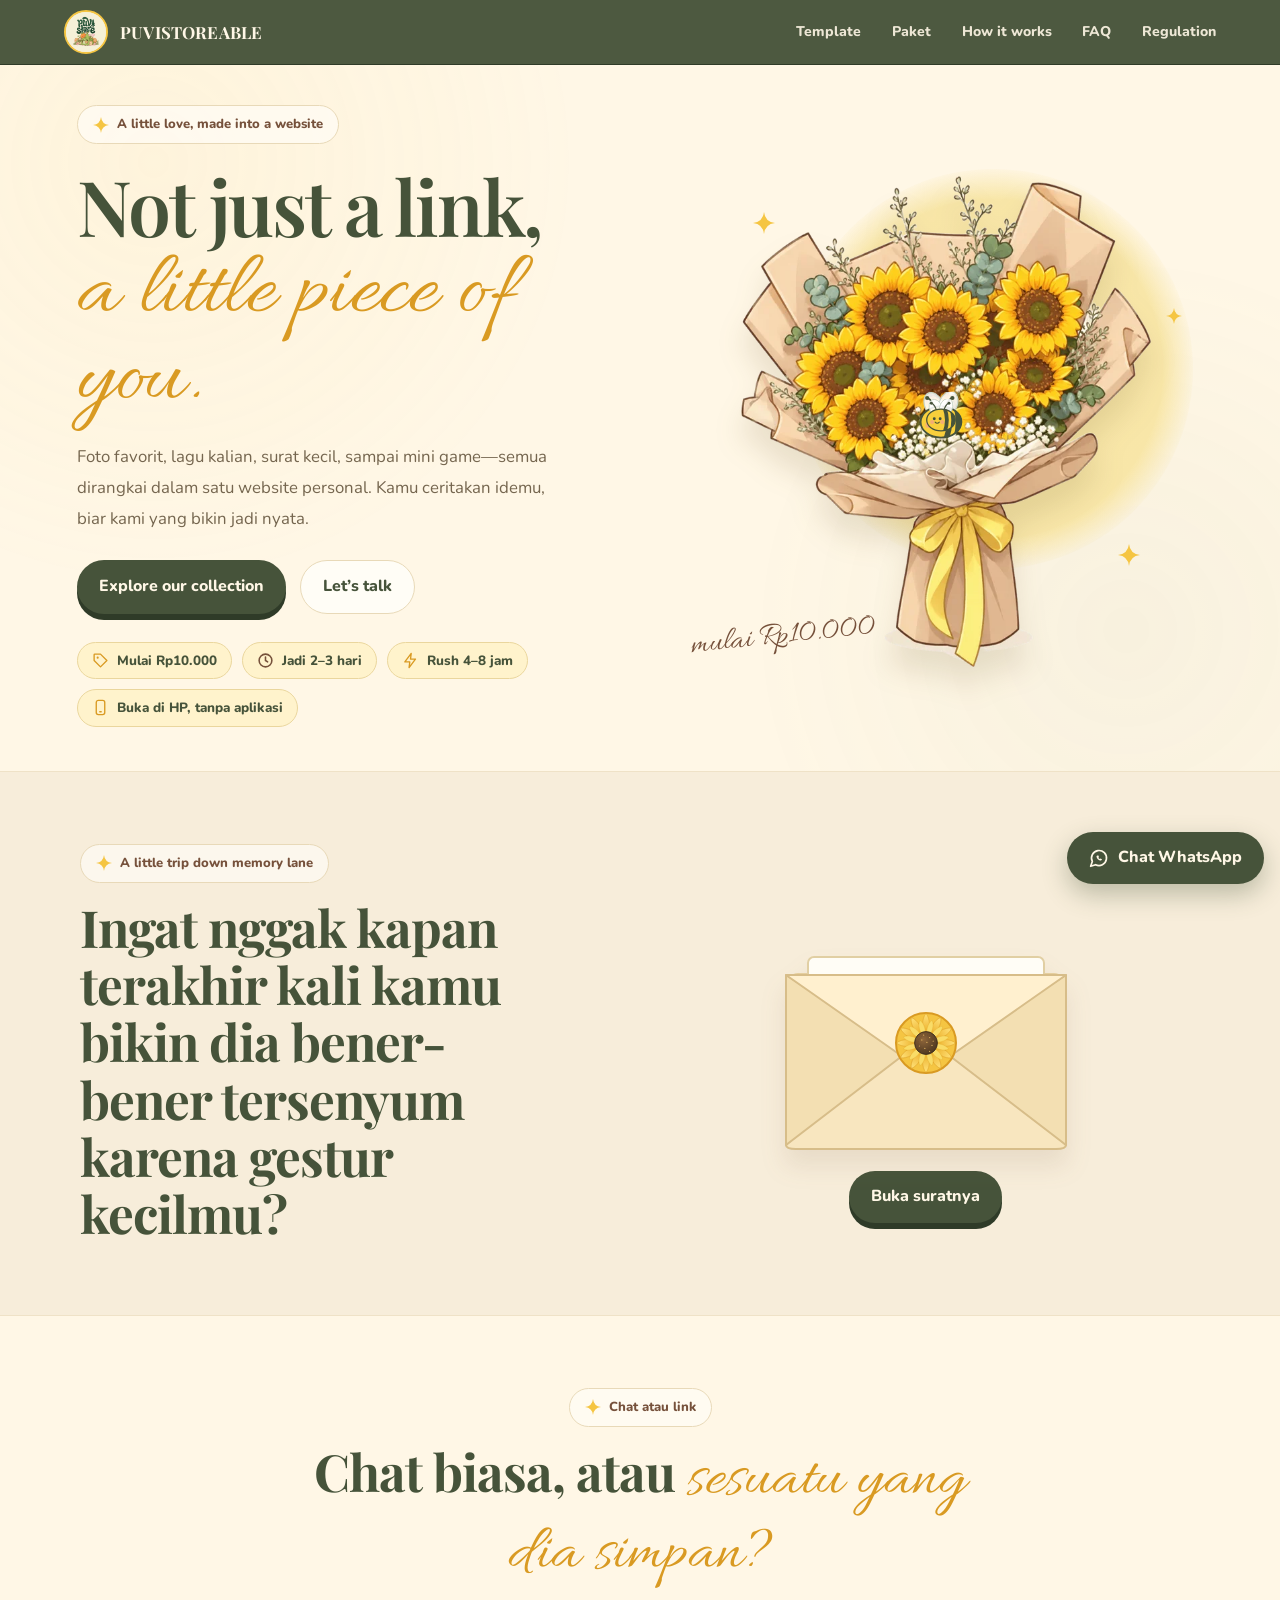
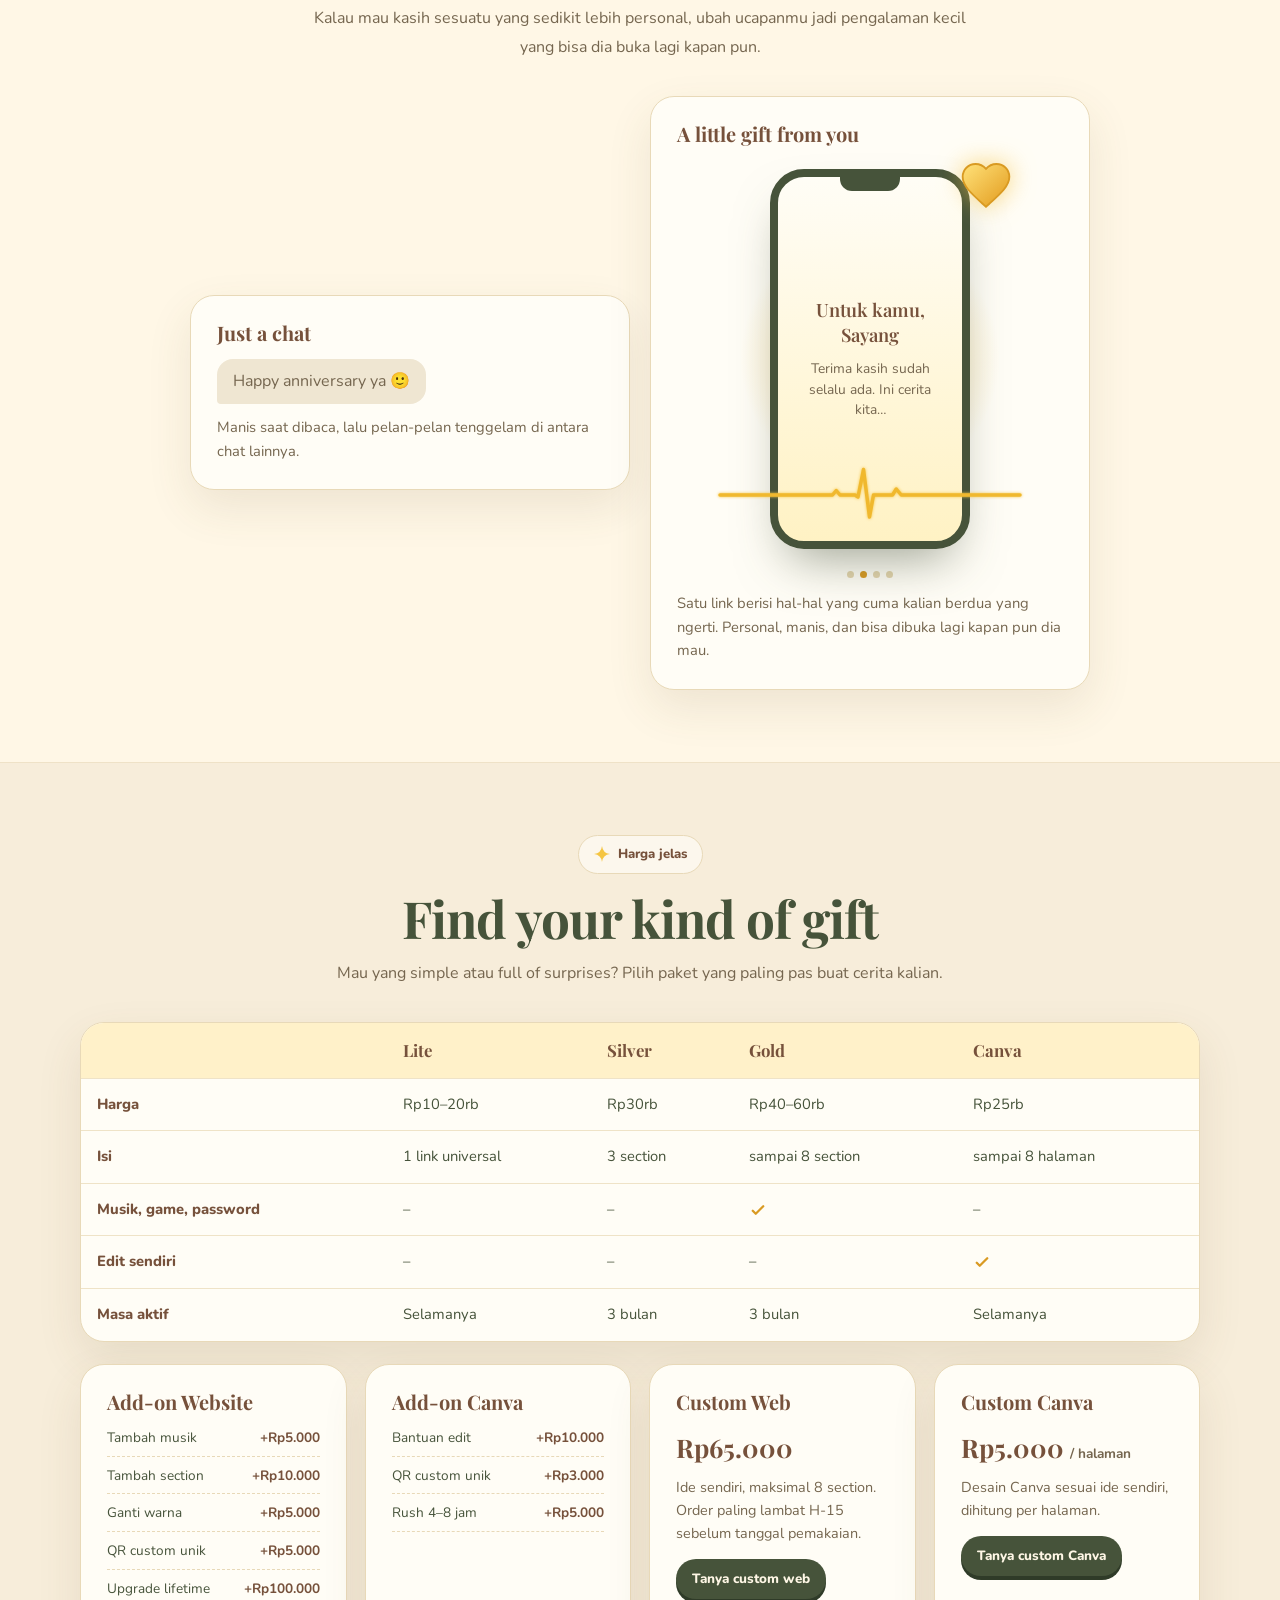
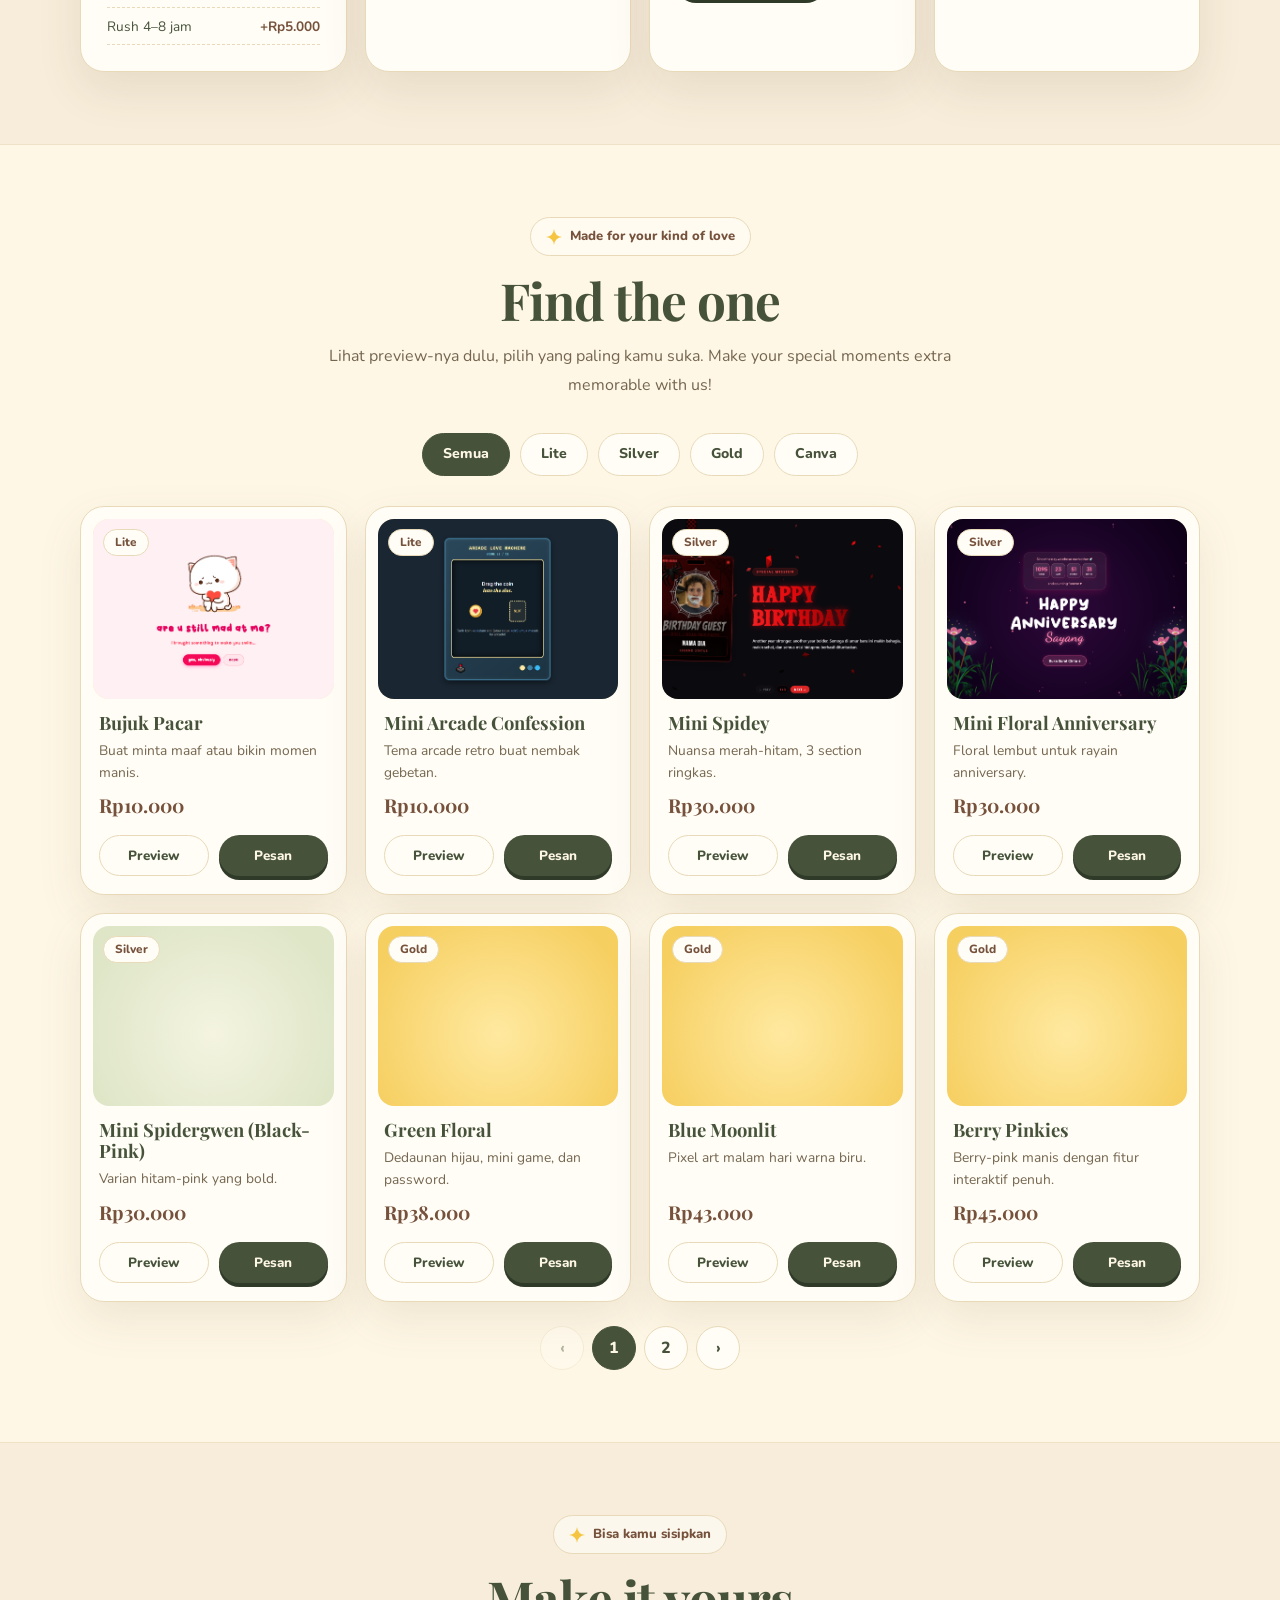
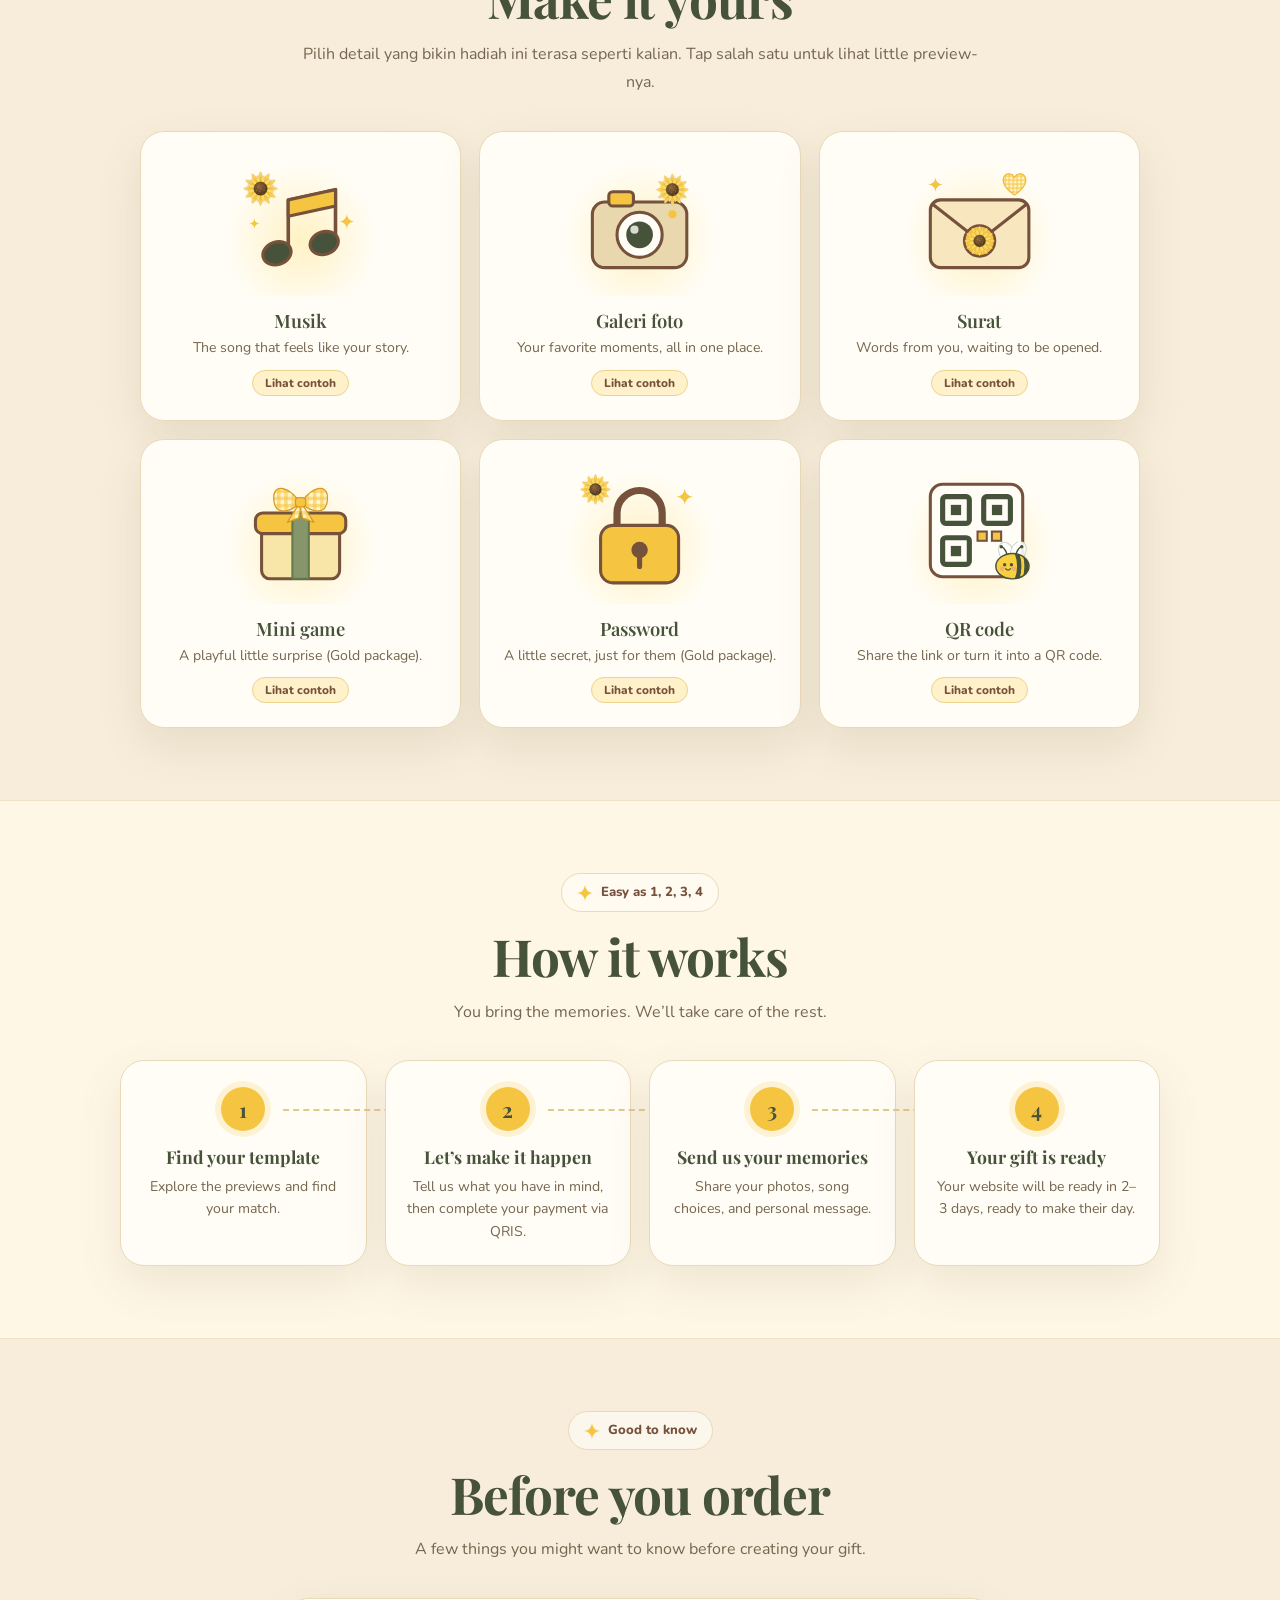
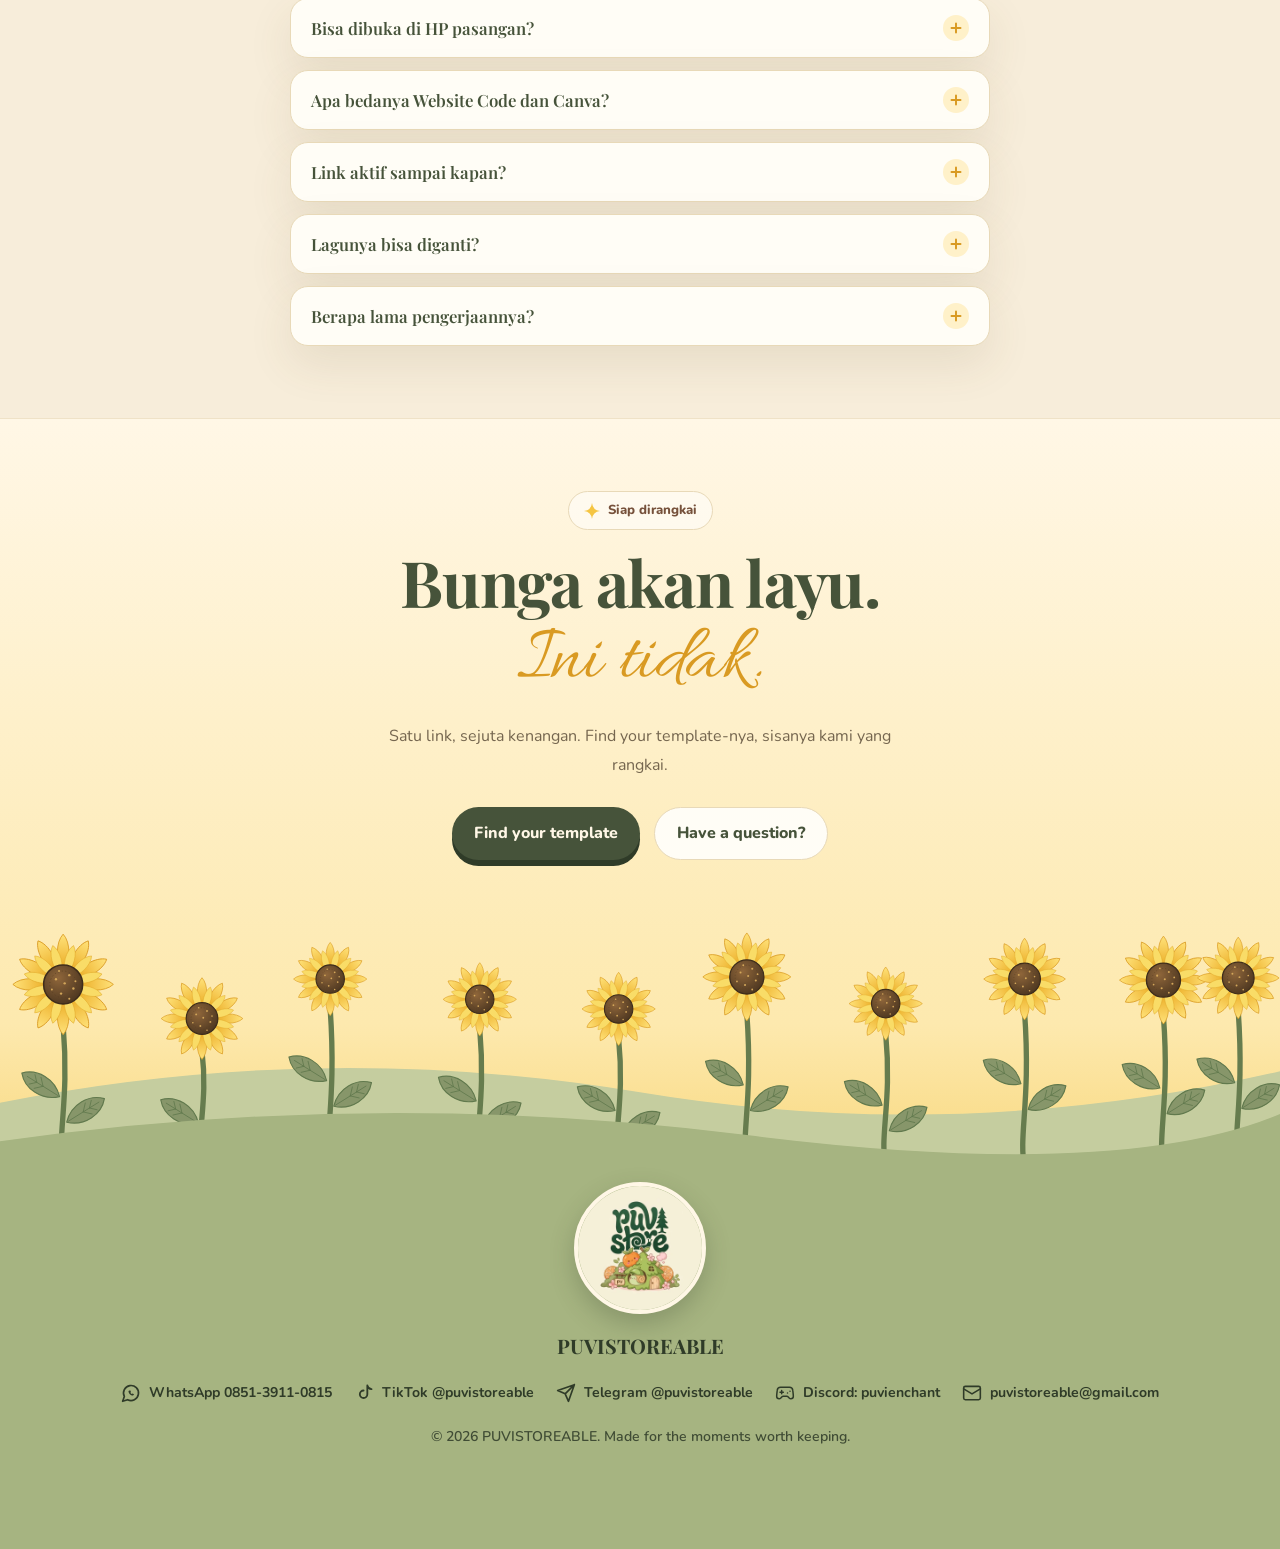
==== main_website/index.html @ 8fa6a941 "new bgt" ====
<!DOCTYPE html>
<html lang="id">

<head>
  <meta charset="UTF-8">
  <meta name="viewport" content="width=device-width,initial-scale=1">
  <title>PUVISTOREABLE – Website Romantis & Kado Digital</title>
  <meta name="description"
    content="Website romantis interaktif dan template Canva untuk anniversary, ulang tahun, dan momen spesial. Mulai Rp10.000.">
  <meta property="og:title" content="PUVISTOREABLE – Website Romantis & Kado Digital">
  <meta property="og:description"
    content="Satu link berisi foto, lagu, surat, dan mini game untuk pasanganmu. Mulai Rp10.000.">
  <meta name="theme-color" content="#46533a">
  <link rel="icon" type="image/webp"
    href="[data-uri]">
  <link rel="preconnect" href="https://fonts.googleapis.com">
  <link rel="preconnect" href="https://fonts.gstatic.com" crossorigin>
  <link
    href="https://fonts.googleapis.com/css2?family=Allura&family=Nunito:wght@400;600;700;800&family=Playfair+Display:wght@500;600;700&display=swap"
    rel="stylesheet">
  <script>document.documentElement.className = 'js'</script>
  <style>
    :root {
      --cream: #fff7e6;
      --paper: #fffdf6;
      --yellow: #f5c542;
      --honey: #d99a22;
      --sage: #87966a;
      --olive: #46533a;
      --brown: #76513b;
      --line: #e8d9b8;
      --soft: #75664f;
      --shadow: 0 18px 45px #66502a1c;
      --r: 24px
    }

    * {
      box-sizing: border-box
    }

    html {
      scroll-behavior: smooth;
      scroll-padding-top: 76px;
      overflow-x: clip
    }

    body {
      margin: 0;
      background: var(--cream);
      color: var(--olive);
      font-family: Nunito, system-ui, sans-serif;
      line-height: 1.6;
      overflow-x: clip;
      -webkit-tap-highlight-color: transparent
    }

    button,
    a {
      font: inherit;
      color: inherit
    }

    button {
      cursor: pointer
    }

    a {
      text-decoration: none
    }

    svg {
      display: block
    }

    button svg {
      pointer-events: none
    }

    h1,
    h2,
    h3,
    h4,
    p {
      margin-top: 0
    }

    h1,
    h2,
    h3,
    h4 {
      font-family: "Playfair Display", Georgia, serif;
      line-height: 1.12
    }

    ::selection {
      background: #f5d978
    }

    :focus-visible {
      outline: 3px solid var(--honey);
      outline-offset: 3px;
      border-radius: 10px
    }

    .ico {
      width: 1.15em;
      height: 1.15em;
      flex: none
    }

    .hand {
      font-family: Allura, cursive;
      font-weight: 400
    }

    body:before {
      content: "";
      position: fixed;
      inset: 0;
      pointer-events: none;
      z-index: 0;
      opacity: .35;
      background: radial-gradient(circle at 12% 18%, #f5d97844 0, transparent 32%), radial-gradient(circle at 88% 70%, #87966a2a 0, transparent 30%)
    }

    main,
    .site-nav,
    footer {
      position: relative;
      z-index: 1
    }

    /* NAV */
    .site-nav {
      position: sticky;
      top: 0;
      z-index: 30;
      display: flex;
      align-items: center;
      justify-content: space-between;
      padding: 10px clamp(18px, 5vw, 72px);
      background: #46533af5;
      backdrop-filter: blur(12px);
      border-bottom: 1px solid #2f3b28;
      color: var(--cream)
    }

    .brand {
      display: flex;
      align-items: center;
      gap: 12px;
      font-family: "Playfair Display", serif;
      font-weight: 700;
      font-size: 1.05rem;
      letter-spacing: .01em;
      color: var(--cream)
    }

    .brand img {
      width: 44px;
      height: 44px;
      border-radius: 50%;
      object-fit: cover;
      object-position: 50% 78%;
      border: 2px solid var(--yellow);
      background: #f5efd7
    }

    .nav-links {
      display: flex;
      align-items: center;
      gap: clamp(14px, 2.4vw, 32px);
      font-size: .88rem;
      font-weight: 800
    }

    .nav-links a,
    .nav-links button {
      opacity: .9;
      position: relative;
      padding: 6px 0;
      transition: .2s;
      background: none;
      border: 0;
      color: var(--cream)
    }

    .nav-links a:after {
      content: "";
      position: absolute;
      left: 0;
      right: 100%;
      bottom: 0;
      height: 2px;
      background: var(--yellow);
      transition: right .25s
    }

    .nav-links a:hover,
    .nav-links button:hover {
      opacity: 1;
      color: var(--yellow)
    }

    .nav-links a:hover:after {
      right: 0
    }

    .site-nav :focus-visible {
      outline-color: var(--yellow)
    }

    .menu-toggle {
      display: none;
      border: 1px solid #fff3;
      background: #ffffff14;
      color: var(--cream);
      border-radius: 12px;
      width: 44px;
      height: 44px;
      place-items: center
    }

    .menu-toggle svg {
      width: 22px;
      height: 22px
    }

    /* BUTTONS */
    .btn {
      display: inline-flex;
      align-items: center;
      justify-content: center;
      gap: 9px;
      border: 0;
      border-radius: 999px;
      padding: 13px 22px;
      font-weight: 800;
      transition: transform .2s, box-shadow .2s, background .2s;
      min-height: 46px;
      cursor: pointer
    }

    .btn:hover {
      transform: translateY(-2px)
    }

    .btn:active {
      transform: translateY(2px)
    }

    .btn-primary {
      background: var(--olive);
      color: var(--cream);
      box-shadow: 0 6px 0 #2f3b28
    }

    .btn-primary:hover {
      background: #3a4830;
      box-shadow: 0 8px 0 #2f3b28
    }

    .btn-primary:active {
      box-shadow: 0 2px 0 #2f3b28
    }

    .btn-secondary {
      background: var(--paper);
      border: 1px solid var(--line);
      color: var(--olive)
    }

    .btn-secondary:hover {
      background: #fff1c9;
      border-color: var(--yellow)
    }

    .btn.sm {
      padding: 9px 16px;
      font-size: .84rem;
      min-height: 40px
    }

    .btn-primary.sm {
      box-shadow: 0 4px 0 #2f3b28
    }

    .btn-primary.sm:hover {
      box-shadow: 0 6px 0 #2f3b28
    }

    .btn-primary.sm:active {
      box-shadow: 0 1px 0 #2f3b28
    }

    /* HERO */
    .hero {
      min-height: calc(84vh - 64px);
      display: grid;
      grid-template-columns: 1.05fr .95fr;
      align-items: center;
      gap: 24px;
      max-width: 1280px;
      margin: auto;
      padding: 40px clamp(22px, 6vw, 90px) 44px;
      position: relative
    }

    .petal-layer {
      position: absolute;
      inset: 0;
      pointer-events: none;
      overflow: hidden
    }

    .petal {
      position: absolute;
      top: -30px;
      width: 14px;
      height: 24px;
      opacity: 0;
      animation: fall linear infinite
    }

    @keyframes fall {
      0% {
        transform: translate(0, 0) rotate(0);
        opacity: 0
      }

      10% {
        opacity: .75
      }

      90% {
        opacity: .6
      }

      100% {
        transform: translate(var(--dx), var(--dy)) rotate(var(--rot));
        opacity: 0
      }
    }

    .eyebrow {
      display: inline-flex;
      align-items: center;
      gap: 8px;
      border: 1px solid var(--line);
      border-radius: 999px;
      padding: 8px 15px;
      background: #fffdf6b0;
      color: var(--brown);
      font-size: .82rem;
      font-weight: 800
    }

    .eyebrow svg {
      width: 16px;
      height: 16px
    }

    h1 {
      font-size: clamp(2.6rem, 6vw, 5rem);
      line-height: 1.04;
      letter-spacing: -.03em;
      margin: 22px 0 16px;
      font-weight: 600
    }

    h1 .hand {
      display: block;
      color: var(--honey);
      letter-spacing: 0;
      font-size: 1.2em;
      line-height: .95;
      margin-top: 4px
    }

    .hero-copy>p {
      max-width: 470px;
      line-height: 1.85;
      color: var(--soft);
      font-size: 1.05rem
    }

    .actions {
      display: flex;
      gap: 14px;
      flex-wrap: wrap;
      margin-top: 26px
    }

    .facts {
      display: flex;
      gap: 10px;
      flex-wrap: wrap;
      margin: 28px 0 0;
      padding: 0;
      list-style: none
    }

    .facts li {
      display: inline-flex;
      align-items: center;
      gap: 8px;
      background: #fff3cc;
      border: 1px solid #ead69d;
      border-radius: 999px;
      padding: 7px 14px;
      font-size: .84rem;
      font-weight: 800
    }

    .facts svg {
      width: 17px;
      height: 17px;
      color: var(--honey)
    }

    .hero-art {
      position: relative;
      display: grid;
      place-items: center;
      min-height: 500px
    }

    .sun-disc {
      position: absolute;
      width: min(34vw, 400px);
      aspect-ratio: 1;
      border-radius: 50%;
      background: radial-gradient(circle, #fbe9a8 0, #f8e6a8 60%, #f8e6a800 72%);
      top: 4%;
      right: 2%
    }

    .bouquet {
      position: relative;
      z-index: 2;
      width: min(100%, 430px);
      height: auto;
      animation: floaty 6s ease-in-out infinite;
      filter: drop-shadow(0 22px 14px #6c562324)
    }

    .hero-note {
      position: absolute;
      z-index: 3;
      left: 2%;
      bottom: 6%;
      font-size: 2rem;
      color: var(--brown);
      transform: rotate(-6deg);
      line-height: 1
    }

    .spark {
      position: absolute;
      z-index: 3;
      width: 22px;
      height: 22px;
      animation: twinkle 3s ease-in-out infinite
    }

    .spark.s1 {
      top: 12%;
      left: 14%
    }

    .spark.s2 {
      top: 30%;
      right: 4%;
      width: 16px;
      height: 16px;
      animation-delay: -1s
    }

    .spark.s3 {
      bottom: 22%;
      right: 12%;
      animation-delay: -2s
    }

    @keyframes twinkle {

      0%,
      100% {
        transform: scale(.7) rotate(0);
        opacity: .6
      }

      50% {
        transform: scale(1.15) rotate(20deg);
        opacity: 1
      }
    }

    .fly-bee {
      position: absolute;
      z-index: 4;
      width: 60px;
      animation: fly 11s ease-in-out infinite
    }

    .fly-bee.b2 {
      width: 42px;
      animation-duration: 15s;
      animation-delay: -6s
    }

    .fly-bee svg {
      animation: bob .35s ease-in-out infinite alternate
    }

    @keyframes fly {
      0% {
        left: 2%;
        top: 18%;
        transform: rotate(-6deg)
      }

      25% {
        left: 34%;
        top: 4%;
        transform: rotate(6deg)
      }

      50% {
        left: 70%;
        top: 20%;
        transform: rotate(-4deg)
      }

      75% {
        left: 44%;
        top: 46%;
        transform: rotate(8deg)
      }

      100% {
        left: 2%;
        top: 18%;
        transform: rotate(-6deg)
      }
    }

    @keyframes bob {
      from {
        translate: 0 -2px
      }

      to {
        translate: 0 3px
      }
    }

    @keyframes floaty {

      0%,
      100% {
        transform: translateY(0) rotate(-.6deg)
      }

      50% {
        transform: translateY(-9px) rotate(.8deg)
      }
    }

    /* SECTIONS */
    section {
      padding: 72px clamp(20px, 6vw, 90px);
      position: relative
    }

    .inner {
      max-width: 1120px;
      margin: auto
    }

    .heading {
      text-align: center;
      max-width: 680px;
      margin: 0 auto 34px
    }

    h2 {
      font-size: clamp(2rem, 4vw, 3.3rem);
      margin: 0 0 12px;
      letter-spacing: -.02em
    }

    h2 .hand {
      color: var(--honey);
      font-size: 1.25em;
      letter-spacing: 0
    }

    .heading p {
      color: var(--soft);
      line-height: 1.8;
      margin: 0
    }

    .alt {
      background: #f7edda;
      border-block: 1px solid #efe2c7
    }

    .js .rv .rvi {
      opacity: 0;
      transform: translate(var(--x, 0), var(--y, 46px)) scale(.95);
      transition: opacity .6s cubic-bezier(.22, 1, .36, 1), transform .95s cubic-bezier(.22, 1, .36, 1);
      transition-delay: calc(var(--i, 0)*85ms)
    }

    .js .rv.in .rvi {
      opacity: 1;
      transform: none
    }

    .rv.in .fg .art {
      animation: artPop .95s cubic-bezier(.34, 1.56, .64, 1) backwards;
      animation-delay: calc(var(--i, 0)*90ms + 380ms)
    }

    @keyframes artPop {
      0% {
        opacity: 0;
        scale: .2
      }

      55% {
        opacity: 1;
        scale: 1.16
      }

      76% {
        scale: .92
      }

      100% {
        scale: 1
      }
    }

    @keyframes cardIn {
      from {
        opacity: 0;
        transform: translateY(34px) scale(.9)
      }

      to {
        opacity: 1;
        transform: none
      }
    }

    @keyframes heroIn {
      from {
        opacity: 0;
        transform: translateY(34px)
      }

      to {
        opacity: 1;
        transform: none
      }
    }

    .js .hero-copy>* {
      animation: heroIn .9s cubic-bezier(.22, 1, .36, 1) backwards;
      animation-delay: calc(var(--h, 0)*110ms)
    }

    .js .hero-art {
      animation: heroIn 1s cubic-bezier(.22, 1, .36, 1) .25s backwards
    }

    /* STORY */
    .story {
      display: grid;
      grid-template-columns: 1fr 1.1fr;
      gap: clamp(32px, 6vw, 72px);
      align-items: center
    }

    .story h2 {
      max-width: 15ch
    }

    .paper {
      position: relative;
      max-width: 560px;
      background: #fffdf6;
      border: 1px solid var(--line);
      border-radius: 10px;
      padding: clamp(26px, 5vw, 44px);
      box-shadow: var(--shadow);
      background-image: repeating-linear-gradient(transparent 0 33px, #efe3c740 33px 34px);
      transform: rotate(-.8deg)
    }

    .paper:before {
      content: "";
      position: absolute;
      inset: 9px;
      border: 1px dashed #e6d2a9;
      pointer-events: none
    }

    .paper p {
      position: relative;
      line-height: 2.1;
      color: #6b5b43;
      margin: 0 0 14px
    }

    .paper p:last-of-type {
      margin-bottom: 0
    }

    /* VERSUS */
    .vs {
      display: grid;
      grid-template-columns: 1fr 1fr;
      gap: 20px;
      max-width: 900px;
      margin: auto
    }

    .box {
      background: var(--paper);
      border: 1px solid var(--line);
      border-radius: var(--r);
      padding: 26px;
      box-shadow: var(--shadow)
    }

    .box h3 {
      font-size: 1.25rem;
      margin-bottom: 14px;
      color: var(--brown)
    }

    .bub {
      display: inline-block;
      background: #efe6d2;
      border-radius: 16px 16px 16px 4px;
      padding: 10px 16px;
      color: var(--soft);
      margin-bottom: 12px
    }

    .box .note {
      color: var(--soft);
      font-size: .92rem;
      margin: 0
    }

    .mini {
      border-radius: 18px;
      padding: 20px;
      background: linear-gradient(160deg, #fff2c4, #fde9ae);
      border: 1px solid #ecd48c;
      text-align: center;
      margin-bottom: 12px
    }

    .mini svg {
      width: 54px;
      height: 54px;
      margin: 0 auto 6px
    }

    .mini b {
      font-family: "Playfair Display", serif;
      font-size: 1.15rem;
      display: block;
      color: var(--brown)
    }

    .mini span {
      font-size: .86rem;
      color: var(--soft)
    }

    /* PACKAGES */
    .tb {
      overflow-x: auto;
      max-width: 960px;
      margin: 0 auto;
      background: var(--paper);
      border: 1px solid var(--line);
      border-radius: var(--r);
      box-shadow: var(--shadow)
    }

    table {
      width: 100%;
      border-collapse: collapse;
      font-size: .92rem;
      min-width: 600px
    }

    th,
    td {
      padding: 14px 16px;
      border-bottom: 1px solid #efe3c7;
      text-align: left
    }

    tr:last-child td {
      border-bottom: 0
    }

    thead th {
      background: #fff1c9;
      font-family: "Playfair Display", serif;
      font-size: 1.05rem;
      color: var(--brown)
    }

    tbody td:first-child {
      font-weight: 800;
      color: var(--brown)
    }

    td svg {
      width: 18px;
      height: 18px;
      color: var(--honey)
    }

    .ab3 {
      display: grid;
      grid-template-columns: repeat(2, 1fr);
      gap: 18px;
      max-width: 960px;
      margin: 22px auto 0
    }

    .ab ul {
      list-style: none;
      padding: 0;
      margin: 0;
      display: grid;
      gap: 8px;
      font-size: .9rem
    }

    .ab li {
      display: flex;
      justify-content: space-between;
      gap: 10px;
      border-bottom: 1px dashed var(--line);
      padding-bottom: 7px
    }

    .ab li b {
      color: var(--brown);
      white-space: nowrap
    }

    .price {
      font-family: "Playfair Display", serif;
      font-weight: 700;
      font-size: 1.3rem;
      color: var(--brown)
    }

    .ab p {
      color: var(--soft);
      font-size: .9rem;
      margin: 8px 0 0
    }

    .ab .price {
      font-size: 1.6rem;
      color: var(--brown);
      margin: 2px 0 0
    }

    .price small {
      font: 700 .85rem Nunito, sans-serif;
      color: var(--soft)
    }

    .ab .btn {
      margin-top: 14px
    }

    /* TEMPLATES */
    .chips {
      display: flex;
      gap: 10px;
      flex-wrap: wrap;
      justify-content: center;
      margin: 0 0 30px
    }

    .chip {
      padding: 9px 20px;
      border-radius: 999px;
      border: 1px solid var(--line);
      background: var(--paper);
      color: var(--olive);
      font-weight: 800;
      font-size: .88rem;
      transition: .2s
    }

    .chip:hover {
      border-color: var(--yellow);
      background: #fff1c9
    }

    .chip.on {
      background: var(--olive);
      border-color: var(--olive);
      color: var(--cream)
    }

    .grid {
      display: grid;
      grid-template-columns: repeat(auto-fill, minmax(230px, 1fr));
      gap: 18px
    }

    .card {
      background: var(--paper);
      border: 1px solid var(--line);
      border-radius: var(--r);
      padding: 12px 12px 18px;
      box-shadow: var(--shadow);
      display: flex;
      flex-direction: column;
      transition: transform .3s, border-color .3s
    }

    .card:hover {
      transform: translateY(-5px) rotate(-.5deg);
      border-color: var(--yellow)
    }

    .th {
      position: relative;
      aspect-ratio: 4/3;
      border-radius: 16px;
      display: grid;
      place-items: center;
      font-size: 3.2rem;
      overflow: hidden;
      background: radial-gradient(circle at 50% 60%, #fff2c4, #fde9ae 80%)
    }

    .th img {
      position: absolute;
      inset: 0;
      width: 100%;
      height: 100%;
      object-fit: cover
    }

    .th .petal-deco {
      position: absolute;
      right: -18px;
      bottom: -18px;
      width: 72px;
      height: 72px;
      opacity: .5
    }

    .th[data-k=silver] {
      background: radial-gradient(circle at 50% 60%, #f4f4e0, #dfe6c8 80%)
    }

    .th[data-k=gold] {
      background: radial-gradient(circle at 50% 60%, #ffe9a0, #f6cf61 85%)
    }

    .th[data-k=canva] {
      background: radial-gradient(circle at 50% 60%, #fbeedc, #efd8bb 85%)
    }

    .bd {
      position: absolute;
      top: 10px;
      left: 10px;
      z-index: 2;
      font-size: .74rem;
      font-weight: 800;
      background: var(--paper);
      border: 1px solid var(--line);
      padding: 3px 11px;
      border-radius: 999px;
      color: var(--brown)
    }

    .cb {
      padding: 14px 6px 0;
      display: flex;
      flex-direction: column;
      gap: 6px;
      flex: 1
    }

    .cb h3 {
      font-size: 1.15rem;
      margin: 0
    }

    .cb p {
      font-size: .86rem;
      color: var(--soft);
      margin: 0;
      flex: 1;
      line-height: 1.6
    }

    .pr {
      font-family: "Playfair Display", serif;
      font-weight: 700;
      color: var(--brown);
      font-size: 1.2rem
    }

    .row {
      display: flex;
      gap: 10px;
      margin-top: 8px;
      flex-wrap: wrap
    }

    .row .btn {
      flex: 1
    }

    /* FEATURES */
    .fg {
      display: grid;
      grid-template-columns: repeat(3, 1fr);
      gap: 18px;
      max-width: 1000px;
      margin: auto
    }

    .fg>div {
      background: var(--paper);
      border: 1px solid var(--line);
      border-radius: var(--r);
      padding: 0;
      text-align: center;
      box-shadow: var(--shadow)
    }

    .ic {
      width: 60px;
      height: 60px;
      margin: 0 auto 12px;
      border-radius: 50%;
      display: grid;
      place-items: center;
      background: radial-gradient(circle at 50% 60%, #fff2c4, #fde9ae);
      border: 1px solid #ecd48c;
      color: var(--brown)
    }

    .ic svg {
      width: 28px;
      height: 28px
    }

    .fg h3 {
      font-size: 1.15rem;
      margin-bottom: 4px
    }

    .fg span {
      font-size: .88rem;
      color: var(--soft);
      line-height: 1.6;
      display: block
    }

    /* TESTIMONIALS */
    .tr {
      display: flex;
      gap: 14px;
      overflow-x: auto;
      scroll-snap-type: x mandatory;
      padding: 6px 0 10px
    }

    .tr>* {
      flex: 0 0 220px;
      height: 330px;
      scroll-snap-align: start;
      border-radius: 18px;
      object-fit: cover
    }

    .tr .ph0 {
      border: 1px dashed var(--honey);
      display: grid;
      place-items: center;
      text-align: center;
      padding: 20px;
      font-size: .84rem;
      color: var(--soft);
      background: var(--paper)
    }

    /* STEPS */
    .st {
      display: grid;
      grid-template-columns: repeat(4, 1fr);
      gap: 18px;
      max-width: 1040px;
      margin: auto;
      counter-reset: s
    }

    .st>div {
      position: relative;
      counter-increment: s;
      background: var(--paper);
      border: 1px solid var(--line);
      border-radius: var(--r);
      padding: 26px 20px 22px;
      text-align: center;
      box-shadow: var(--shadow)
    }

    .st>div:before {
      content: counter(s);
      display: grid;
      place-items: center;
      width: 44px;
      height: 44px;
      margin: 0 auto 12px;
      border-radius: 50%;
      background: var(--yellow);
      color: var(--olive);
      font: 700 1.3rem "Playfair Display", serif;
      box-shadow: 0 0 0 6px #f5c54230
    }

    .st>div:not(:last-child):after {
      content: "";
      position: absolute;
      top: 48px;
      left: calc(50% + 40px);
      width: calc(100% - 44px + 18px);
      border-top: 2px dashed #e0c98e
    }

    .st strong {
      display: block;
      font-family: "Playfair Display", serif;
      font-size: 1.1rem;
      margin-bottom: 4px
    }

    .st span {
      font-size: .88rem;
      color: var(--soft);
      line-height: 1.6;
      display: block
    }

    /* FAQ */
    .faq {
      max-width: 700px;
      margin: auto;
      display: grid;
      gap: 12px
    }

    details {
      background: var(--paper);
      border: 1px solid var(--line);
      border-radius: 18px;
      box-shadow: var(--shadow);
      transition: border-color .2s
    }

    details[open] {
      border-color: var(--yellow)
    }

    summary {
      cursor: pointer;
      padding: 16px 20px;
      font: 600 1.05rem "Playfair Display", serif;
      list-style: none;
      display: flex;
      justify-content: space-between;
      align-items: center;
      gap: 12px
    }

    summary::-webkit-details-marker {
      display: none
    }

    summary:after {
      content: "";
      flex: none;
      width: 26px;
      height: 26px;
      border-radius: 50%;
      background: #fff1c9 url("data:image/svg+xml,%3Csvg xmlns='http://www.w3.org/2000/svg' viewBox='0 0 24 24'%3E%3Cpath d='M12 6v12M6 12h12' stroke='%23d99a22' stroke-width='2.6' stroke-linecap='round'/%3E%3C/svg%3E") center/18px no-repeat;
      transition: transform .25s
    }

    details[open] summary:after {
      transform: rotate(45deg)
    }

    details p {
      padding: 0 20px 18px;
      margin: 0;
      color: var(--soft);
      line-height: 1.75;
      font-size: .95rem
    }

    /* FINALE */
    .final {
      text-align: center;
      overflow: hidden;
      padding-bottom: 0;
      background: linear-gradient(#fff7e6, #fde9ae 80%, #f8d77c)
    }

    .final h2 {
      max-width: 760px;
      margin: 0 auto 14px;
      font-size: clamp(2.2rem, 5vw, 4rem)
    }

    .final h2 .hand {
      display: block;
      font-size: 1.25em
    }

    .final p.lead {
      max-width: 520px;
      margin: 0 auto;
      color: var(--soft);
      line-height: 1.85
    }

    .final .actions {
      justify-content: center
    }

    .field-svg {
      display: block;
      width: 100vw;
      max-width: none;
      margin: 40px 0 -2px 50%;
      transform: translateX(-50%);
      height: clamp(150px, 21.7vw, 420px)
    }

    /* FOOTER */
    footer {
      background: #a6b481;
      color: #2f3b28;
      text-align: center;
      padding: 10px 20px 100px;
      font-size: .88rem;
      font-weight: 700
    }

    .f-logo {
      width: 132px;
      height: 132px;
      border-radius: 50%;
      object-fit: cover;
      margin: -4px auto 8px;
      border: 4px solid var(--cream);
      box-shadow: 0 10px 24px #2f3b2840;
      background: #f5efd7
    }

    .fb {
      font-family: "Playfair Display", serif;
      font-size: 1.25rem;
      font-weight: 700;
      margin: 0 0 14px
    }

    .fl {
      display: flex;
      flex-wrap: wrap;
      gap: 10px 22px;
      justify-content: center;
      margin-bottom: 16px
    }

    .fl a,
    .fl span {
      display: inline-flex;
      align-items: center;
      gap: 8px;
      padding: 6px 0
    }

    .fl svg {
      width: 20px;
      height: 20px
    }

    .fl a:hover {
      text-decoration: underline;
      text-underline-offset: 4px
    }

    footer p.copy {
      margin: 0;
      opacity: .85;
      font-weight: 600
    }

    .wa svg {
      width: 20px;
      height: 20px
    }

    .wa {
      position: fixed;
      right: 16px;
      bottom: 16px;
      z-index: 40;
      box-shadow: 0 10px 26px #46533a55
    }

    /* MODALS */
    .md {
      position: fixed;
      inset: 0;
      z-index: 90;
      display: none;
      place-items: center;
      padding: 18px;
      background: #46533a88;
      backdrop-filter: blur(5px)
    }

    .md.on {
      display: grid;
      animation: fadeIn .25s
    }

    .pn {
      position: relative;
      width: min(560px, 100%);
      max-height: 88vh;
      overflow: auto;
      background: var(--paper);
      border: 1px solid var(--line);
      border-radius: 28px;
      padding: clamp(24px, 5vw, 38px);
      box-shadow: 0 30px 70px #3c2f1a40;
      animation: fadeUp .35s ease;
      font-size: .94rem
    }

    .pn h3 {
      font-size: 1.7rem;
      color: var(--brown);
      margin-bottom: 12px
    }

    .pn h4 {
      font-size: 1.05rem;
      margin: 18px 0 6px;
      color: var(--brown)
    }

    .pn p {
      line-height: 1.75;
      color: var(--soft);
      margin: 10px 0 0
    }

    .pn>.btn-secondary {
      width: 100%
    }

    .pn .btn-primary {
      margin-top: 16px;
      width: 100%
    }

    .mb {
      display: grid;
      grid-template-columns: repeat(auto-fit, minmax(130px, 1fr));
      gap: 10px;
      margin: 14px 0
    }

    .mb div {
      height: 110px;
      border-radius: 14px;
      display: grid;
      place-items: center;
      font-size: 2rem;
      overflow: hidden
    }

    .mb img {
      width: 100%;
      height: 100%;
      object-fit: cover
    }

    .bf {
      list-style: none;
      padding: 0;
      display: grid;
      gap: 7px;
      margin: 8px 0
    }

    .bf li {
      display: flex;
      gap: 10px;
      align-items: flex-start;
      color: var(--soft);
      line-height: 1.55
    }

    .bf svg {
      width: 18px;
      height: 18px;
      color: var(--honey);
      margin-top: 3px
    }

    .ad label {
      display: flex;
      justify-content: space-between;
      gap: 10px;
      padding: 10px 0;
      border-bottom: 1px dashed var(--line);
      cursor: pointer;
      color: var(--soft)
    }

    .ad input {
      accent-color: var(--honey);
      width: 17px;
      height: 17px;
      vertical-align: -3px;
      margin-right: 6px
    }

    .tot {
      display: flex;
      justify-content: space-between;
      align-items: center;
      margin-top: 14px;
      font-size: 1.1rem
    }

    .tot b {
      font-family: "Playfair Display", serif;
      color: var(--brown);
      font-size: 1.4rem
    }

    .pn .row .btn {
      margin-top: 0;
      width: auto
    }

    @keyframes fadeUp {
      from {
        opacity: 0;
        transform: translateY(14px)
      }

      to {
        opacity: 1;
        transform: none
      }
    }

    @keyframes fadeIn {
      from {
        opacity: 0
      }

      to {
        opacity: 1
      }
    }

    /* eyebrow in headings */
    .heading .eyebrow,
    .story-head .eyebrow,
    .final .eyebrow {
      margin-bottom: 16px
    }

    .story-head h2 {
      margin-bottom: 0
    }

    /* FEATURE ART (sunflower card style) */
    .fg .art {
      width: 100%;
      max-width: 140px;
      aspect-ratio: 1;
      margin: 0 auto 12px;
      border-radius: 20px;
      background: radial-gradient(circle at 50% 60%, #fff2c4, #fffdf6 70%);
      display: grid;
      place-items: center
    }

    .fg .art svg {
      width: 88%;
      height: 88%
    }

    /* ENVELOPE + LETTER */
    .letter-col {
      text-align: center;
      width: 100%;
      max-width: 600px;
      margin-inline: auto
    }

    .env-btn {
      border: 0;
      background: transparent;
      display: block;
      margin: 0 auto 18px;
      width: min(320px, 76vw);
      padding: 0;
      transition: transform .3s
    }

    .env-btn:hover {
      transform: translateY(-5px) rotate(-1deg)
    }

    .env-btn svg {
      width: 100%;
      overflow: visible;
      filter: drop-shadow(0 16px 12px #76513b1c)
    }

    .env-btn .fc,
    .env-btn .seal {
      transition: transform .6s ease, opacity .5s
    }

    .env-btn .fc {
      transform-origin: 160px 62px
    }

    .env-btn .fo {
      opacity: 0;
      transition: opacity .4s .25s
    }

    .env-btn .pk {
      transition: transform .8s ease .3s
    }

    .env-btn.open .fc {
      transform: scaleY(0)
    }

    .env-btn.open .seal {
      opacity: 0;
      transform: scale(.4)
    }

    .env-btn.open .fo {
      opacity: 1
    }

    .env-btn.open .pk {
      transform: translateY(-46px)
    }

    .btn[disabled] {
      opacity: .65;
      pointer-events: none
    }

    .paper {
      display: none;
      max-width: none;
      margin: 26px auto 0;
      transform: none;
      text-align: left
    }

    .paper.open {
      display: block;
      animation: fadeUp .7s ease
    }

    .paper h3 {
      font-family: Allura, cursive;
      font-weight: 400;
      font-size: 2.3rem;
      color: var(--brown);
      margin: 0 0 6px;
      position: relative
    }

    .paper .sig {
      font-weight: bold;
      font-family: cursive;
      font-size: 1.2rem;
      color: var(--honey);
      line-height: 1.3;
      margin: 10px 0 0
    }

    .paper .bow-end {
      width: 84px;
      height: 56px;
      margin: 6px 0 0 auto
    }

    .caret:after {
      content: "";
      display: inline-block;
      width: 2px;
      height: 1.1em;
      background: var(--honey);
      margin-left: 2px;
      vertical-align: -.2em;
      animation: blink .8s steps(1) infinite
    }

    @keyframes blink {
      50% {
        opacity: 0
      }
    }

    .skip-hint {
      font-size: .78rem;
      color: var(--soft);
      margin: 12px 0 0
    }

    /* PHONE + HEARTBEAT */
    .vs {
      align-items: center
    }

    .stage {
      position: relative;
      max-width: 300px;
      margin: 6px auto 12px;
      padding: 10px 0
    }

    .glow {
      position: absolute;
      left: 50%;
      top: 50%;
      width: 360px;
      max-width: 100vw;
      height: 360px;
      margin: -180px 0 0 -180px;
      background: radial-gradient(closest-side, #f5c54255, #f5c54222 55%, transparent 72%);
      pointer-events: none
    }

    .rg {
      position: absolute;
      left: 50%;
      top: 50%;
      width: 220px;
      height: 220px;
      margin: -110px 0 0 -110px;
      border-radius: 50%;
      border: 1px solid #d99a2299;
      opacity: 0;
      animation: rg 2.6s infinite
    }

    .rg:nth-of-type(2) {
      animation-delay: .2s
    }

    .rg:nth-of-type(3) {
      animation-delay: .4s
    }

    @keyframes rg {

      0%,
      34% {
        transform: scale(.5);
        opacity: 0
      }

      36% {
        opacity: .6
      }

      90%,
      100% {
        transform: scale(1.35);
        opacity: 0
      }
    }

    .phone {
      position: relative;
      z-index: 1;
      width: 200px;
      height: 380px;
      border: 8px solid var(--olive);
      border-radius: 34px;
      background: linear-gradient(#fffdf6, #fff2c4);
      margin: auto;
      overflow: hidden;
      box-shadow: 0 26px 50px -18px #46533a88
    }

    .phone:before {
      content: "";
      position: absolute;
      top: 0;
      left: 50%;
      width: 60px;
      height: 14px;
      margin-left: -30px;
      background: var(--olive);
      border-radius: 0 0 12px 12px;
      z-index: 2
    }

    .sc {
      position: absolute;
      inset: 0;
      display: flex;
      flex-direction: column;
      align-items: center;
      justify-content: center;
      gap: 12px;
      padding: 24px 18px;
      text-align: center;
      opacity: 0;
      transition: opacity .6s;
      font-size: .9rem
    }

    .sc.on {
      opacity: 1
    }

    .sc b {
      font: 600 1.15rem "Playfair Display", serif;
      color: var(--brown)
    }

    .sc span {
      color: var(--soft);
      font-size: .86rem;
      line-height: 1.5
    }

    .sc .h {
      width: 64px;
      height: 58px;
      animation: bt 1.1s infinite
    }

    @keyframes bt {
      50% {
        transform: scale(1.15)
      }
    }

    .g {
      display: grid;
      grid-template-columns: 1fr 1fr;
      gap: 6px;
      width: 100%
    }

    .g i {
      aspect-ratio: 1;
      border-radius: 10px;
      background: linear-gradient(135deg, #ffe27a, #d99a22)
    }

    .g i:nth-child(2) {
      background: linear-gradient(135deg, #c9d6a4, #87966a)
    }

    .g i:nth-child(3) {
      background: linear-gradient(135deg, #fff2c4, #f0b82e)
    }

    .g i:nth-child(4) {
      background: linear-gradient(135deg, #e5cf9f, #76513b)
    }

    .eq {
      display: flex;
      gap: 5px;
      align-items: flex-end;
      height: 56px
    }

    .eq u {
      width: 7px;
      height: 30%;
      background: var(--honey);
      border-radius: 4px;
      animation: eq 1s infinite ease-in-out
    }

    .eq u:nth-child(2) {
      animation-delay: .2s
    }

    .eq u:nth-child(3) {
      animation-delay: .4s
    }

    .eq u:nth-child(4) {
      animation-delay: .1s
    }

    .eq u:nth-child(5) {
      animation-delay: .3s
    }

    @keyframes eq {
      50% {
        height: 100%
      }
    }

    .ecg {
      position: absolute;
      z-index: 2;
      left: 0;
      top: 84%;
      width: 100%;
      height: auto;
      transform: translateY(-50%);
      overflow: visible;
      pointer-events: none
    }

    .ecg path {
      fill: none;
      stroke: #f0b82e;
      stroke-width: 14;
      stroke-linecap: round;
      stroke-linejoin: round;
      stroke-dasharray: 1;
      filter: drop-shadow(0 0 6px #f5c542);
      animation: ecg 2.6s linear infinite
    }

    @keyframes ecg {
      0% {
        stroke-dashoffset: 1;
        opacity: 1
      }

      70% {
        stroke-dashoffset: 0;
        opacity: 1
      }

      88%,
      100% {
        stroke-dashoffset: 0;
        opacity: 0
      }
    }

    .hrt {
      position: absolute;
      z-index: 3;
      right: 6px;
      top: -2px;
      width: 56px;
      height: 56px;
      filter: drop-shadow(0 0 12px #f5c542aa);
      animation: hb 2.6s infinite
    }

    @keyframes hb {

      0%,
      30% {
        transform: scale(1)
      }

      36% {
        transform: scale(1.25)
      }

      46%,
      100% {
        transform: scale(1)
      }
    }

    .dots {
      display: flex;
      gap: 6px;
      justify-content: center;
      margin: 6px 0 14px
    }

    .dots i {
      width: 7px;
      height: 7px;
      border-radius: 50%;
      background: #e3d4ad
    }

    .dots i.on {
      background: var(--honey)
    }

    /* ---- v4 additions ---- */
    .story-head p {
      color: var(--soft);
      line-height: 1.8;
      margin: 14px 0 0;
      max-width: 44ch
    }

    .final p.lead {
      margin-top: 0
    }

    /* letter: envelope tucks into the paper corner once opened */
    .letter-col.opened {
      position: relative;
      padding-top: 50px
    }

    .letter-col.opened .env-btn {
      position: absolute;
      top: 0;
      right: 6px;
      width: 116px;
      margin: 0;
      z-index: 0;
      rotate: 8deg;
      transform-origin: 100% 0;
      pointer-events: none;
      animation: tuck .8s cubic-bezier(.34, 1.56, .64, 1) backwards
    }

    .letter-col.opened #envCta {
      display: none
    }

    .letter-col.opened .paper {
      position: relative;
      z-index: 1;
      margin-top: 0
    }

    @keyframes tuck {
      from {
        scale: 2;
        opacity: .4;
        translate: -40px 70px
      }

      to {
        scale: 1;
        opacity: 1;
        translate: 0 0
      }
    }

    /* pager */
    .pager {
      display: flex;
      gap: 8px;
      justify-content: center;
      flex-wrap: wrap;
      margin-top: 24px
    }

    .pg {
      min-width: 44px;
      height: 44px;
      border-radius: 50%;
      border: 1px solid var(--line);
      background: var(--paper);
      font-weight: 800;
      color: var(--olive);
      transition: .2s
    }

    .pg:hover {
      border-color: var(--yellow);
      background: #fff1c9
    }

    .pg.on {
      background: var(--olive);
      color: var(--cream);
      border-color: var(--olive)
    }

    .pg:disabled {
      opacity: .4;
      pointer-events: none
    }

    /* clickable feature cards */
    .fx {
      display: block;
      width: 100%;
      padding: 24px 20px;
      background: none;
      border: 0;
      color: inherit;
      font: inherit;
      text-align: center;
      border-radius: var(--r)
    }

    .fx .ft {
      display: block;
      font: 600 1.15rem "Playfair Display", Georgia, serif;
      margin-bottom: 4px
    }

    .fx .hint {
      display: inline-block;
      margin-top: 10px;
      font: 800 .74rem Nunito, sans-serif;
      font-style: normal;
      color: var(--brown);
      background: #fff1c9;
      border: 1px solid #ecd48c;
      border-radius: 999px;
      padding: 4px 12px
    }

    /* feature demos in modal */
    .pn .demo {
      margin: 14px 0;
      padding: 18px;
      border-radius: 20px;
      background: linear-gradient(160deg, #fff7e0, #fde9ae);
      border: 1px solid #ecd48c;
      text-align: center
    }

    .pn .dn {
      font-size: .82rem;
      margin: 0 0 14px
    }

    .demo .btn-primary {
      width: auto;
      margin-top: 0
    }

    .mp {
      display: flex;
      flex-direction: column;
      align-items: center;
      gap: 10px
    }

    .disc {
      width: 104px;
      height: 104px;
      border-radius: 50%;
      background: radial-gradient(circle, #46533a 0 12%, #2f3b28 13% 100%);
      display: grid;
      place-items: center;
      box-shadow: 0 10px 24px #46533a44;
      animation: spin 6s linear infinite;
      animation-play-state: paused
    }

    .disc svg {
      width: 76px;
      height: 76px
    }

    .mp.playing .disc {
      animation-play-state: running
    }

    @keyframes spin {
      to {
        rotate: 360deg
      }
    }

    .mi {
      width: 100%
    }

    .mi b {
      font: 600 1.1rem "Playfair Display", serif;
      display: block;
      color: var(--brown)
    }

    .mi span {
      font-size: .82rem;
      color: var(--soft)
    }

    .pbar {
      height: 6px;
      border-radius: 99px;
      background: #ecd9a4;
      margin: 10px 0;
      overflow: hidden
    }

    .pbar i {
      display: block;
      height: 100%;
      width: 0;
      background: var(--honey);
      border-radius: 99px;
      animation: prog 12s linear infinite;
      animation-play-state: paused
    }

    .mp.playing .pbar i {
      animation-play-state: running
    }

    @keyframes prog {
      to {
        width: 100%
      }
    }

    .mp .eq {
      height: 34px;
      justify-content: center
    }

    .mp .eq u {
      animation-play-state: paused
    }

    .mp.playing .eq u {
      animation-play-state: running
    }

    .pol {
      background: #fffdf6;
      padding: 12px 12px 8px;
      border-radius: 6px;
      box-shadow: 0 12px 24px #66502a33;
      width: min(220px, 100%);
      margin: 0 auto;
      rotate: -2deg
    }

    .pimg {
      aspect-ratio: 1;
      border-radius: 3px;
      display: grid;
      place-items: center
    }

    .pimg svg {
      width: 46%;
      height: auto
    }

    .pn .pol p {
      margin: 8px 0 0;
      font: 400 1.6rem Allura, cursive;
      color: var(--brown);
      line-height: 1.1
    }

    .gnav {
      display: flex;
      justify-content: center;
      align-items: center;
      gap: 14px;
      margin-top: 16px;
      font-weight: 800;
      color: var(--brown)
    }

    .gnav button {
      width: 40px;
      height: 40px;
      border-radius: 50%;
      border: 1px solid var(--line);
      background: var(--paper);
      font-size: 1.2rem;
      color: var(--olive)
    }

    .lt-paper {
      margin-top: 14px;
      background: #fffdf6;
      border: 1px dashed #e6d2a9;
      border-radius: 10px;
      padding: 14px 16px;
      text-align: left;
      animation: fadeUp .5s
    }

    .lt-paper[hidden] {
      display: none
    }

    .pn .lt-paper p {
      margin: 0 0 8px
    }

    .qz b {
      font: 600 1.1rem "Playfair Display", serif;
      color: var(--brown)
    }

    .qo {
      display: grid;
      gap: 8px;
      margin-top: 12px
    }

    .qo button {
      padding: 11px 14px;
      border-radius: 14px;
      border: 1px solid var(--line);
      background: var(--paper);
      font-weight: 800;
      color: var(--olive);
      transition: .2s
    }

    .qo button:hover {
      border-color: var(--yellow);
      background: #fff1c9
    }

    .qr {
      min-height: 1.6em;
      margin: 10px 0 0;
      font-weight: 800
    }

    .qr.ok {
      color: #46533a
    }

    .qr.no {
      color: #b3551f
    }

    .pwr {
      display: flex;
      gap: 8px;
      margin-top: 12px
    }

    .pwr input {
      flex: 1;
      min-width: 0;
      padding: 11px 14px;
      border-radius: 14px;
      border: 1px solid var(--line);
      background: #fffdf6;
      font: inherit;
      color: var(--olive)
    }

    .pwm {
      min-height: 1.6em;
      margin: 10px 0 0;
      font-weight: 800
    }

    .pwm.ok {
      color: #46533a
    }

    .pwm.no {
      color: #b3551f
    }

    .qrs {
      width: min(190px, 70%);
      height: auto;
      border-radius: 12px;
      box-shadow: 0 10px 24px #66502a22
    }

    @media(min-width:1100px) {
      .tb {
        max-width: 1120px
      }

      .ab3 {
        grid-template-columns: repeat(4, 1fr);
        max-width: 1120px
      }

      .ab li {
        font-size: .85rem
      }
    }

    @media(max-width:1023px) {
      .story-head p {
        margin-inline: auto
      }
    }

    @media(max-width:767px) {
      .ab3 {
        display: flex;
        overflow-x: auto;
        scroll-snap-type: x mandatory;
        gap: 12px;
        padding: 4px 2px 14px
      }

      .ab3>.box {
        flex: 0 0 82%;
        scroll-snap-align: center
      }

      .letter-col.opened .env-btn {
        width: 96px
      }
    }

    @media(max-width:480px) {
      .card {
        padding: 8px 8px 12px
      }

      .cb {
        padding: 10px 4px 0;
        gap: 4px
      }

      .cb h3 {
        font-size: .98rem
      }

      .cb p {
        font-size: .78rem;
        display: -webkit-box;
        -webkit-line-clamp: 3;
        -webkit-box-orient: vertical;
        overflow: hidden
      }

      .th {
        font-size: 2.3rem
      }

      .bd {
        font-size: .66rem;
        padding: 2px 8px;
        top: 7px;
        left: 7px
      }

      .pr {
        font-size: 1.05rem
      }

      .row .btn {
        font-size: .8rem;
        padding: 8px 10px
      }

      .st>div {
        padding: 20px 12px 16px
      }

      .st strong {
        font-size: 1rem
      }

      .st span {
        font-size: .8rem
      }
    }

    /* BREAKPOINTS */
    @media(max-width:1023px) {
      section {
        padding-block: 60px
      }

      .hero {
        grid-template-columns: 1fr;
        text-align: center;
        min-height: auto;
        padding-top: 28px;
        gap: 0
      }

      .hero-copy>p {
        margin-inline: auto
      }

      .actions,
      .facts {
        justify-content: center
      }

      .hero-art {
        min-height: 400px;
        order: -1
      }

      .bouquet {
        width: min(70vw, 360px)
      }

      .story {
        grid-template-columns: 1fr;
        text-align: center
      }

      .story h2 {
        max-width: none;
        margin-inline: auto
      }

      .ab3,
      .fg {
        grid-template-columns: 1fr 1fr
      }

      .st {
        grid-template-columns: 1fr 1fr
      }

      .st>div:after {
        display: none !important
      }
    }

    @media(max-width:767px) {
      html {
        scroll-padding-top: 68px
      }

      .menu-toggle {
        display: grid
      }

      .nav-links {
        display: none;
        position: absolute;
        top: 100%;
        left: 0;
        right: 0;
        background: var(--olive);
        padding: 14px 22px 22px;
        border-bottom: 1px solid #2f3b28;
        flex-direction: column;
        align-items: flex-start;
        gap: 4px;
        box-shadow: 0 18px 30px #2f3b2840
      }

      .nav-links.show {
        display: flex
      }

      .nav-links a,
      .nav-links button {
        padding: 12px 0;
        font-size: 1rem;
        width: 100%;
        text-align: left
      }

      section {
        padding: 46px 20px
      }

      .hero {
        padding: 16px 20px 52px
      }

      .hero-art {
        min-height: 340px
      }

      .heading {
        margin-bottom: 24px
      }

      .vs {
        grid-template-columns: 1fr
      }

      .grid {
        grid-template-columns: repeat(2, 1fr);
        gap: 12px
      }

      .card {
        padding: 10px 10px 14px
      }

      .cb h3 {
        font-size: 1.02rem
      }

      .cb p {
        font-size: .8rem
      }

      .th {
        font-size: 2.5rem
      }

      .fg {
        gap: 12px
      }
    }

    @media(max-width:480px) {
      section {
        padding: 42px 16px
      }

      h1 {
        font-size: 2.5rem
      }

      .actions {
        flex-direction: column;
        align-items: stretch
      }

      .grid {
        grid-template-columns: 1fr 1fr;
        gap: 10px
      }

      .st {
        grid-template-columns: 1fr 1fr;
        gap: 10px
      }

      .fg {
        grid-template-columns: 1fr 1fr;
        gap: 10px
      }

      .fx {
        padding: 16px 10px
      }

      .fg span {
        font-size: .8rem
      }

      .fx .ft {
        font-size: 1.02rem
      }

      .cb p {
        font-size: .86rem
      }

      .row .btn {
        flex: 1 1 100%
      }

      .md {
        padding: 12px
      }
    }

    @media(prefers-reduced-motion:reduce) {
      html {
        scroll-behavior: auto
      }

      *,
      *:before,
      *:after {
        animation: none !important;
        transition: none !important
      }

      .rvi {
        opacity: 1 !important;
        transform: none !important
      }

      .petal-layer,
      .fly-bee {
        display: none
      }
    }
  </style>
</head>

<body>

  <svg width="0" height="0" style="position:absolute" aria-hidden="true" focusable="false">
    <defs>
      <linearGradient id="gPetal" x1="0" y1="0" x2="0" y2="1">
        <stop offset="0" stop-color="#ffe27a" />
        <stop offset="1" stop-color="#eaa91f" />
      </linearGradient>
      <radialGradient id="gDisc" cx=".38" cy=".34" r=".85">
        <stop offset="0" stop-color="#8f663a" />
        <stop offset="1" stop-color="#3f2d1b" />
      </radialGradient>
      <linearGradient id="gStem" x1="0" x2="1">
        <stop offset="0" stop-color="#5f7647" />
        <stop offset="1" stop-color="#7c9160" />
      </linearGradient>
      <pattern id="pGingham" width="14" height="14" patternUnits="userSpaceOnUse">
        <rect width="14" height="14" fill="#fff6cf" />
        <rect width="7" height="14" fill="#f5c542" opacity=".55" />
        <rect width="14" height="7" fill="#f5c542" opacity=".55" />
      </pattern>
      <clipPath id="beeClip">
        <ellipse cx="50" cy="50" rx="34" ry="26" />
      </clipPath>
      <path id="pt" d="M0 -26C15 -44 15 -82 0 -98C-15 -82 -15 -44 0 -26Z" />
    </defs>

    <symbol id="sf-head" viewBox="-100 -100 200 200">
      <g fill="url(#gPetal)" stroke="#d99a22" stroke-width="1.6" stroke-linejoin="round">
        <use href="#pt" />
        <use href="#pt" transform="rotate(30)" />
        <use href="#pt" transform="rotate(60)" />
        <use href="#pt" transform="rotate(90)" />
        <use href="#pt" transform="rotate(120)" />
        <use href="#pt" transform="rotate(150)" />
        <use href="#pt" transform="rotate(180)" />
        <use href="#pt" transform="rotate(210)" />
        <use href="#pt" transform="rotate(240)" />
        <use href="#pt" transform="rotate(270)" />
        <use href="#pt" transform="rotate(300)" />
        <use href="#pt" transform="rotate(330)" />
      </g>
      <g fill="#f9dc67" stroke="#e2a92a" stroke-width="1.3" stroke-linejoin="round" transform="scale(.8)">
        <use href="#pt" transform="rotate(15)" />
        <use href="#pt" transform="rotate(45)" />
        <use href="#pt" transform="rotate(75)" />
        <use href="#pt" transform="rotate(105)" />
        <use href="#pt" transform="rotate(135)" />
        <use href="#pt" transform="rotate(165)" />
        <use href="#pt" transform="rotate(195)" />
        <use href="#pt" transform="rotate(225)" />
        <use href="#pt" transform="rotate(255)" />
        <use href="#pt" transform="rotate(285)" />
        <use href="#pt" transform="rotate(315)" />
        <use href="#pt" transform="rotate(345)" />
      </g>
      <circle r="38" fill="url(#gDisc)" stroke="#3f2d1b" stroke-width="3" />
      <circle r="26" fill="none" stroke="#5a3f24" stroke-width="1.5" stroke-dasharray="2 5" />
      <g fill="#d2a65a">
        <circle cx="-14" cy="-10" r="2.3" />
        <circle cx="12" cy="-18" r="2.3" />
        <circle cx="20" cy="8" r="2.3" />
        <circle cx="-4" cy="18" r="2.3" />
        <circle cx="-22" cy="10" r="2" />
        <circle cx="3" cy="-2" r="2.3" />
        <circle cx="24" cy="-6" r="2" />
        <circle cx="-8" cy="-26" r="2" />
        <circle cx="12" cy="28" r="2" />
      </g>
    </symbol>

    <symbol id="daisy" viewBox="-50 -50 100 100">
      <g fill="#fffdf6" stroke="#e4d6ae" stroke-width="1.2">
        <ellipse cy="-27" rx="8" ry="20" />
        <ellipse cy="-27" rx="8" ry="20" transform="rotate(30)" />
        <ellipse cy="-27" rx="8" ry="20" transform="rotate(60)" />
        <ellipse cy="-27" rx="8" ry="20" transform="rotate(90)" />
        <ellipse cy="-27" rx="8" ry="20" transform="rotate(120)" />
        <ellipse cy="-27" rx="8" ry="20" transform="rotate(150)" />
        <ellipse cy="-27" rx="8" ry="20" transform="rotate(180)" />
        <ellipse cy="-27" rx="8" ry="20" transform="rotate(210)" />
        <ellipse cy="-27" rx="8" ry="20" transform="rotate(240)" />
        <ellipse cy="-27" rx="8" ry="20" transform="rotate(270)" />
        <ellipse cy="-27" rx="8" ry="20" transform="rotate(300)" />
        <ellipse cy="-27" rx="8" ry="20" transform="rotate(330)" />
      </g>
      <circle r="12" fill="#f5c542" stroke="#d99a22" stroke-width="2" />
    </symbol>

    <symbol id="leaf" viewBox="0 0 60 100">
      <path d="M30 98C2 70 4 25 30 2C56 25 58 70 30 98Z" fill="#87966a" stroke="#61794d" stroke-width="2.5"
        stroke-linejoin="round" />
      <path d="M30 94V16M30 40L18 28M30 56L16 42M30 40L42 28M30 56L44 42" stroke="#61794d" stroke-width="1.6"
        fill="none" stroke-linecap="round" />
    </symbol>

    <symbol id="bee" viewBox="0 0 100 80">
      <ellipse cx="38" cy="22" rx="15" ry="22" transform="rotate(-24 38 22)" fill="#fff" fill-opacity=".88"
        stroke="#c9d6c9" stroke-width="2" />
      <ellipse cx="62" cy="20" rx="15" ry="22" transform="rotate(22 62 20)" fill="#fff" fill-opacity=".88"
        stroke="#c9d6c9" stroke-width="2" />
      <path d="M38 24Q30 10 24 8M62 22Q70 8 78 6" stroke="#46533a" stroke-width="3" fill="none" stroke-linecap="round"
        opacity="0" />
      <path d="M40 30Q36 14 28 10M56 30Q60 14 68 10" stroke="#46533a" stroke-width="3" fill="none"
        stroke-linecap="round" />
      <circle cx="27" cy="10" r="3.5" fill="#46533a" />
      <circle cx="69" cy="10" r="3.5" fill="#46533a" />
      <ellipse cx="50" cy="50" rx="34" ry="26" fill="#f8cf3c" />
      <g clip-path="url(#beeClip)">
        <path d="M58 20Q70 50 58 80M74 20Q84 50 74 80" stroke="#46533a" stroke-width="9" fill="none" />
      </g>
      <ellipse cx="50" cy="50" rx="34" ry="26" fill="none" stroke="#46533a" stroke-width="3" />
      <circle cx="34" cy="47" r="3.4" fill="#46533a" />
      <circle cx="48" cy="47" r="3.4" fill="#46533a" />
      <circle cx="29" cy="55" r="5" fill="#f4a08a" opacity=".7" />
      <circle cx="53" cy="55" r="5" fill="#f4a08a" opacity=".7" />
      <path d="M36 55Q41 61 46 55" stroke="#46533a" stroke-width="2.4" fill="none" stroke-linecap="round" />
    </symbol>

    <symbol id="heart-g" viewBox="0 0 100 90">
      <path d="M50 84C14 58 6 38 12 22C20 4 44 6 50 24C56 6 80 4 88 22C94 38 86 58 50 84Z" fill="url(#pGingham)"
        stroke="#f0b82e" stroke-width="4" stroke-linejoin="round" />
    </symbol>

    <symbol id="bow" viewBox="0 0 120 80">
      <g fill="url(#pGingham)" stroke="#d99a22" stroke-width="2.5" stroke-linejoin="round">
        <path d="M56 44L34 78L56 70L62 46Z" />
        <path d="M64 44L86 78L64 70L58 46Z" />
        <path d="M60 40C30 0 4 6 8 36C10 62 36 62 60 40Z" />
        <path d="M60 40C90 0 116 6 112 36C110 62 84 62 60 40Z" />
      </g>
      <rect x="50" y="30" width="20" height="18" rx="6" fill="#f5c542" stroke="#d99a22" stroke-width="2.5" />
    </symbol>

    <symbol id="sparkle" viewBox="0 0 20 20">
      <path d="M10 0Q11 9 20 10Q11 11 10 20Q9 11 0 10Q9 9 10 0Z" fill="#f5c542" />
    </symbol>
    <symbol id="petal-s" viewBox="0 0 20 34">
      <path d="M10 33C0 24 0 10 10 1C20 10 20 24 10 33Z" fill="#f0b82e" fill-opacity=".9" />
      <path d="M10 30V8" stroke="#d99a22" stroke-width="1.4" opacity=".6" />
    </symbol>

    <symbol id="hive" viewBox="0 0 80 90">
      <g stroke="#76513b" stroke-width="3" stroke-linejoin="round">
        <rect x="14" y="62" width="52" height="22" rx="10" fill="#f0b82e" />
        <rect x="10" y="44" width="60" height="22" rx="11" fill="#f8cf3c" />
        <rect x="16" y="27" width="48" height="20" rx="10" fill="#f0b82e" />
        <rect x="24" y="12" width="32" height="18" rx="9" fill="#f8cf3c" />
      </g>
      <ellipse cx="40" cy="74" rx="9" ry="7" fill="#46533a" />
    </symbol>

    <symbol id="i-heart" viewBox="0 0 24 24">
      <path d="M12 21C4 15 2 10 4 6.5C6 3 10.5 3.5 12 7C13.5 3.5 18 3 20 6.5C22 10 20 15 12 21Z" fill="currentColor" />
    </symbol>
    <symbol id="i-arrow" viewBox="0 0 24 24">
      <path d="M5 12h14M13 6l6 6-6 6" fill="none" stroke="currentColor" stroke-width="2.4" stroke-linecap="round"
        stroke-linejoin="round" />
    </symbol>
    <symbol id="i-close" viewBox="0 0 24 24">
      <path d="M6 6l12 12M18 6L6 18" fill="none" stroke="currentColor" stroke-width="2.4" stroke-linecap="round" />
    </symbol>
    <symbol id="i-menu" viewBox="0 0 24 24">
      <path d="M4 7h16M4 12h16M4 17h16" fill="none" stroke="currentColor" stroke-width="2.4" stroke-linecap="round" />
    </symbol>
    <symbol id="i-check" viewBox="0 0 24 24">
      <path d="M5 13l4 4L19 7" fill="none" stroke="currentColor" stroke-width="3" stroke-linecap="round"
        stroke-linejoin="round" />
    </symbol>
    <symbol id="i-up" viewBox="0 0 24 24">
      <path d="M12 19V5M6 11l6-6 6 6" fill="none" stroke="currentColor" stroke-width="2.4" stroke-linecap="round"
        stroke-linejoin="round" />
    </symbol>
    <symbol id="i-nectar" viewBox="0 0 24 24">
      <path d="M12 2C8 8 5 11 5 15a7 7 0 0014 0c0-4-3-7-7-13Z" fill="#f0b82e" stroke="#d99a22" stroke-width="1.6" />
    </symbol>
    <symbol id="i-clock" viewBox="0 0 24 24">
      <circle cx="12" cy="12" r="9" fill="none" stroke="#76513b" stroke-width="2.2" />
      <path d="M12 7v5l3 2" fill="none" stroke="#76513b" stroke-width="2.2" stroke-linecap="round" />
    </symbol>

    <!-- card illustrations -->
    <symbol id="ic-bouquet" viewBox="0 0 120 120">
      <path d="M60 112V70M60 112L36 62M60 112L86 60" stroke="#667c4e" stroke-width="5" stroke-linecap="round"
        fill="none" />
      <use href="#leaf" x="22" y="74" width="26" height="42" transform="rotate(-50 35 95)" />
      <use href="#leaf" x="72" y="74" width="26" height="42" transform="rotate(50 85 95)" />
      <use href="#sf-head" x="12" y="24" width="52" height="52" />
      <use href="#sf-head" x="58" y="22" width="50" height="50" />
      <use href="#sf-head" x="30" y="2" width="62" height="62" />
      <use href="#bow" x="38" y="86" width="44" height="30" />
    </symbol>
    <symbol id="ic-camera" viewBox="0 0 120 120">
      <rect x="14" y="36" width="92" height="64" rx="12" fill="#e9d8ad" stroke="#76513b" stroke-width="3" />
      <rect x="30" y="26" width="24" height="14" rx="4" fill="#f5c542" stroke="#76513b" stroke-width="3" />
      <circle cx="60" cy="68" r="22" fill="#fffdf6" stroke="#76513b" stroke-width="3" />
      <circle cx="60" cy="68" r="13" fill="#46533a" />
      <circle cx="55" cy="63" r="4" fill="#fffdf6" opacity=".8" />
      <circle cx="92" cy="48" r="4" fill="#f5c542" />
      <use href="#sf-head" x="76" y="8" width="32" height="32" />
    </symbol>
    <symbol id="ic-beeheart" viewBox="0 0 120 120">
      <use href="#heart-g" x="56" y="50" width="52" height="47" />
      <use href="#bee" x="6" y="22" width="76" height="61" />
      <use href="#sparkle" x="84" y="22" width="14" height="14" />
      <use href="#sparkle" x="14" y="92" width="10" height="10" />
    </symbol>
    <symbol id="ic-gift" viewBox="0 0 120 120">
      <rect x="22" y="52" width="76" height="52" rx="8" fill="#f8e6a8" stroke="#76513b" stroke-width="3" />
      <rect x="16" y="40" width="88" height="20" rx="7" fill="#f5c542" stroke="#76513b" stroke-width="3" />
      <rect x="52" y="40" width="16" height="64" fill="#87966a" stroke="#61794d" stroke-width="2" />
      <use href="#bow" x="30" y="10" width="60" height="40" />
    </symbol>
  </svg>

  <!-- extra icons for the shop -->
  <svg width="0" height="0" style="position:absolute" aria-hidden="true" focusable="false">
    <symbol id="x-wa" viewBox="0 0 24 24">
      <path d="M7.9 20A9 9 0 1 0 4 16.1L2 22Z" fill="none" stroke="currentColor" stroke-width="2" stroke-linecap="round"
        stroke-linejoin="round" />
      <path d="M9 9.5c0 3 2.5 5.5 5.5 5.5l1.2-1.5-2-1-.8.7a3.6 3.6 0 0 1-1.6-1.6l.7-.8-1-2Z" fill="currentColor" />
    </symbol>
    <symbol id="x-tt" viewBox="0 0 24 24">
      <path d="M16 3v10.5a4.5 4.5 0 1 1-4.5-4.5M16 3c.5 2.6 2.2 4.1 5 4.3" fill="none" stroke="currentColor"
        stroke-width="2.2" stroke-linecap="round" stroke-linejoin="round" />
    </symbol>
    <symbol id="x-tg" viewBox="0 0 24 24">
      <path d="m22 2-7 20-4-9-9-4ZM22 2 11 13" fill="none" stroke="currentColor" stroke-width="2" stroke-linecap="round"
        stroke-linejoin="round" />
    </symbol>
    <symbol id="x-dc" viewBox="0 0 24 24">
      <path
        d="M6 11h4M8 9v4M15 12h.01M18 10h.01M17.3 5H6.7a4 4 0 0 0-4 3.6C2.6 9.4 2 14.5 2 16a3 3 0 0 0 3 3c1 0 1.5-.5 2-1l1.4-1.4a2 2 0 0 1 1.4-.6h4.4a2 2 0 0 1 1.4.6L17 18c.5.5 1 1 2 1a3 3 0 0 0 3-3c0-1.5-.6-6.6-.7-7.4A4 4 0 0 0 17.3 5z"
        fill="none" stroke="currentColor" stroke-width="1.8" stroke-linecap="round" stroke-linejoin="round" />
    </symbol>
    <symbol id="x-mail" viewBox="0 0 24 24">
      <rect x="2" y="4" width="20" height="16" rx="2" fill="none" stroke="currentColor" stroke-width="1.9" />
      <path d="m22 7-10 6L2 7" fill="none" stroke="currentColor" stroke-width="1.9" stroke-linecap="round"
        stroke-linejoin="round" />
    </symbol>
    <symbol id="x-music" viewBox="0 0 24 24">
      <path d="M9 18V5l12-2v13" fill="none" stroke="currentColor" stroke-width="1.8" stroke-linecap="round"
        stroke-linejoin="round" />
      <circle cx="6" cy="18" r="3" fill="none" stroke="currentColor" stroke-width="1.8" />
      <circle cx="18" cy="16" r="3" fill="none" stroke="currentColor" stroke-width="1.8" />
    </symbol>
    <symbol id="x-photo" viewBox="0 0 24 24">
      <rect x="3" y="3" width="18" height="18" rx="2" fill="none" stroke="currentColor" stroke-width="1.8" />
      <circle cx="8.5" cy="8.5" r="1.5" fill="none" stroke="currentColor" stroke-width="1.8" />
      <path d="m21 15-5-5L5 21" fill="none" stroke="currentColor" stroke-width="1.8" stroke-linecap="round"
        stroke-linejoin="round" />
    </symbol>
    <symbol id="x-lock" viewBox="0 0 24 24">
      <rect x="3" y="11" width="18" height="11" rx="2" fill="none" stroke="currentColor" stroke-width="1.8" />
      <path d="M7 11V7a5 5 0 0 1 10 0v4" fill="none" stroke="currentColor" stroke-width="1.8" stroke-linecap="round" />
    </symbol>
    <symbol id="x-qr" viewBox="0 0 24 24">
      <g fill="none" stroke="currentColor" stroke-width="1.8" stroke-linecap="round" stroke-linejoin="round">
        <rect x="3" y="3" width="7" height="7" rx="1" />
        <rect x="14" y="3" width="7" height="7" rx="1" />
        <rect x="3" y="14" width="7" height="7" rx="1" />
        <path d="M14 14h3v3h-3zM21 14v3M17 21h4" />
      </g>
    </symbol>
    <symbol id="ic-music" viewBox="0 0 120 120">
      <path d="M48 84V34L94 24V74" fill="none" stroke="#76513b" stroke-width="3.5" stroke-linecap="round"
        stroke-linejoin="round" />
      <path d="M48 34L94 24V40L48 50Z" fill="#f5c542" stroke="#76513b" stroke-width="3" stroke-linejoin="round" />
      <ellipse cx="37" cy="86" rx="14" ry="11" fill="#46533a" stroke="#76513b" stroke-width="3"
        transform="rotate(-18 37 86)" />
      <ellipse cx="83" cy="76" rx="14" ry="11" fill="#46533a" stroke="#76513b" stroke-width="3"
        transform="rotate(-18 83 76)" />
      <use href="#sf-head" x="4" y="6" width="34" height="34" />
      <use href="#sparkle" x="98" y="48" width="14" height="14" />
      <use href="#sparkle" x="10" y="52" width="10" height="10" />
    </symbol>
    <symbol id="ic-letter" viewBox="0 0 120 120">
      <rect x="12" y="34" width="96" height="66" rx="10" fill="#f8e6bf" stroke="#76513b" stroke-width="3" />
      <path d="M14 38L60 74L106 38" fill="none" stroke="#76513b" stroke-width="3" stroke-linejoin="round" />
      <circle cx="60" cy="74" r="15" fill="#f5c542" stroke="#76513b" stroke-width="2.5" />
      <use href="#sf-head" x="45" y="59" width="30" height="30" />
      <use href="#heart-g" x="80" y="6" width="28" height="25" />
      <use href="#sparkle" x="10" y="12" width="14" height="14" />
    </symbol>
    <symbol id="ic-lock" viewBox="0 0 120 120">
      <path d="M38 54V40a22 22 0 0 1 44 0V54" fill="none" stroke="#76513b" stroke-width="7" stroke-linecap="round" />
      <rect x="22" y="52" width="76" height="56" rx="12" fill="#f5c542" stroke="#76513b" stroke-width="3" />
      <circle cx="60" cy="76" r="8" fill="#76513b" />
      <path d="M60 80V92" stroke="#76513b" stroke-width="5" stroke-linecap="round" />
      <use href="#sf-head" x="2" y="2" width="30" height="30" />
      <use href="#sparkle" x="96" y="16" width="16" height="16" />
    </symbol>
    <symbol id="ic-qr" viewBox="0 0 120 120">
      <rect x="12" y="12" width="90" height="90" rx="12" fill="#fffdf6" stroke="#76513b" stroke-width="3" />
      <g fill="none" stroke="#46533a" stroke-width="5">
        <rect x="24" y="24" width="26" height="26" rx="3" />
        <rect x="64" y="24" width="26" height="26" rx="3" />
        <rect x="24" y="64" width="26" height="26" rx="3" />
      </g>
      <g fill="#46533a">
        <rect x="32" y="32" width="10" height="10" />
        <rect x="72" y="32" width="10" height="10" />
        <rect x="32" y="72" width="10" height="10" />
      </g>
      <g fill="#f5c542" stroke="#76513b" stroke-width="2">
        <rect x="58" y="58" width="9" height="9" />
        <rect x="72" y="58" width="9" height="9" />
      </g>
      <use href="#bee" x="68" y="68" width="48" height="38" />
    </symbol>
    <symbol id="x-bolt" viewBox="0 0 24 24">
      <path d="M13 2 4 14h7l-1 8 9-12h-7Z" fill="none" stroke="currentColor" stroke-width="1.9"
        stroke-linejoin="round" />
    </symbol>
    <symbol id="x-phone" viewBox="0 0 24 24">
      <rect x="6" y="2" width="12" height="20" rx="3" fill="none" stroke="currentColor" stroke-width="1.9" />
      <path d="M11 18h2" stroke="currentColor" stroke-width="1.9" stroke-linecap="round" />
    </symbol>
    <symbol id="x-tag" viewBox="0 0 24 24">
      <path d="M3 12V4a1 1 0 0 1 1-1h8l9 9-9 9Z" fill="none" stroke="currentColor" stroke-width="1.9"
        stroke-linejoin="round" />
      <circle cx="8" cy="8" r="1.5" fill="currentColor" />
    </symbol>
    <symbol id="x-letter" viewBox="0 0 64 64">
      <rect x="6" y="14" width="52" height="38" rx="5" fill="#fff7e6" stroke="#d99a22" stroke-width="3" />
      <path d="m8 18 24 19 24-19" fill="none" stroke="#d99a22" stroke-width="3" stroke-linejoin="round" />
      <path d="M32 49C22 41 20 37 23 33c3-3 7-1 9 2 2-3 6-5 9-2 3 4 1 8-9 14Z" fill="#f5c542" stroke="#d99a22"
        stroke-width="2" stroke-linejoin="round" />
    </symbol>
  </svg>

  <header class="site-nav">
    <a class="brand" href="#top" aria-label="PUVISTOREABLE, ke atas"><img
        src="[data-uri]"
        alt="" width="44" height="44">PUVISTOREABLE</a>
    <nav class="nav-links" id="nav" aria-label="Menu utama">
      <a href="#template">Template</a>
      <a href="#paket">Paket</a>
      <a href="#order">How it works</a>
      <a href="#faq">FAQ</a>
      <button type="button" data-open="reg">Regulation</button>
    </nav>
    <button class="menu-toggle" id="mt" type="button" aria-label="Buka menu" aria-expanded="false"
      aria-controls="nav"><svg>
        <use href="#i-menu" width="22" height="22" />
      </svg></button>
  </header>

  <main id="top">
    <div class="hero">
      <div class="petal-layer" id="petals" aria-hidden="true"></div>
      <div class="hero-copy">
        <span class="eyebrow"><svg>
            <use href="#sparkle" width="16" height="16" />
          </svg>A little love, made into a website</span>
        <h1>Not just a link, <span class="hand">a little piece of you.</span></h1>
        <p>Foto favorit, lagu kalian, surat kecil, sampai mini game—semua dirangkai dalam satu website personal. Kamu
          ceritakan idemu, biar kami yang bikin jadi nyata.</p>
        <div class="actions">
          <a class="btn btn-primary" href="#template">Explore our collection</a>
          <a class="btn btn-secondary" data-wa="Halo Kak, aku mau tanya template" target="_blank" rel="noopener">Let’s
            talk</a>
        </div>
        <ul class="facts">
          <li><svg>
              <use href="#x-tag" width="17" height="17" />
            </svg>Mulai Rp10.000</li>
          <li><svg>
              <use href="#i-clock" width="17" height="17" />
            </svg>Jadi 2–3 hari</li>
          <li><svg>
              <use href="#x-bolt" width="17" height="17" />
            </svg>Rush 4–8 jam</li>
          <li><svg>
              <use href="#x-phone" width="17" height="17" />
            </svg>Buka di HP, tanpa aplikasi</li>
        </ul>
      </div>
      <div class="hero-art">
        <div class="sun-disc" aria-hidden="true"></div>
        <div class="fly-bee" aria-hidden="true"><svg viewBox="0 0 100 80">
            <use href="#bee" width="100" height="80" />
          </svg></div>
        <div class="fly-bee b2" aria-hidden="true"><svg viewBox="0 0 100 80">
            <use href="#bee" width="100" height="80" />
          </svg></div>
        <svg class="spark s1" aria-hidden="true">
          <use href="#sparkle" width="22" height="22" />
        </svg>
        <svg class="spark s2" aria-hidden="true">
          <use href="#sparkle" width="16" height="16" />
        </svg>
        <svg class="spark s3" aria-hidden="true">
          <use href="#sparkle" width="22" height="22" />
        </svg>
        <img class="bouquet"
          src="[data-uri]"
          width="640" height="800" alt="Buket bunga matahari berpita kuning">
        <span class="hand hero-note" aria-hidden="true">mulai Rp10.000</span>
      </div>
    </div>

    <section class="alt rv" aria-labelledby="t-story">
      <div class="inner story">
        <div class="story-head">
          <span class="eyebrow"><svg>
              <use href="#sparkle" width="16" height="16" />
            </svg>A little trip down memory lane</span>
          <h2 id="t-story">Ingat nggak kapan terakhir kali kamu bikin dia bener-bener tersenyum karena gestur kecilmu?
          </h2>
        </div>
        <div class="letter-col" id="lc">
          <button class="env-btn" id="envBtn" type="button" aria-label="Buka surat">
            <svg viewBox="0 -50 320 290" aria-hidden="true">
              <rect x="20" y="60" width="280" height="172" rx="12" fill="#e5cf9f" />
              <path class="fo" d="M20 62L160 -14L300 62Z" fill="#dcc590" stroke="#c9ae77" stroke-width="2"
                stroke-linejoin="round" />
              <g class="pk">
                <rect x="42" y="44" width="236" height="150" rx="6" fill="#fffdf6" stroke="#e1cfa3" stroke-width="2" />
                <path d="M62 78h120M62 98h160M62 118h140M62 138h100" stroke="#eadcb7" stroke-width="3"
                  stroke-linecap="round" />
              </g>
              <path d="M20 232L128 130L160 150L192 130L300 232Q300 236 290 236L30 236Q20 236 20 232Z" fill="#f8e6bf"
                stroke="#d7bd89" stroke-width="2" stroke-linejoin="round" />
              <path d="M20 62Q20 232 20 232L140 140L20 62Z" fill="#f3dfb2" stroke="#d7bd89" stroke-width="2"
                stroke-linejoin="round" />
              <path d="M300 62L300 232L180 140L300 62Z" fill="#f3dfb2" stroke="#d7bd89" stroke-width="2"
                stroke-linejoin="round" />
              <path class="fc" d="M20 62L160 160L300 62Z" fill="#fff0cf" stroke="#d7bd89" stroke-width="2"
                stroke-linejoin="round" />
              <g class="seal" style="transform-origin:160px 130px">
                <circle cx="160" cy="130" r="30" fill="#f5c542" stroke="#d99a22" stroke-width="2" />
                <use href="#sf-head" x="130" y="100" width="60" height="60" />
              </g>
            </svg>
          </button>
          <button class="btn btn-primary" id="envCta" type="button">Buka suratnya</button>
          <article class="paper" id="paper" aria-live="polite">
            <h3>Hey, you.</h3>
            <p class="lp">Kadang kita terlalu sibuk menjalani hari sampai lupa merayakan hal-hal kecil. Padahal,
              sesederhana diingat lewat lagu favorit, foto random, atau pesan yang ditulis khusus buat kita aja bisa
              bikin hati hangat lagi.</p>
            <p class="lp">Bayangin dia buka satu link, lalu menemukan foto-foto kalian, lagu yang punya cerita, dan
              surat yang kamu tulis sendiri. Bukan sekadar hadiah yang dibuka sekali—dia bisa kembali ke sana setiap
              kali kangen.</p>
            <p class="lp">Kamu nggak perlu jago coding atau pusing mulai dari nol. Pilih desain yang kamu suka, kirim
              cerita dan materi kalian, lalu biar kami yang merangkainya jadi a little surprise made just for them.</p>
            <p class="sig">With love, PUVISTOREABLE</p>
            <svg class="bow-end" aria-hidden="true">
              <use href="#bow" width="84" height="56" />
            </svg>
          </article>
          <p class="skip-hint" id="skipHint" hidden>Ketuk surat untuk menampilkan semuanya sekaligus</p>
        </div>
      </div>
    </section>

    <section class="rv" aria-labelledby="t-vs">
      <div class="inner">
        <div class="heading"><span class="eyebrow"><svg>
              <use href="#sparkle" width="16" height="16" />
            </svg>Chat atau link</span>
          <h2 id="t-vs">Chat biasa, atau <span class="hand">sesuatu yang dia simpan?</span></h2>
          <p>Kalau mau kasih sesuatu yang sedikit lebih personal, ubah ucapanmu jadi pengalaman kecil yang bisa dia buka
            lagi kapan pun.</p>
        </div>
        <div class="vs">
          <div class="box">
            <h3>Just a chat</h3>
            <p class="bub">Happy anniversary ya 🙂</p>
            <p class="note">Manis saat dibaca, lalu pelan-pelan tenggelam di antara chat lainnya.</p>
          </div>
          <div class="box">
            <h3>A little gift from you</h3>
            <div class="stage" aria-hidden="true">
              <div class="glow"></div><i class="rg"></i><i class="rg"></i><i class="rg"></i>
              <div class="phone" id="ph">
                <div class="sc on"><svg class="h" viewBox="0 0 100 90">
                    <use href="#heart-g" width="100" height="90" />
                  </svg><b>Ketuk hatinya</b><span>ada sesuatu untukmu</span></div>
                <div class="sc"><b>Untuk kamu, Sayang</b><span>Terima kasih sudah selalu ada. Ini cerita kita…</span>
                </div>
                <div class="sc"><b>Galeri kita</b>
                  <div class="g"><i></i><i></i><i></i><i></i></div>
                </div>
                <div class="sc"><b>Lagu kita</b>
                  <div class="eq"><u></u><u></u><u></u><u></u><u></u></div><span>putar lagu favorit kalian</span>
                </div>
              </div>
              <svg class="ecg" viewBox="0 0 1200 240">
                <path pathLength="1"
                  d="M0 120H430l20 0 15-18 15 18H540l12 8 22-110 24 190 16-88H690l15-24 20 24H1200" />
              </svg>
              <svg class="hrt" viewBox="0 0 24 24">
                <defs>
                  <linearGradient id="hg" x1="0" y1="0" x2="1" y2="1">
                    <stop offset="0" stop-color="#ffe27a" />
                    <stop offset="1" stop-color="#e29a1c" />
                  </linearGradient>
                </defs>
                <path fill="url(#hg)" stroke="#d99a22" stroke-width=".8"
                  d="M12 21.35l-1.45-1.32C5.4 15.36 2 12.28 2 8.5 2 5.42 4.42 3 7.5 3c1.74 0 3.41.81 4.5 2.09C13.09 3.81 14.76 3 16.5 3 19.58 3 22 5.42 22 8.5c0 3.78-3.4 6.86-8.55 11.54L12 21.35z" />
              </svg>
            </div>
            <div class="dots" id="dots" aria-hidden="true"><i class="on"></i><i></i><i></i><i></i></div>
            <p class="note">Satu link berisi hal-hal yang cuma kalian berdua yang ngerti. Personal, manis, dan bisa
              dibuka lagi kapan pun dia mau.</p>
          </div>
        </div>
      </div>
    </section>

    <section class="alt rv" id="paket" aria-labelledby="t-paket">
      <div class="inner">
        <div class="heading"><span class="eyebrow"><svg>
              <use href="#sparkle" width="16" height="16" />
            </svg>Harga jelas</span>
          <h2 id="t-paket">Find your kind of gift</h2>
          <p>Mau yang simple atau full of surprises? Pilih paket yang paling pas buat cerita kalian.</p>
        </div>
        <div class="tb">
          <table>
            <thead>
              <tr>
                <th></th>
                <th>Lite</th>
                <th>Silver</th>
                <th>Gold</th>
                <th>Canva</th>
              </tr>
            </thead>
            <tbody>
              <tr>
                <td>Harga</td>
                <td>Rp10–20rb</td>
                <td>Rp30rb</td>
                <td>Rp40–60rb</td>
                <td>Rp25rb</td>
              </tr>
              <tr>
                <td>Isi</td>
                <td>1 link universal</td>
                <td>3 section</td>
                <td>sampai 8 section</td>
                <td>sampai 8 halaman</td>
              </tr>
              <tr>
                <td>Musik, game, password</td>
                <td>–</td>
                <td>–</td>
                <td><svg aria-label="Ya">
                    <use href="#i-check" width="18" height="18" />
                  </svg></td>
                <td>–</td>
              </tr>
              <tr>
                <td>Edit sendiri</td>
                <td>–</td>
                <td>–</td>
                <td>–</td>
                <td><svg aria-label="Ya">
                    <use href="#i-check" width="18" height="18" />
                  </svg></td>
              </tr>
              <tr>
                <td>Masa aktif</td>
                <td>Selamanya</td>
                <td>3 bulan</td>
                <td>3 bulan</td>
                <td>Selamanya</td>
              </tr>
            </tbody>
          </table>
        </div>
        <div class="ab3">
          <div class="box ab">
            <h3>Add-on Website</h3>
            <ul>
              <li>Tambah musik<b>+Rp5.000</b></li>
              <li>Tambah section<b>+Rp10.000</b></li>
              <li>Ganti warna<b>+Rp5.000</b></li>
              <li>QR custom unik<b>+Rp5.000</b></li>
              <li>Upgrade lifetime<b>+Rp100.000</b></li>
              <li>Rush 4–8 jam<b>+Rp5.000</b></li>
            </ul>
          </div>
          <div class="box ab">
            <h3>Add-on Canva</h3>
            <ul>
              <li>Bantuan edit<b>+Rp10.000</b></li>
              <li>QR custom unik<b>+Rp3.000</b></li>
              <li>Rush 4–8 jam<b>+Rp5.000</b></li>
            </ul>
          </div>
          <div class="box ab">
            <h3>Custom Web</h3>
            <p class="price">Rp65.000</p>
            <p>Ide sendiri, maksimal 8 section. Order paling lambat H-15 sebelum tanggal pemakaian.</p><a
              class="btn btn-primary sm" data-wa="Halo Kak, aku mau tanya custom web ide sendiri" target="_blank"
              rel="noopener">Tanya custom web</a>
          </div>
          <div class="box ab">
            <h3>Custom Canva</h3>
            <p class="price">Rp5.000 <small>/ halaman</small></p>
            <p>Desain Canva sesuai ide sendiri, dihitung per halaman.</p><a class="btn btn-primary sm"
              data-wa="Halo Kak, aku mau tanya custom Canva ide sendiri" target="_blank" rel="noopener">Tanya custom
              Canva</a>
          </div>
        </div>
      </div>
    </section>

    <section class="rv" id="template" aria-labelledby="t-tpl">
      <div class="inner">
        <div class="heading"><span class="eyebrow"><svg>
              <use href="#sparkle" width="16" height="16" />
            </svg>Made for your kind of love</span>
          <h2 id="t-tpl">Find the one</h2>
          <p>Lihat preview-nya dulu, pilih yang paling kamu suka. Make your special moments extra memorable with us!</p>
        </div>
        <div class="chips" id="chips" role="group" aria-label="Filter paket"></div>
        <div class="grid" id="grid"></div>
        <div class="pager" id="pager"></div>
      </div>
    </section>

    <section class="alt rv" aria-labelledby="t-isi">
      <div class="inner">
        <div class="heading"><span class="eyebrow"><svg>
              <use href="#sparkle" width="16" height="16" />
            </svg>Bisa kamu sisipkan</span>
          <h2 id="t-isi">Make it yours</h2>
          <p>Pilih detail yang bikin hadiah ini terasa seperti kalian. Tap salah satu untuk lihat little preview-nya.
          </p>
        </div>
        <div class="fg">
          <div><button class="fx" type="button" data-fx="0" aria-label="Lihat contoh Musik"><span class="art"><svg
                  viewBox="0 0 120 120" aria-hidden="true">
                  <use href="#ic-music" width="120" height="120" />
                </svg></span><strong class="ft">Musik</strong><span class="fd">The song that feels like your
                story.</span><em class="hint">Lihat contoh</em></button></div>
          <div><button class="fx" type="button" data-fx="1" aria-label="Lihat contoh Galeri foto"><span class="art"><svg
                  viewBox="0 0 120 120" aria-hidden="true">
                  <use href="#ic-camera" width="120" height="120" />
                </svg></span><strong class="ft">Galeri foto</strong><span class="fd">Your favorite moments, all in one
                place.</span><em class="hint">Lihat contoh</em></button></div>
          <div><button class="fx" type="button" data-fx="2" aria-label="Lihat contoh Surat"><span class="art"><svg
                  viewBox="0 0 120 120" aria-hidden="true">
                  <use href="#ic-letter" width="120" height="120" />
                </svg></span><strong class="ft">Surat</strong><span class="fd">Words from you, waiting to be
                opened.</span><em class="hint">Lihat contoh</em></button></div>
          <div><button class="fx" type="button" data-fx="3" aria-label="Lihat contoh Mini game"><span class="art"><svg
                  viewBox="0 0 120 120" aria-hidden="true">
                  <use href="#ic-gift" width="120" height="120" />
                </svg></span><strong class="ft">Mini game</strong><span class="fd">A playful little surprise (Gold
                package).</span><em class="hint">Lihat contoh</em></button></div>
          <div><button class="fx" type="button" data-fx="4" aria-label="Lihat contoh Password"><span class="art"><svg
                  viewBox="0 0 120 120" aria-hidden="true">
                  <use href="#ic-lock" width="120" height="120" />
                </svg></span><strong class="ft">Password</strong><span class="fd">A little secret, just for them (Gold
                package).</span><em class="hint">Lihat contoh</em></button></div>
          <div><button class="fx" type="button" data-fx="5" aria-label="Lihat contoh QR code"><span class="art"><svg
                  viewBox="0 0 120 120" aria-hidden="true">
                  <use href="#ic-qr" width="120" height="120" />
                </svg></span><strong class="ft">QR code</strong><span class="fd">Share the link or turn it into a QR
                code.</span><em class="hint">Lihat contoh</em></button></div>
        </div>
      </div>
    </section>

    <!-- Testimoni disembunyikan dulu: hapus atribut hidden setelah screenshot testimoni siap -->
    <section class="rv" hidden aria-labelledby="t-testi">
      <div class="inner">
        <div class="heading"><span class="eyebrow"><svg>
              <use href="#sparkle" width="16" height="16" />
            </svg>Kata pembeli</span>
          <h2 id="t-testi">Kata mereka</h2>
          <p>Little love stories from our customers.</p>
        </div>
        <div class="tr" id="tr"></div>
      </div>
    </section>

    <section class="rv" id="order" aria-labelledby="t-order">
      <div class="inner">
        <div class="heading"><span class="eyebrow"><svg>
              <use href="#sparkle" width="16" height="16" />
            </svg>Easy as 1, 2, 3, 4</span>
          <h2 id="t-order">How it works</h2>
          <p>You bring the memories. We’ll take care of the rest.</p>
        </div>
        <div class="st">
          <div><strong>Find your template</strong><span>Explore the previews and find your match.</span></div>
          <div><strong>Let’s make it happen</strong><span>Tell us what you have in mind, then complete your payment via
              QRIS.</span></div>
          <div><strong>Send us your memories</strong><span>Share your photos, song choices, and personal message.</span>
          </div>
          <div><strong>Your gift is ready</strong><span>Your website will be ready in 2–3 days, ready to make their
              day.</span></div>
        </div>
      </div>
    </section>

    <section class="alt rv" id="faq" aria-labelledby="t-faq">
      <div class="inner">
        <div class="heading"><span class="eyebrow"><svg>
              <use href="#sparkle" width="16" height="16" />
            </svg>Good to know</span>
          <h2 id="t-faq">Before you order</h2>
          <p>A few things you might want to know before creating your gift.</p>
        </div>
        <div class="faq">
          <details>
            <summary>Bisa dibuka di HP pasangan?</summary>
            <p>Bisa. Semua template responsif untuk HP, tablet, dan laptop.</p>
          </details>
          <details>
            <summary>Apa bedanya Website Code dan Canva?</summary>
            <p>Website Code dikerjakan kami dari materi yang kamu kirim, dan bisa interaktif. Template Canva bisa kamu
              edit sendiri kapan saja dan dibagikan lewat satu link.</p>
          </details>
          <details>
            <summary>Link aktif sampai kapan?</summary>
            <p>Lite dan Canva aktif selamanya. Silver dan Gold aktif 3 bulan. Mau permanen? Tambah Upgrade Lifetime
              (+Rp100.000) dan kamu dapat source code serta diajari deploy.</p>
          </details>
          <details>
            <summary>Lagunya bisa diganti?</summary>
            <p>Bisa. Musik sudah termasuk di paket Gold, dan bisa ditambah ke paket lain lewat add-on musik (+Rp5.000).
            </p>
          </details>
          <details>
            <summary>Berapa lama pengerjaannya?</summary>
            <p>Sekitar 2–3 hari kerja setelah pembayaran dan data lengkap. Butuh cepat? Rush (+Rp5.000) siap dalam 4–8
              jam.</p>
          </details>
        </div>
      </div>
    </section>

    <section class="final rv" aria-labelledby="t-end">
      <div class="inner">
        <span class="eyebrow"><svg>
            <use href="#sparkle" width="16" height="16" />
          </svg>Siap dirangkai</span>
        <h2 id="t-end">Bunga akan layu. <span class="hand">Ini tidak.</span></h2>
        <p class="lead">Satu link, sejuta kenangan. Find your template-nya, sisanya kami yang rangkai.</p>
        <div class="actions"><a class="btn btn-primary" href="#template">Find your template</a><a
            class="btn btn-secondary" data-wa="Halo Kak, aku mau tanya template" target="_blank" rel="noopener">Have a
            question?</a></div>
      </div>
      <svg class="field-svg" viewBox="0 0 1200 260" preserveAspectRatio="xMidYMax slice" aria-hidden="true">
        <path d="M0 190Q300 130 600 180T1200 160V272H0Z" fill="#c5cd9f" />
        <path d="M60 117C66 190 54 220 60 250" stroke="#667c4e" stroke-width="5" fill="none" stroke-linecap="round" />
        <use href="#leaf" x="26" y="151" width="26" height="44" transform="rotate(-58 39 173)" />
        <use href="#leaf" x="68" y="175" width="26" height="44" transform="rotate(58 81 197)" />
        <use href="#sf-head" x="12.0" y="31.0" width="96" height="96" />
        <path d="M190 142C196 190 184 220 190 250" stroke="#667c4e" stroke-width="5" fill="none"
          stroke-linecap="round" />
        <use href="#leaf" x="156" y="176" width="26" height="44" transform="rotate(-58 169 198)" />
        <use href="#leaf" x="198" y="200" width="26" height="44" transform="rotate(58 211 222)" />
        <use href="#sf-head" x="151.0" y="72.0" width="78" height="78" />
        <path d="M310 102C316 190 304 220 310 250" stroke="#667c4e" stroke-width="5" fill="none"
          stroke-linecap="round" />
        <use href="#leaf" x="276" y="136" width="26" height="44" transform="rotate(-58 289 158)" />
        <use href="#leaf" x="318" y="160" width="26" height="44" transform="rotate(58 331 182)" />
        <use href="#sf-head" x="275.0" y="39.0" width="70" height="70" />
        <path d="M450 121C456 190 444 220 450 250" stroke="#667c4e" stroke-width="5" fill="none"
          stroke-linecap="round" />
        <use href="#leaf" x="416" y="155" width="26" height="44" transform="rotate(-58 429 177)" />
        <use href="#leaf" x="458" y="179" width="26" height="44" transform="rotate(58 471 201)" />
        <use href="#sf-head" x="415.0" y="58.0" width="70" height="70" />
        <path d="M580 130C586 190 574 220 580 250" stroke="#667c4e" stroke-width="5" fill="none"
          stroke-linecap="round" />
        <use href="#leaf" x="546" y="164" width="26" height="44" transform="rotate(-58 559 186)" />
        <use href="#leaf" x="588" y="188" width="26" height="44" transform="rotate(58 601 210)" />
        <use href="#sf-head" x="545.0" y="67.0" width="70" height="70" />
        <path d="M700 106C706 190 694 220 700 250" stroke="#667c4e" stroke-width="5" fill="none"
          stroke-linecap="round" />
        <use href="#leaf" x="666" y="140" width="26" height="44" transform="rotate(-58 679 162)" />
        <use href="#leaf" x="708" y="164" width="26" height="44" transform="rotate(58 721 186)" />
        <use href="#sf-head" x="658.0" y="30.0" width="84" height="84" />
        <path d="M830 125C836 190 824 220 830 250" stroke="#667c4e" stroke-width="5" fill="none"
          stroke-linecap="round" />
        <use href="#leaf" x="796" y="159" width="26" height="44" transform="rotate(-58 809 181)" />
        <use href="#leaf" x="838" y="183" width="26" height="44" transform="rotate(58 851 205)" />
        <use href="#sf-head" x="795.0" y="62.0" width="70" height="70" />
        <path d="M960 105C966 190 954 220 960 250" stroke="#667c4e" stroke-width="5" fill="none"
          stroke-linecap="round" />
        <use href="#leaf" x="926" y="139" width="26" height="44" transform="rotate(-58 939 161)" />
        <use href="#leaf" x="968" y="163" width="26" height="44" transform="rotate(58 981 185)" />
        <use href="#sf-head" x="921.0" y="35.0" width="78" height="78" />
        <path d="M1090 109C1096 190 1084 220 1090 250" stroke="#667c4e" stroke-width="5" fill="none"
          stroke-linecap="round" />
        <use href="#leaf" x="1056" y="143" width="26" height="44" transform="rotate(-58 1069 165)" />
        <use href="#leaf" x="1098" y="167" width="26" height="44" transform="rotate(58 1111 189)" />
        <use href="#sf-head" x="1048.0" y="33.0" width="84" height="84" />
        <path d="M1160 104C1166 190 1154 220 1160 250" stroke="#667c4e" stroke-width="5" fill="none"
          stroke-linecap="round" />
        <use href="#leaf" x="1126" y="138" width="26" height="44" transform="rotate(-58 1139 160)" />
        <use href="#leaf" x="1168" y="162" width="26" height="44" transform="rotate(58 1181 184)" />
        <use href="#sf-head" x="1121.0" y="34.0" width="78" height="78" />
        <path d="M0 226Q350 176 700 220T1200 200V272H0Z" fill="#a6b481" />
      </svg>
    </section>
  </main>

  <footer>
    <img class="f-logo"
      src="[data-uri]"
      alt="Logo PUVISTOREABLE" width="132" height="132">
    <p class="fb">PUVISTOREABLE</p>
    <div class="fl">
      <a href="https://wa.me/6285139110815" target="_blank" rel="noopener"><svg aria-hidden="true">
          <use href="#x-wa" width="20" height="20" />
        </svg>WhatsApp 0851-3911-0815</a>
      <a href="https://www.tiktok.com/@puvistoreable" target="_blank" rel="noopener"><svg aria-hidden="true">
          <use href="#x-tt" width="20" height="20" />
        </svg>TikTok @puvistoreable</a>
      <a href="https://t.me/puvistoreable" target="_blank" rel="noopener"><svg aria-hidden="true">
          <use href="#x-tg" width="20" height="20" />
        </svg>Telegram @puvistoreable</a>
      <span><svg aria-hidden="true">
          <use href="#x-dc" width="20" height="20" />
        </svg>Discord: puvienchant</span>
      <a href="mailto:puvistoreable@gmail.com"><svg aria-hidden="true">
          <use href="#x-mail" width="20" height="20" />
        </svg>puvistoreable@gmail.com</a>
    </div>
    <p class="copy">© 2026 PUVISTOREABLE. Made for the moments worth keeping.</p>
  </footer>
  <a class="btn btn-primary wa" data-wa="Halo Kak, aku butuh bantuan" target="_blank" rel="noopener"><svg
      aria-hidden="true">
      <use href="#x-wa" width="20" height="20" />
    </svg>Chat WhatsApp</a>

  <div class="md" id="reg">
    <div class="pn" role="dialog" aria-modal="true" aria-label="Regulation">
      <h3>Regulation</h3>
      <p>Jam operasional 08.00–24.00 WIB. Dengan membayar, kamu menyetujui ketentuan di bawah.</p>
      <p><b>Payment &amp; refund.</b> Order diproses setelah pembayaran QRIS dikonfirmasi. Payment = fixed order, tidak
        bisa cancel atau refund.</p>
      <p><b>Pengerjaan &amp; revisi.</b> ±3 hari kerja setelah payment dan data lengkap. Gratis revisi minor maksimal 2x
        (typo, teks, posisi foto).</p>
      <p><b>Rush (+Rp5.000).</b> Siap sekitar 4–8 jam setelah payment dikonfirmasi.</p>
      <p><b>Custom design.</b> Order paling lambat H-15 sebelum tanggal pemakaian, dengan brief yang jelas.</p>
      <p><b>Personal use.</b> Template hanya untuk pemakaian pribadi, dilarang dijual ulang atau didistribusikan.
        Menjadikan katalog ini sebagai request custom di store lain dikenai penalti Rp100.000.</p>
      <button class="btn btn-primary" type="button" data-close>Saya mengerti</button>
    </div>
  </div>
  <div class="md" id="pvm">
    <div class="pn" id="pvb" role="dialog" aria-modal="true" aria-label="Detail template"></div>
  </div>
  <div class="md" id="fxm">
    <div class="pn" id="fxb" role="dialog" aria-modal="true" aria-label="Contoh fitur"></div>
  </div>

  <script>
    const WA = '6285139110815'; // nomor WhatsApp toko (format 62...)
    const wa = t => 'https://wa.me/' + WA + '?text=' + encodeURIComponent(t);
    const PK = { lite: 'Lite', silver: 'Silver', gold: 'Gold', canva: 'Canva' };
    // img: isi path screenshot/GIF template, mis. 'img/green-floral.webp'. demo: link preview valid (kosongkan jika belum ada).
    // img: thumbnail kartu (rasio 4:3). imgs: 3 gambar moodboard di popup.
    // demo: link preview valid (kosongkan jika belum ada).
    const P = [
      {
        n: 'Bujuk Pacar', k: 'lite', p: 10000, e: '💌', d: 'Buat minta maaf atau bikin momen manis.', demo: '',
        img: 'img/bujuk-pacar.png',
        imgs: ['img/bujuk-pacar-mood-1.png', 'img/bujuk-pacar-mood-2.png', 'img/bujuk-pacar-mood-3.png', 'img/bujuk-pacar-mood-4.png']
      },
      {
        n: 'Mini Arcade Confession', k: 'lite', p: 10000, e: '🕹️', d: 'Tema arcade retro buat nembak gebetan.', demo: '',
        img: 'img/mini-arcade-confession.png',
        imgs: ['img/mini-arcade-confession-mood-1.png', 'img/mini-arcade-confession-mood-2.png', 'img/mini-arcade-confession-mood-3.png', 'img/mini-arcade-confession-mood-4.png']
      },
      {
        n: 'Mini Spidey', k: 'silver', p: 30000, e: '🕸️', d: 'Nuansa merah-hitam, 3 section ringkas.', demo: 'https://mini-spidey.puvistoreable.web.id/',
        img: 'img/mini-spidey.png',
        imgs: ['img/mini-spidey-mood-1.webp', 'img/mini-spidey-mood-2.webp', 'img/mini-spidey-mood-3.webp']
      },
      {
        n: 'Mini Floral Anniversary', k: 'silver', p: 30000, e: '🌸', d: 'Floral lembut untuk rayain anniversary.', demo: 'https://mini-anniversary.puvistoreable.web.id/',
        img: 'img/mini-floral-anniversary.png',
        imgs: ['img/mini-floral-anniversary-mood-1.webp', 'img/mini-floral-anniversary-mood-2.webp', 'img/mini-floral-anniversary-mood-3.webp']
      },
      {
        n: 'Mini Spidergwen (Black-Pink)', k: 'silver', p: 30000, e: '🖤', d: 'Varian hitam-pink yang bold.', demo: 'https://mini-spidergwen.puvistoreable.web.id/',
        img: 'img/mini-spidergwen-black-pink.png',
        imgs: ['img/mini-spidergwen-black-pink-mood-1.webp', 'img/mini-spidergwen-black-pink-mood-2.webp', 'img/mini-spidergwen-black-pink-mood-3.webp']
      },
      {
        n: 'Green Floral', k: 'gold', p: 38000, e: '🌿', d: 'Dedaunan hijau, mini game, dan password.', demo: 'https://green-floral.puvistoreable.web.id/',
        img: 'img/green-floral.png',
        imgs: ['img/green-floral-mood-1.webp', 'img/green-floral-mood-2.webp', 'img/green-floral-mood-3.webp']
      },
      {
        n: 'Blue Moonlit', k: 'gold', p: 43000, e: '🌙', d: 'Pixel art malam hari warna biru.', demo: 'https://blue-moonlit.puvistoreable.web.id/',
        img: 'img/blue-moonlit.png',
        imgs: ['img/blue-moonlit-mood-1.webp', 'img/blue-moonlit-mood-2.webp', 'img/blue-moonlit-mood-3.webp']
      },
      {
        n: 'Berry Pinkies', k: 'gold', p: 45000, e: '🍓', d: 'Berry-pink manis dengan fitur interaktif penuh.', demo: 'https://berry-pinkies.puvistoreable.web.id/',
        img: 'img/berry-pinkies.png',
        imgs: ['img/berry-pinkies-mood-1.webp', 'img/berry-pinkies-mood-2.webp', 'img/berry-pinkies-mood-3.webp']
      },
      {
        n: 'Lany Album', k: 'gold', p: 50000, e: '💿', d: 'Tema album musik, full interaktif.', demo: 'https://lany-theme.puvistoreable.web.id/',
        img: 'img/lany-album.png',
        imgs: ['img/lany-album-mood-1.webp', 'img/lany-album-mood-2.webp', 'img/lany-album-mood-3.webp']
      },
      {
        n: 'Boyfriend Day', k: 'gold', p: 50000, e: '💿', d: 'Rayakan momen special pacarmu.', demo: 'https://boyfriend-day.puvistoreable.web.id/',
        img: 'img/bf-day.png',
        imgs: ['img/lany-album-mood-1.webp', 'img/lany-album-mood-2.webp', 'img/lany-album-mood-3.webp']
      },
      {
        n: 'Red-scrap (desktop view)', k: 'canva', p: 20000, e: '📕', d: 'Scrapbook merah, siap edit di Canva.', demo: '',
        img: 'img/red-scrap.png',
        imgs: ['imgs/red-scrap-mood-1.png', 'imgs/red-scrap-mood-2.png', 'imgs/red-scrap-mood-3.png', 'imgs/red-scrap-mood-4.png']
      },
      {
        n: 'Evergreen Land (desktop view)', k: 'canva', p: 20000, e: '🌲', d: 'Hijau vintage yang hangat dan natural.', demo: '',
        img: 'img/evergreen-land.png',
        imgs: ['imgs/evergreen-land-mood-1.png', 'imgs/evergreen-land-mood-2.png', 'imgs/evergreen-land-mood-3.png', 'imgs/evergreen-land-mood-4.png', 'imgs/evergreen-land-mood-5.png']
      },
      {
        n: 'Racing Journey (desktop view)', k: 'canva', p: 20000, e: '🏁', d: 'Sporty dan dinamis bertema balap.', demo: '',
        img: 'img/racing-journey.png',
        imgs: ['imgs/racing-journey-mood-1.png', 'imgs/racing-journey-mood-2.png', 'imgs/racing-journey-mood-3.png', 'imgs/racing-journey-mood-4.png']
      },
      {
        n: 'Lily Wood (desktop view)', k: 'canva', p: 20000, e: '🪷', d: 'Kayu dan bunga lily yang lembut.', demo: '',
        img: 'img/lily-wood.png',
        imgs: ['imgs/lily-wood-mood-1.png', 'imgs/lily-wood-mood-2.png', 'imgs/lily-wood-mood-3.png', 'imgs/lily-wood-mood-4.png']
      }];

    const T = []; // isi path screenshot testimoni asli, mis. 'img/testi-1.webp'
    const $ = s => document.querySelector(s), $$ = s => [...document.querySelectorAll(s)];
    const PET = '<svg class="petal-deco" aria-hidden="true"><use href="#sf-head" width="72" height="72"/></svg>';
    let F = 'all', PG = 0; const mqS = matchMedia('(max-width:767px)'), mqM = matchMedia('(max-width:1023px)'), per = () => mqS.matches ? 4 : mqM.matches ? 6 : 8;
    function draw(f, anim) { if (f !== undefined && f !== F) { F = f; PG = 0 } const L = P.filter(x => F == 'all' || x.k == F), n = per(), pages = Math.max(1, Math.ceil(L.length / n)); PG = Math.min(PG, pages - 1); $('#grid').innerHTML = L.slice(PG * n, PG * n + n).map((x, j) => { const i = P.indexOf(x); return `<div class="card"${anim ? ` style="animation:cardIn .6s cubic-bezier(.34,1.56,.64,1) ${Math.min(j, 11) * 45}ms backwards"` : ''}><div class="th" data-k="${x.k}">${x.img ? `<img src="${x.img}" alt="${x.n}" loading="lazy">` : x.e + PET}<span class="bd">${PK[x.k]}</span></div><div class="cb"><h3>${x.n}</h3><p>${x.d}</p><span class="pr">Rp${x.p.toLocaleString('id-ID')}</span><div class="row"><button class="btn btn-secondary sm" type="button" data-pv="${i}">Preview</button><a class="btn btn-primary sm" target="_blank" rel="noopener" href="${wa('Halo Kak, aku mau order template ' + x.n)}">Pesan</a></div></div></div>` }).join(''); $('#pager').innerHTML = pages > 1 ? `<button class="pg" type="button" data-pg="-1" aria-label="Halaman sebelumnya"${PG ? '' : ' disabled'}>‹</button>` + Array.from({ length: pages }, (_, k) => `<button class="pg${k == PG ? ' on' : ''}" type="button" data-pgn="${k}" aria-label="Halaman ${k + 1}"${k == PG ? ' aria-current="page"' : ''}>${k + 1}</button>`).join('') + `<button class="pg" type="button" data-pg="1" aria-label="Halaman berikutnya"${PG < pages - 1 ? '' : ' disabled'}>›</button>` : '' }
    $('#chips').innerHTML = [['all', 'Semua'], ...Object.entries(PK)].map((c, i) => `<button class="chip${i ? '' : ' on'}" type="button" data-f="${c[0]}" aria-pressed="${i ? 'false' : 'true'}">${c[1]}</button>`).join('');
    draw('all');
    mqS.addEventListener('change', () => draw()); mqM.addEventListener('change', () => draw());
    function toChips() { if ($('#chips').getBoundingClientRect().top < 70) $('#chips').scrollIntoView({ behavior: RM ? 'auto' : 'smooth', block: 'start' }) }
    $('#tr').innerHTML = T.length ? T.map(s => `<img src="${s}" alt="Testimoni pembeli" loading="lazy">`).join('') : [1, 2, 3, 4].map(() => '<div class="ph0">Tempel screenshot chat pembeli di sini (isi array T)</div>').join('');
    $$('[data-wa]').forEach(a => a.href = wa(a.dataset.wa));
    function closeAll() { $$('.md').forEach(m => m.classList.remove('on')) }
    document.addEventListener('click', e => {
      const t = e.target.closest('button,a') || e.target;
      if (t.dataset.f) { $$('.chip').forEach(c => { const on = c == t; c.classList.toggle('on', on); c.setAttribute('aria-pressed', on) }); draw(t.dataset.f, true) }
      else if (t.dataset.open) { $('#' + t.dataset.open).classList.add('on'); $('#nav').classList.remove('show') }
      else if (t.dataset.pv) { openPv(+t.dataset.pv) }
      else if (t.dataset.pg !== undefined) { PG += +t.dataset.pg; draw(undefined, true); toChips() }
      else if (t.dataset.pgn !== undefined) { PG = +t.dataset.pgn; draw(undefined, true); toChips() }
      else if (t.dataset.fx !== undefined) { openFx(+t.dataset.fx) }
      else if ('mp' in t.dataset) { const on = t.closest('.mp').classList.toggle('playing'); t.textContent = on ? 'Jeda' : 'Putar contoh' }
      else if (t.dataset.g) { gi = (gi + +t.dataset.g + GS.length) % GS.length; gal() }
      else if ('lt' in t.dataset) { const p = $('#ltp'); p.hidden = !p.hidden; t.textContent = p.hidden ? 'Ketuk untuk membuka' : 'Tutup surat' }
      else if (t.dataset.qz !== undefined) { const ok = t.dataset.qz === '1', q = $('#qr'); q.textContent = ok ? 'Benar! Kamu memang paling ngerti aku.' : 'Hmm, coba lagi ya.'; q.className = 'qr ' + (ok ? 'ok' : 'no') }
      else if ('pw' in t.dataset) { checkPw() }
      else if (t.hasAttribute('data-close') || t.classList.contains('md')) closeAll()
    });
    document.addEventListener('change', e => { if (e.target.dataset.ad !== undefined) upd() });
    document.addEventListener('keydown', e => { if (e.key === 'Escape') closeAll() });
    const fmt = n => n.toLocaleString('id-ID'); let cur;
    const BF = { lite: ['Link website universal', 'Masa aktif selamanya', 'Responsif di HP, tablet, desktop', 'QR code basic', 'Isi dikerjakan kami, tidak bisa diedit'], silver: ['3 halaman / section', 'Tampilan ringkas & elegan', 'Masa aktif 3 bulan', 'Responsif di semua layar', 'QR code basic'], gold: ['Sampai 8 section', 'Musik, mini game & password', 'Full interactive', 'Masa aktif 3 bulan', 'QR code custom'], canva: ['Link template Canva sampai 8 halaman', 'Bisa kamu edit sendiri kapan saja', 'Berlaku selamanya'] };
    const AD = [['Tambah musik', 5000], ['Tambah section', 10000], ['Ganti warna', 5000], ['QR custom unik', 5000], ['Upgrade lifetime', 100000], ['Rush 4–8 jam', 5000]], AC = [['Bantuan edit', 10000], ['QR custom unik', 3000], ['Rush 4–8 jam', 5000]];
    const ads = k => k == 'canva' ? AC : AD.filter(a => !(k == 'gold' && a[0] == 'Tambah musik') && !(k == 'lite' && a[0] == 'Upgrade lifetime'));
    const HIDE_MB = ['silver', 'gold']; // paket yang moodboard-nya disembunyikan sementara (kosongkan array untuk menampilkan lagi)
    const MB = { lite: '#fff0b8,#fde9ae', silver: '#eef0d8,#d5deba', gold: '#ffe9a0,#f6cf61', canva: '#fbeedc,#efd8bb' };
    function openPv(i) {
      cur = P[i]; const x = cur, im = x.imgs && x.imgs.length ? x.imgs : [0, 0, 0];
      $('#pvb').innerHTML = `<h3>${x.n}</h3><p><span class="bd" style="position:static;display:inline-block">${PK[x.k]}</span> <b class="pr">Rp${fmt(x.p)}</b></p>${HIDE_MB.includes(x.k) ? '' : `<div class="mb">${im.map(m => `<div style="background:linear-gradient(135deg,${MB[x.k]})">${m ? `<img src="${m}" alt="Moodboard ${x.n}" loading="lazy">` : x.e}</div>`).join('')}</div>`}<p>${x.d}</p><h4>Benefit paket ${PK[x.k]}</h4><ul class="bf">${BF[x.k].map(b => `<li><svg aria-hidden="true"><use href="#i-check" width="18" height="18"/></svg>${b}</li>`).join('')}</ul><h4>Add-on (opsional)</h4><div class="ad">${ads(x.k).map((a, j) => `<label><span><input type="checkbox" data-ad="${j}">${a[0]}</span><b>+Rp${fmt(a[1])}</b></label>`).join('')}</div><div class="tot"><span>Total</span><b id="tot"></b></div><div class="row">${x.demo ? `<a class="btn btn-secondary" href="${x.demo}" target="_blank" rel="noopener">Lihat demo live</a>` : ''}<a class="btn btn-primary" id="po" target="_blank" rel="noopener">Pesan via WhatsApp</a></div><button class="btn btn-secondary" type="button" data-close style="margin-top:12px">Tutup</button>`;
      $('#pvm').classList.add('on'); upd()
    }
    function upd() { const A = ads(cur.k), s = $$('#pvb [data-ad]').map((c, j) => c.checked ? A[j] : null).filter(Boolean), t = cur.p + s.reduce((a, b) => a + b[1], 0); $('#tot').textContent = 'Rp' + fmt(t); $('#po').href = wa('Halo Kak, aku mau order template ' + cur.n + (s.length ? ' + add-on: ' + s.map(a => a[0]).join(', ') : '') + ' (total Rp' + fmt(t) + ')') }
    // mobile menu
    const mt = $('#mt'), nav = $('#nav');
    mt.addEventListener('click', () => { const o = nav.classList.toggle('show'); mt.setAttribute('aria-expanded', o) });
    nav.addEventListener('click', e => { if (e.target.closest('a')) nav.classList.remove('show'); mt.setAttribute('aria-expanded', 'false') });
    // falling petals
    const RM = matchMedia('(prefers-reduced-motion: reduce)').matches;
    if (!RM) { const L = $('#petals'); for (let i = 0; i < 12; i++) { const p = document.createElement('div'); p.className = 'petal'; p.innerHTML = '<svg viewBox="0 0 20 34" width="14" height="24"><use href="#petal-s" width="20" height="34"/></svg>'; p.style.cssText = `left:${Math.random() * 100}%;--dx:${(Math.random() - .5) * 160}px;--dy:${520 + Math.random() * 200}px;--rot:${Math.random() * 540 - 270}deg;animation-duration:${9 + Math.random() * 9}s;animation-delay:${-Math.random() * 14}s`; L.append(p) } }

    // feature examples (modal)
    let gi = 0;
    const GS = [['linear-gradient(135deg,#ffe27a,#d99a22)', 'Pertama kali jalan bareng'], ['linear-gradient(135deg,#d8e2b8,#87966a)', 'Senyum yang bikin lupa waktu'], ['linear-gradient(135deg,#f6dfbd,#c98f5a)', 'Hari ulang tahun kita']];
    function gal() { const s = GS[gi]; $('#gs').innerHTML = `<div class="pol"><div class="pimg" style="background:${s[0]}"><svg viewBox="0 0 100 100" aria-hidden="true"><use href="#sf-head" width="100" height="100"/></svg></div><p>${s[1]}</p></div>`; $('#gc').textContent = (gi + 1) + ' / ' + GS.length }
    function qrSvg() {
      let r = 7; const N = 25, rnd = () => (r = (r * 1103515245 + 12345) & 0x7fffffff) / 0x7fffffff, fin = (x, y) => `<rect x="${x}" y="${y}" width="7" height="7" fill="#46533a"/><rect x="${x + 1}" y="${y + 1}" width="5" height="5" fill="#fffdf6"/><rect x="${x + 2}" y="${y + 2}" width="3" height="3" fill="#46533a"/>`; let c = '';
      for (let y = 0; y < N; y++)for (let x = 0; x < N; x++) { const f = (x < 8 && y < 8) || (x > N - 9 && y < 8) || (x < 8 && y > N - 9); if (!f && rnd() > .52) c += `<rect x="${x}" y="${y}" width="1" height="1"/>` }
      return `<svg class="qrs" viewBox="-1 -1 27 27" role="img" aria-label="Contoh tampilan QR code"><rect x="-1" y="-1" width="27" height="27" fill="#fffdf6"/><g fill="#46533a">${c}</g>${fin(0, 0)}${fin(N - 7, 0)}${fin(0, N - 7)}</svg>`
    }
    const FX = [
      { n: 'Musik', d: 'Lagu yang punya cerita buat kalian ikut menemani saat dia membuka website.', note: 'Contoh tampilan. Lagunya kamu yang pilih.', h: () => `<div class="mp"><div class="disc"><svg viewBox="0 0 100 100" aria-hidden="true"><use href="#sf-head" width="100" height="100"/></svg></div><div class="mi"><b>Lagu kita</b><span>Contoh pemutar musik</span><div class="pbar"><i></i></div><div class="eq"><u></u><u></u><u></u><u></u><u></u></div></div><button class="btn btn-primary sm" type="button" data-mp>Putar contoh</button></div>` },
      { n: 'Galeri foto', d: 'Kenangan terbaik kalian tersusun rapi dalam satu halaman.', note: 'Contoh tampilan. Fotonya adalah foto kalian.', h: () => `<div id="gs"></div><div class="gnav"><button type="button" data-g="-1" aria-label="Foto sebelumnya">‹</button><span id="gc"></span><button type="button" data-g="1" aria-label="Foto berikutnya">›</button></div>` },
      { n: 'Surat', d: 'Words from you, waiting to be opened.', note: 'Contoh isi. Suratnya ditulis dari ceritamu.', h: () => `<button class="btn btn-primary sm" type="button" data-lt>Ketuk untuk membuka</button><div class="lt-paper" id="ltp" hidden><p>Untuk kamu yang selalu ada,</p><p>Terima kasih sudah jadi rumah paling nyaman. Semoga kita terus tumbuh bareng, seperti bunga matahari yang selalu mencari cahaya.</p><p class="hand" style="font-size:1.7rem;color:var(--honey)">dari aku</p></div>` },
      { n: 'Mini game', d: 'Kuis kecil dan kejutan manis supaya dia makin senyum (paket Gold).', note: 'Contoh kuis. Pertanyaannya disesuaikan dengan kisah kalian.', h: () => `<div class="qz"><b>Makanan favoritku apa?</b><div class="qo"><button type="button" data-qz="0">Nasi goreng</button><button type="button" data-qz="1">Bakso</button><button type="button" data-qz="2">Mie ayam</button></div><p class="qr" id="qr" aria-live="polite"></p></div>` },
      { n: 'Password', d: 'Hanya dia yang tahu kata kuncinya yang bisa masuk (paket Gold).', note: 'Contoh saja. Kata kuncinya kamu yang tentukan.', h: () => `<p style="margin:0">Coba ketik: <b>cinta</b></p><div class="pwr"><input id="pwi" type="password" placeholder="Kata kunci" autocomplete="off" aria-label="Kata kunci"><button class="btn btn-primary sm" type="button" data-pw>Buka</button></div><p class="pwm" id="pwm" aria-live="polite"></p>` },
      { n: 'QR code', d: 'Kirim lewat link, atau cetak QR-nya di kartu dan kado.', note: 'Contoh tampilan, bukan QR asli.', h: () => `${qrSvg()}<p style="margin:10px 0 0;font-weight:800">Scan untuk membuka kejutanmu</p>` }];
    function openFx(i) { const x = FX[i]; $('#fxb').innerHTML = `<h3>${x.n}</h3><p>${x.d}</p><div class="demo">${x.h()}</div><p class="dn">${x.note}</p><button class="btn btn-secondary" type="button" data-close>Tutup</button>`; gi = 0; if (i == 1) gal(); $('#fxm').classList.add('on') }
    function checkPw() { const i = $('#pwi'), m = $('#pwm'); if (i.value.trim().toLowerCase() == 'cinta') { m.className = 'pwm ok'; m.textContent = 'Terbuka! Selamat datang, sayang 💛' } else { m.className = 'pwm no'; m.textContent = 'Belum tepat, coba lagi ya.'; if (!RM) i.animate([{ translate: '0' }, { translate: '-8px' }, { translate: '8px' }, { translate: '-5px' }, { translate: '0' }], { duration: 350 }) } }
    document.addEventListener('keydown', e => { if (e.key === 'Enter' && e.target.id === 'pwi') checkPw() });
    // phone screens
    const sc = $$('#ph .sc'), dt = $$('#dots i'); let n = 0;
    setInterval(() => { sc[n].classList.remove('on'); dt[n].classList.remove('on'); n = (n + 1) % sc.length; sc[n].classList.add('on'); dt[n].classList.add('on') }, 2600);
    // envelope letter
    let typing = false, skip = false; const sleep = ms => new Promise(r => setTimeout(r, ms));
    async function typeLetter() {
      const ps = $$('#paper .lp'), tx = ps.map(p => p.textContent);
      if (RM) return;
      const sig = $('#paper .sig'), bow = $('#paper .bow-end');
      ps.forEach(p => p.textContent = ''); sig.style.visibility = 'hidden'; bow.style.visibility = 'hidden';
      typing = true; skip = false; $('#skipHint').hidden = false;
      for (let i = 0; i < ps.length && !skip; i++) { ps[i].classList.add('caret'); for (const ch of tx[i]) { if (skip) break; ps[i].textContent += ch; await sleep(ch == ',' || ch == '.' ? 120 : 16) } ps[i].classList.remove('caret') }
      ps.forEach((p, i) => { p.textContent = tx[i]; p.classList.remove('caret') });
      sig.style.visibility = ''; bow.style.visibility = ''; $('#skipHint').hidden = true; typing = false
    }
    function openLetter() {
      const eb = $('#envBtn'), cta = $('#envCta'); if (eb.classList.contains('open')) return;
      eb.classList.add('open'); cta.disabled = true; cta.textContent = 'Surat terbuka';
      setTimeout(() => { $('#lc').classList.add('opened'); $('#paper').classList.add('open'); $('#paper').scrollIntoView({ behavior: RM ? 'auto' : 'smooth', block: 'nearest' }); typeLetter() }, RM ? 0 : 900)
    }
    $('#envBtn').addEventListener('click', openLetter); $('#envCta').addEventListener('click', openLetter);
    $('#paper').addEventListener('click', () => { if (typing) skip = true });
    // reveal on scroll
    // fade-in per section (replays when scrolled back)
    const RV = '.heading,.story-head,.letter-col,.vs>.box,.tb,.ab3>.box,.chips,.grid,.fg>div,.st>div,.faq details,.final .inner>*,.tr', DIRS = [['-70px', '0px'], ['70px', '0px'], ['0px', '54px']];
    $$('.rv').forEach(sec => [...sec.querySelectorAll(RV)].forEach((el, i) => { el.classList.add('rvi'); const top = el.matches('.heading,.story-head,.final .inner>.eyebrow'), d = top ? ['0px', '-34px'] : DIRS[i % 3]; el.style.setProperty('--x', d[0]); el.style.setProperty('--y', d[1]); el.style.setProperty('--i', Math.min(i, 8)) }));
    $$('.hero-copy>*').forEach((el, i) => el.style.setProperty('--h', i));
    const io = 'IntersectionObserver' in window ? new IntersectionObserver(r => r.forEach(x => x.target.classList.toggle('in', x.isIntersecting)), { threshold: .08, rootMargin: '0px 0px -6% 0px' }) : null;
    $$('.rv').forEach(el => io ? io.observe(el) : el.classList.add('in'));
    // jelly bounce on touch / hover
    if (!RM) {
      const J = '.card,.box,.fg>div,.st>div,.chip,.btn,.pg,details,.facts li,.env-btn';
      const JK = [{ scale: '1' }, { scale: '1.09 .91' }, { scale: '.95 1.05' }, { scale: '1.03 .98' }, { scale: '.99 1.01' }, { scale: '1' }];
      const HK = [{ translate: '0 0', scale: '1' }, { translate: '0 -16px', scale: '1.07 .95' }, { translate: '0 0', scale: '.93 1.08' }, { translate: '0 -6px', scale: '1.02 .99' }, { translate: '0 0', scale: '1' }];
      const jelly = el => {
        if (el._j) return; el._j = 1; el.animate(JK, { duration: 800, easing: 'ease-out' }).onfinish = () => el._j = 0;
        if (el.matches('.fg>div')) { const a = el.querySelector('.art'); a && a.animate(HK, { duration: 760, easing: 'ease-out' }) }
      };
      ['pointerover', 'pointerdown'].forEach(v => document.addEventListener(v, e => { const t = e.target.closest && e.target.closest(J); if (t && !(v == 'pointerover' && t.contains(e.relatedTarget))) jelly(t) }));
    }
  </script>
</body>

</html>
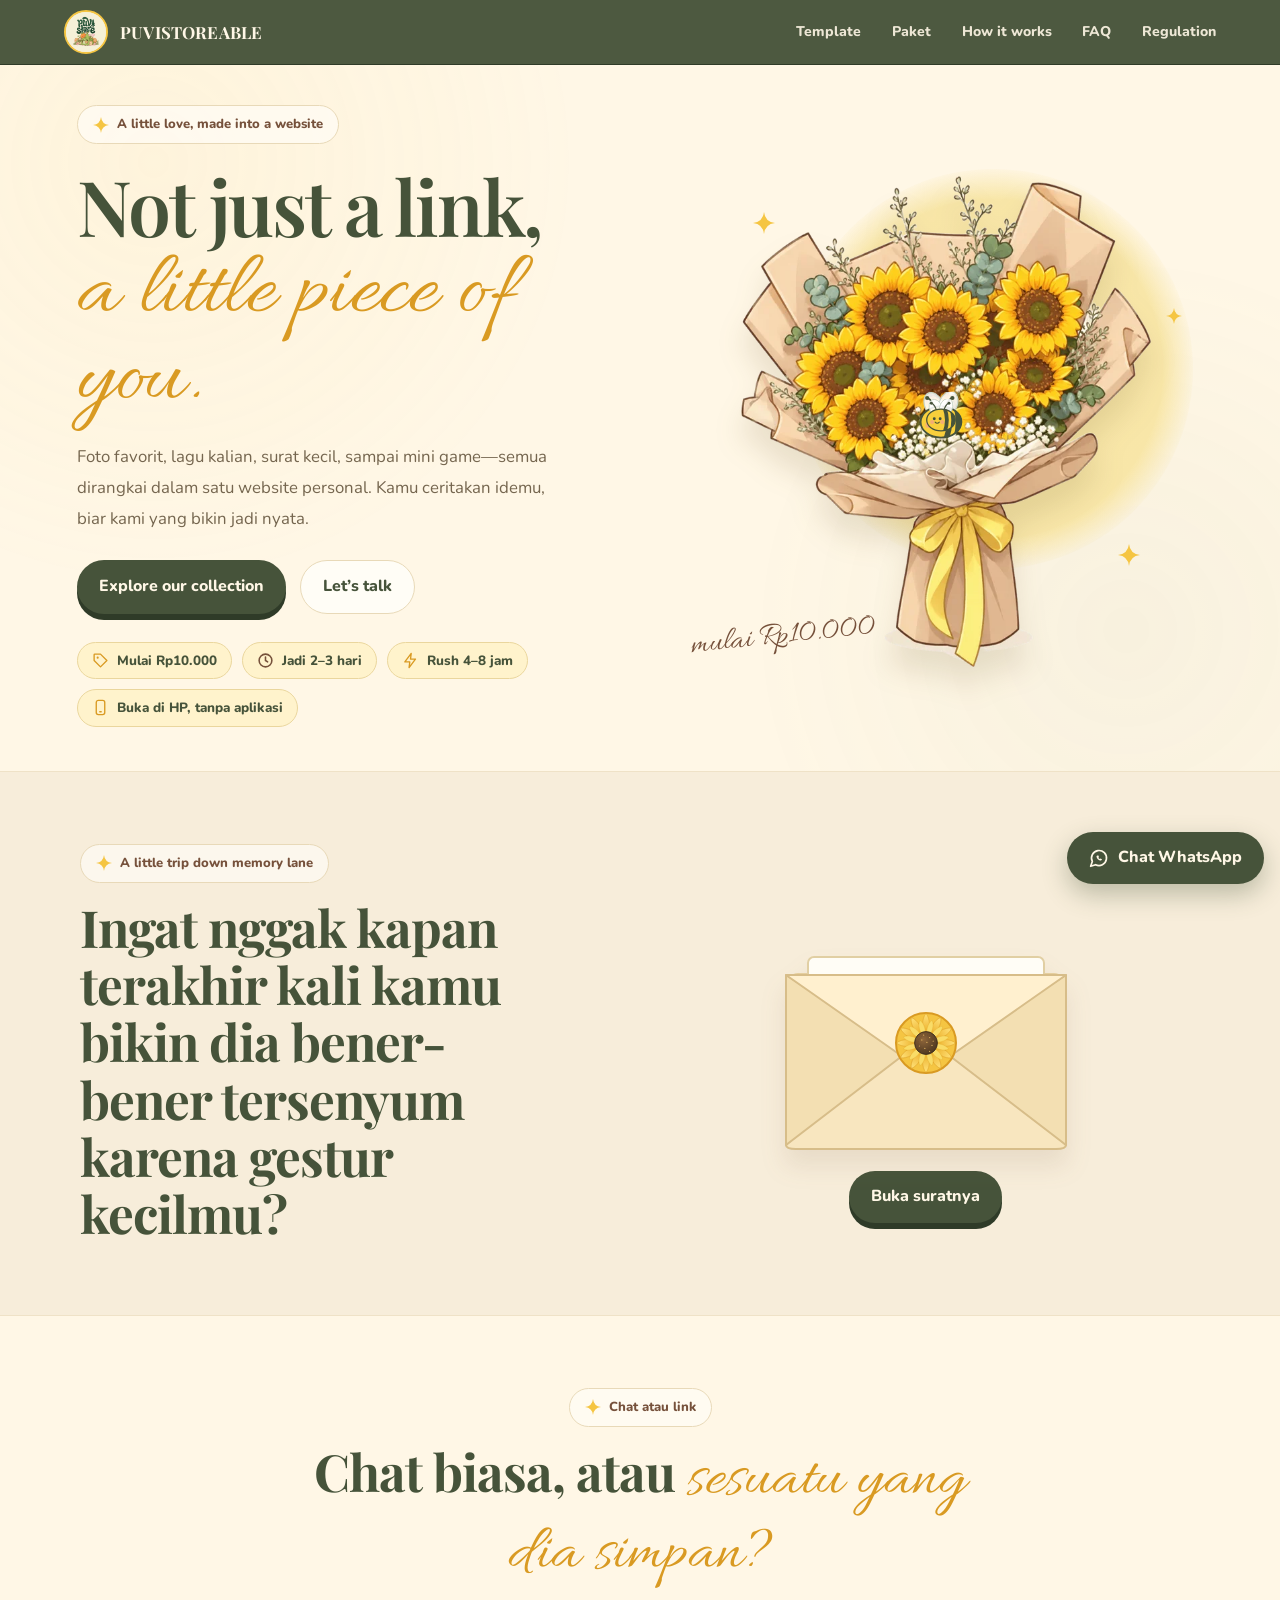
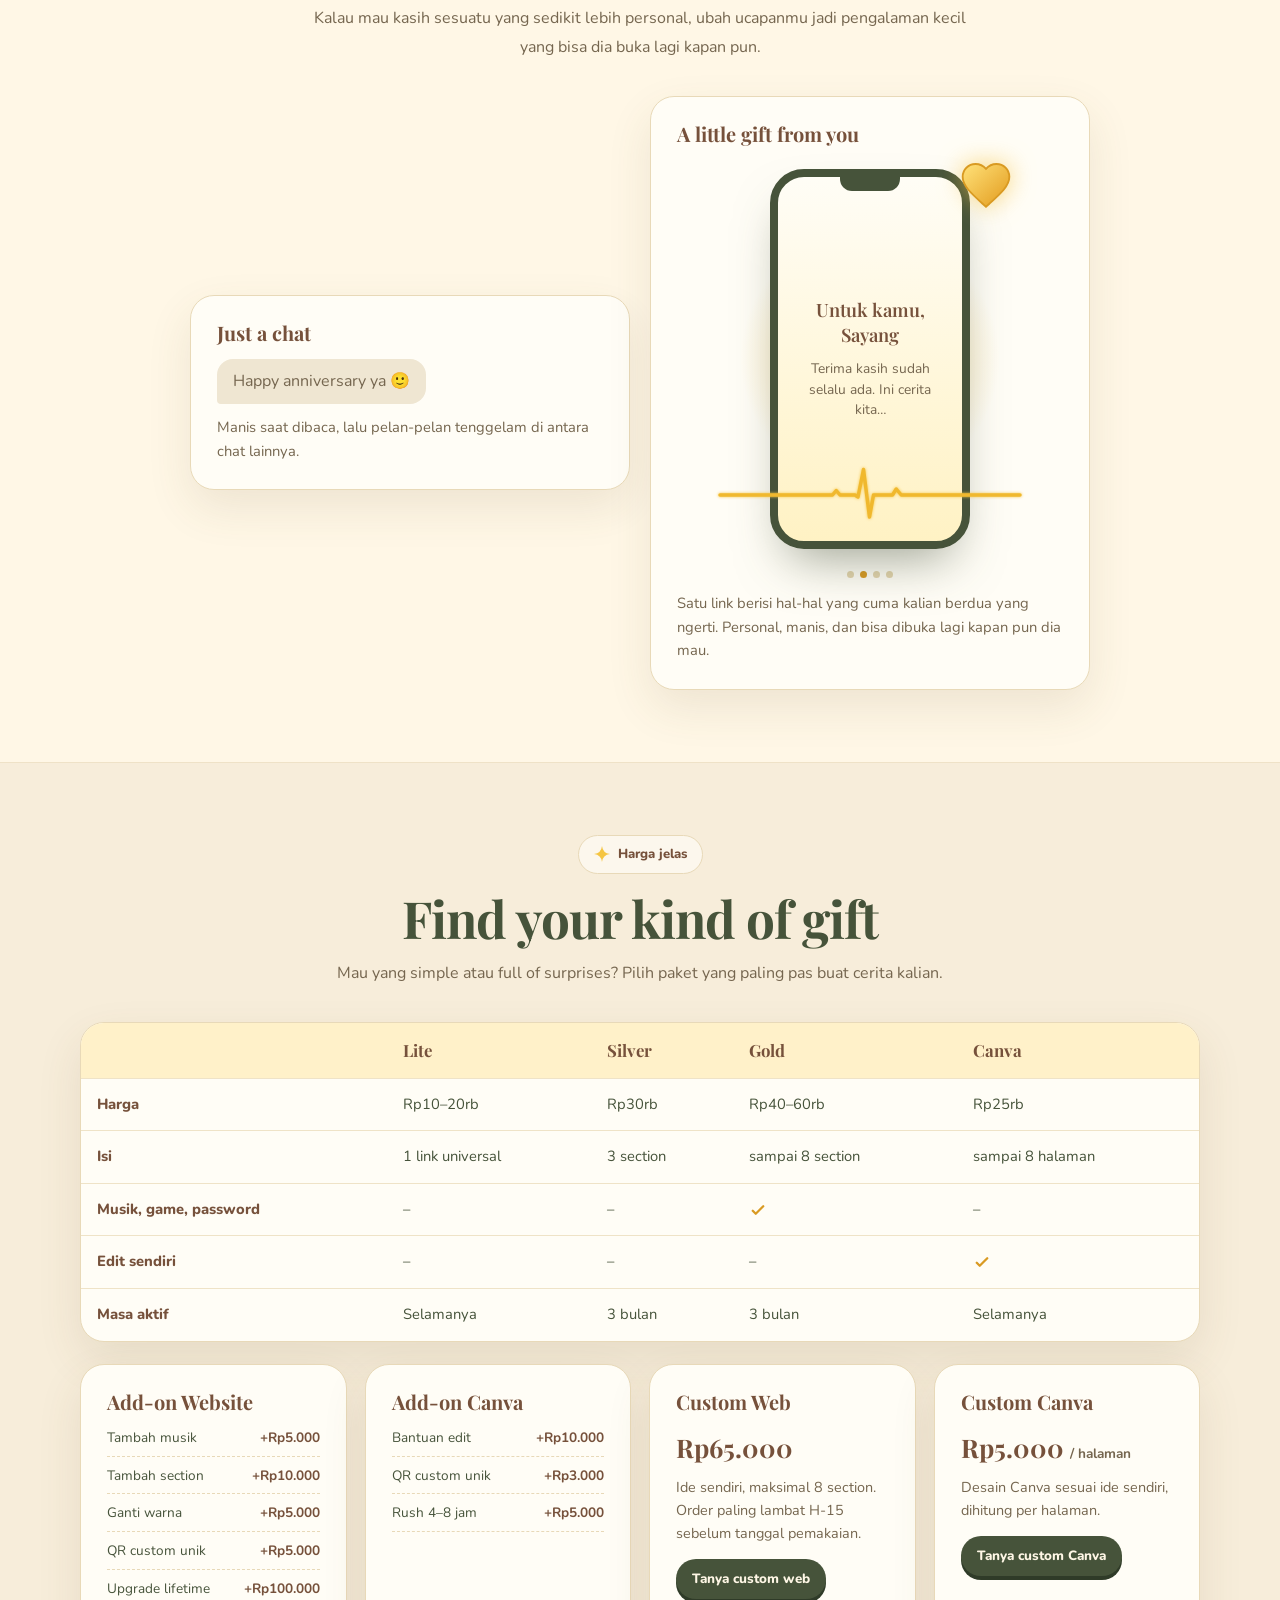
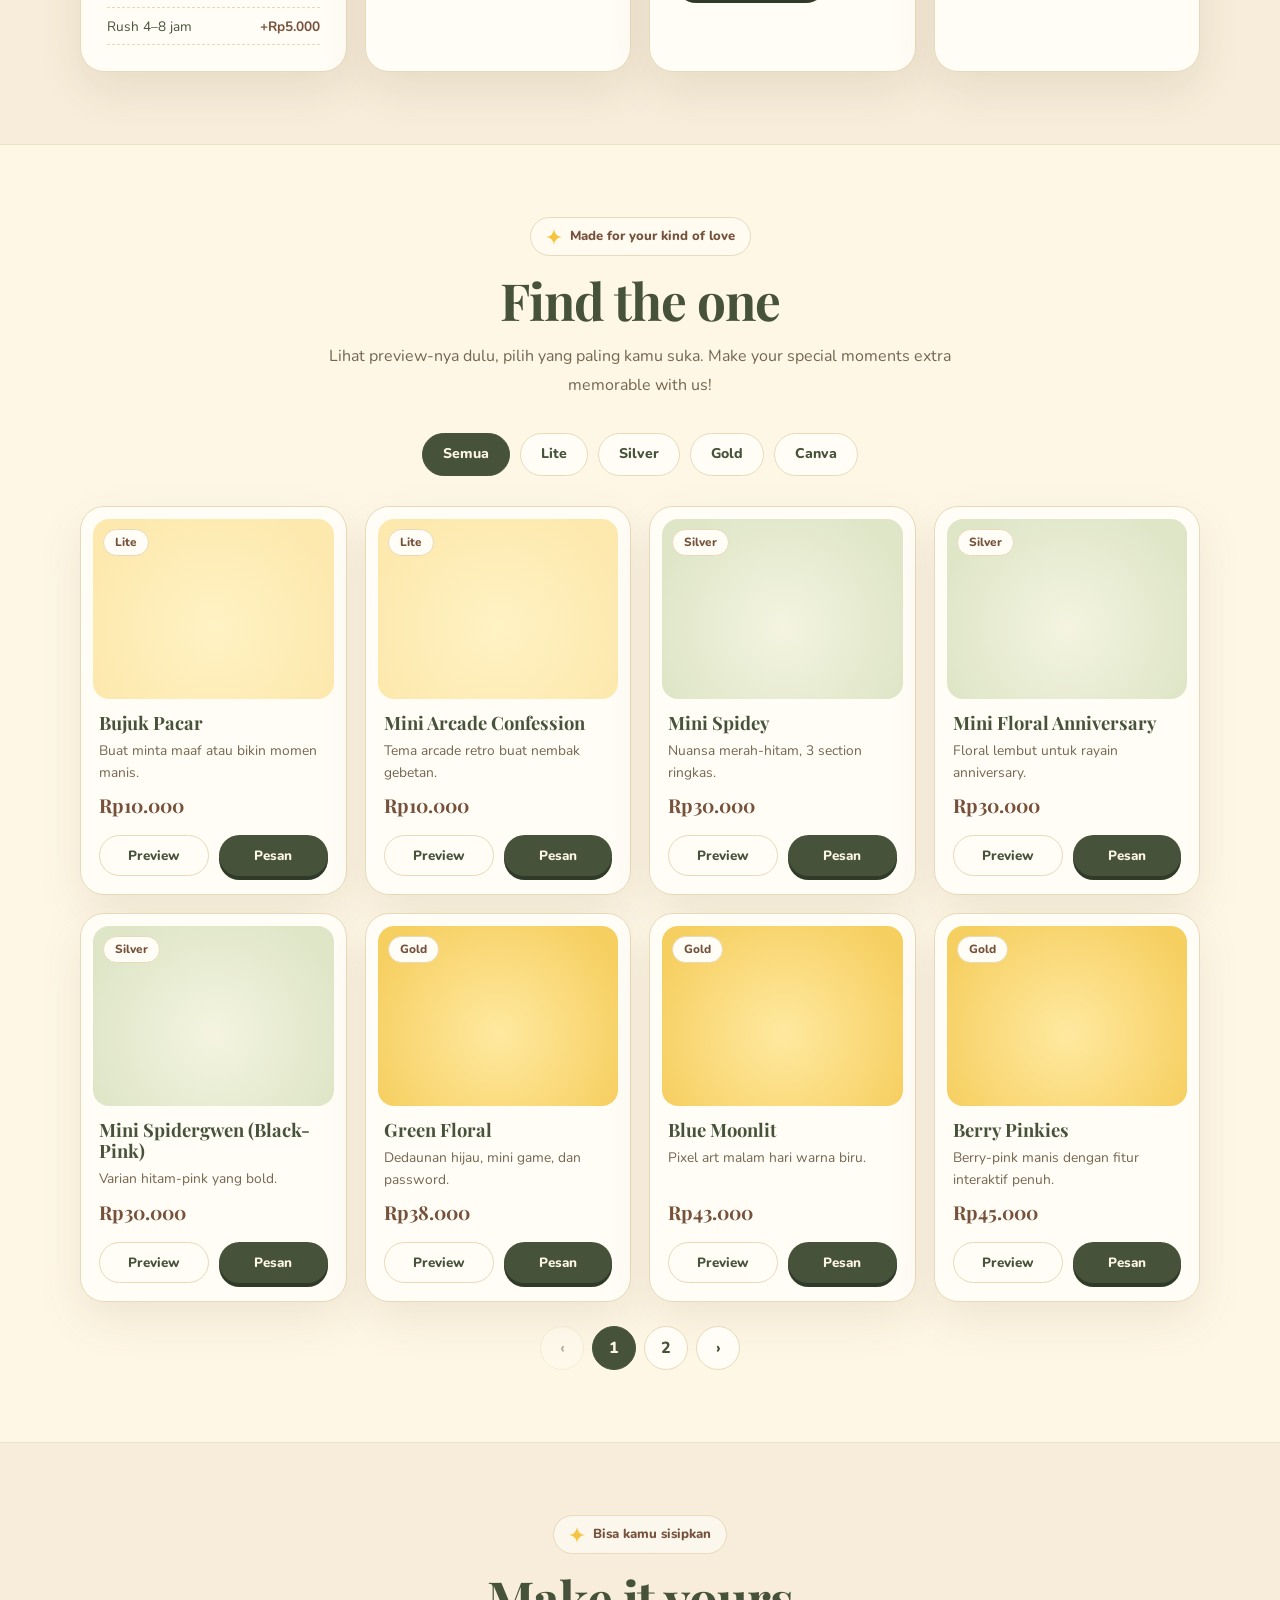
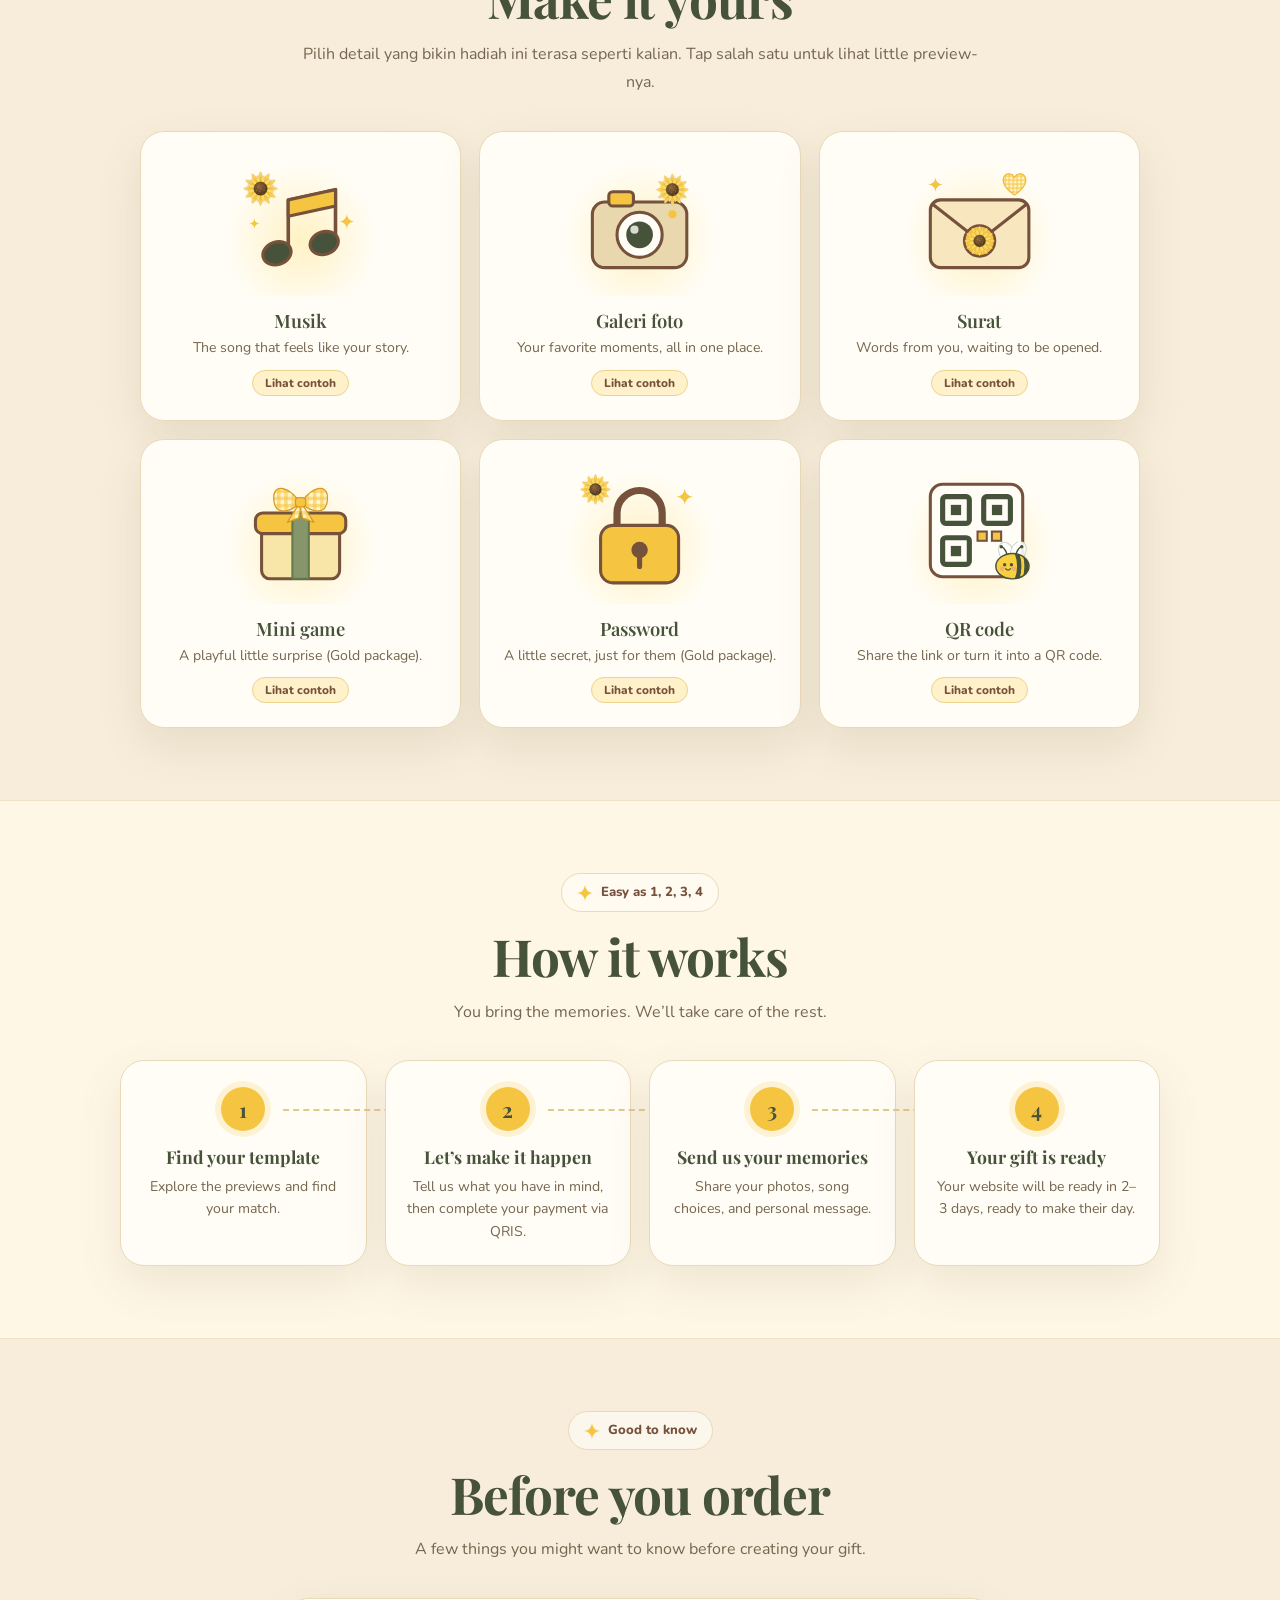
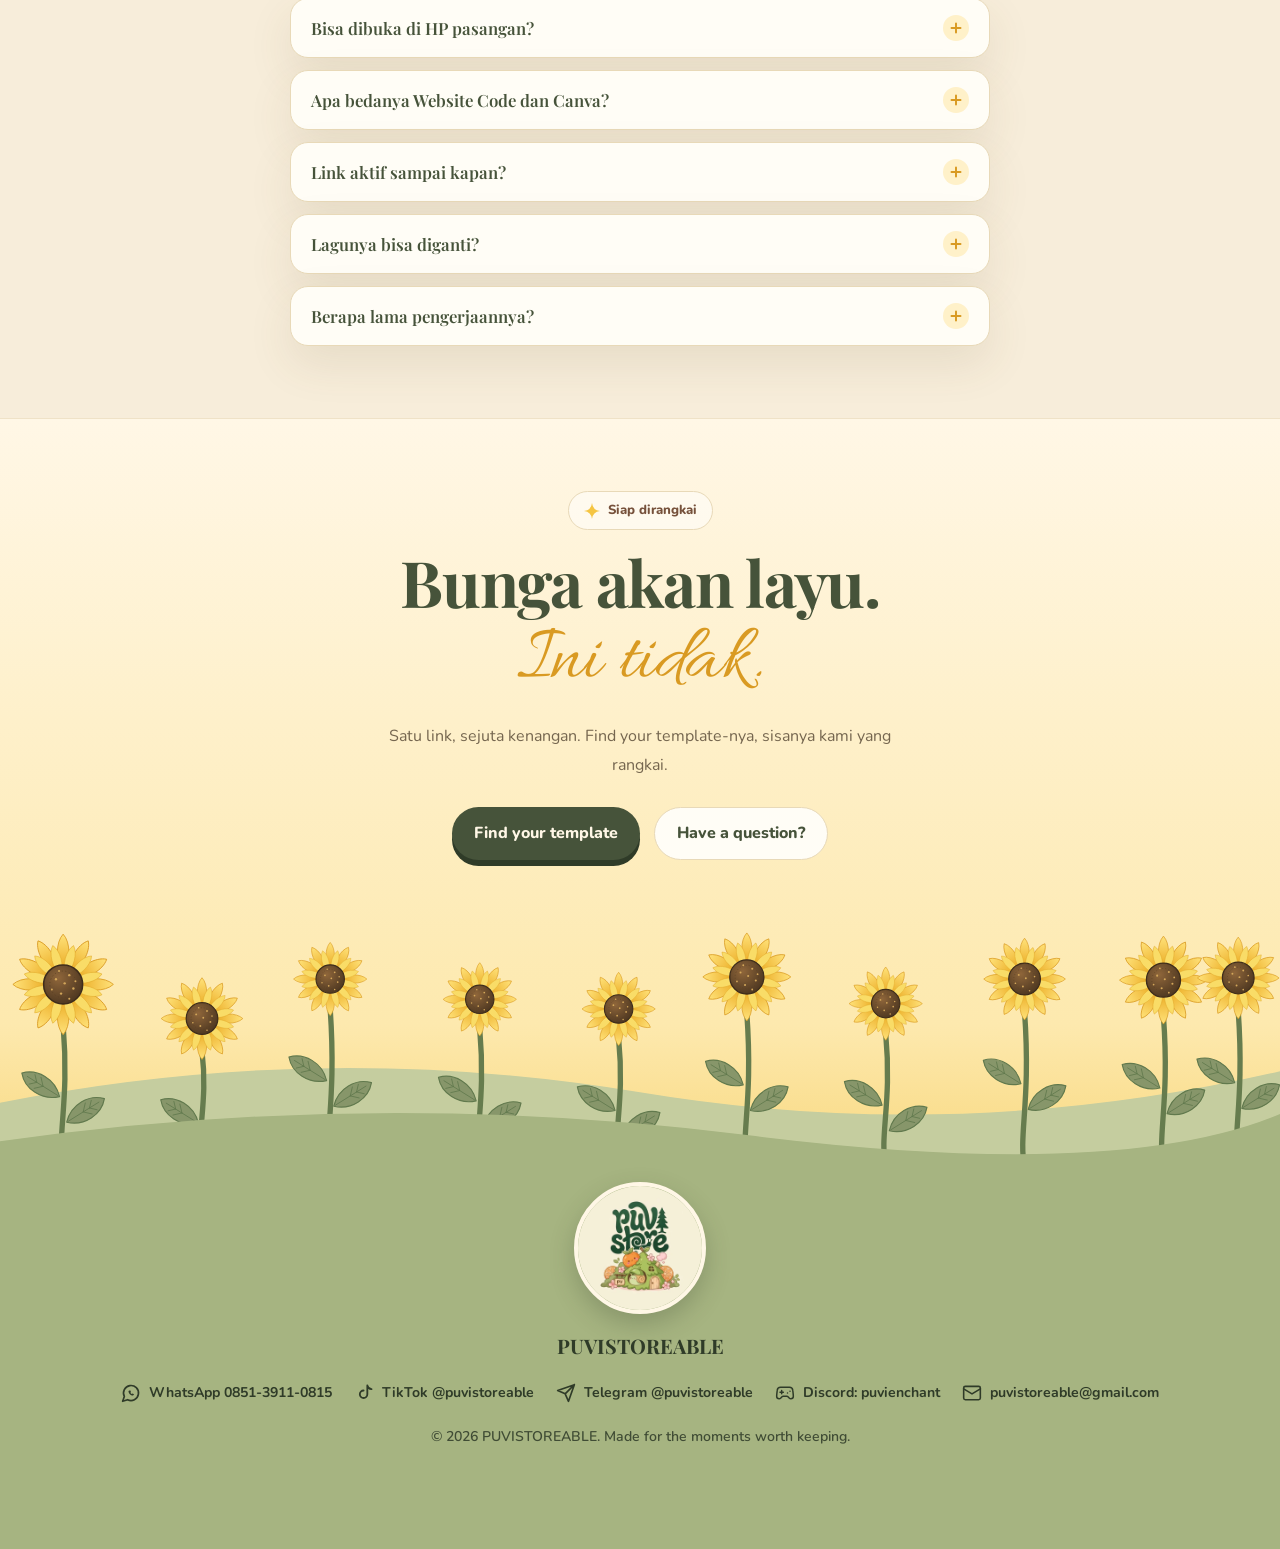
==== commit b816bc00: "last" ====
--- a/main_website/index.html
+++ b/main_website/index.html
@@ -3495,12 +3495,12 @@
       {
         n: 'Bujuk Pacar', k: 'lite', p: 10000, e: '💌', d: 'Buat minta maaf atau bikin momen manis.', demo: '',
         img: 'img/bujuk-pacar.png',
-        imgs: ['img/bujuk-pacar-mood-1.png', 'img/bujuk-pacar-mood-2.png', 'img/bujuk-pacar-mood-3.png', 'img/bujuk-pacar-mood-4.png']
+        imgs: ['imgs/bujuk-pacar-mood-1.png', 'imgs/bujuk-pacar-mood-2.png', 'imgs/bujuk-pacar-mood-3.png', 'imgs/bujuk-pacar-mood-4.png']
       },
       {
         n: 'Mini Arcade Confession', k: 'lite', p: 10000, e: '🕹️', d: 'Tema arcade retro buat nembak gebetan.', demo: '',
         img: 'img/mini-arcade-confession.png',
-        imgs: ['img/mini-arcade-confession-mood-1.png', 'img/mini-arcade-confession-mood-2.png', 'img/mini-arcade-confession-mood-3.png', 'img/mini-arcade-confession-mood-4.png']
+        imgs: ['imgs/mini-arcade-confession-mood-1.png', 'imgs/mini-arcade-confession-mood-2.png', 'imgs/mini-arcade-confession-mood-3.png', 'imgs/mini-arcade-confession-mood-4.png']
       },
       {
         n: 'Mini Spidey', k: 'silver', p: 30000, e: '🕸️', d: 'Nuansa merah-hitam, 3 section ringkas.', demo: 'https://mini-spidey.puvistoreable.web.id/',
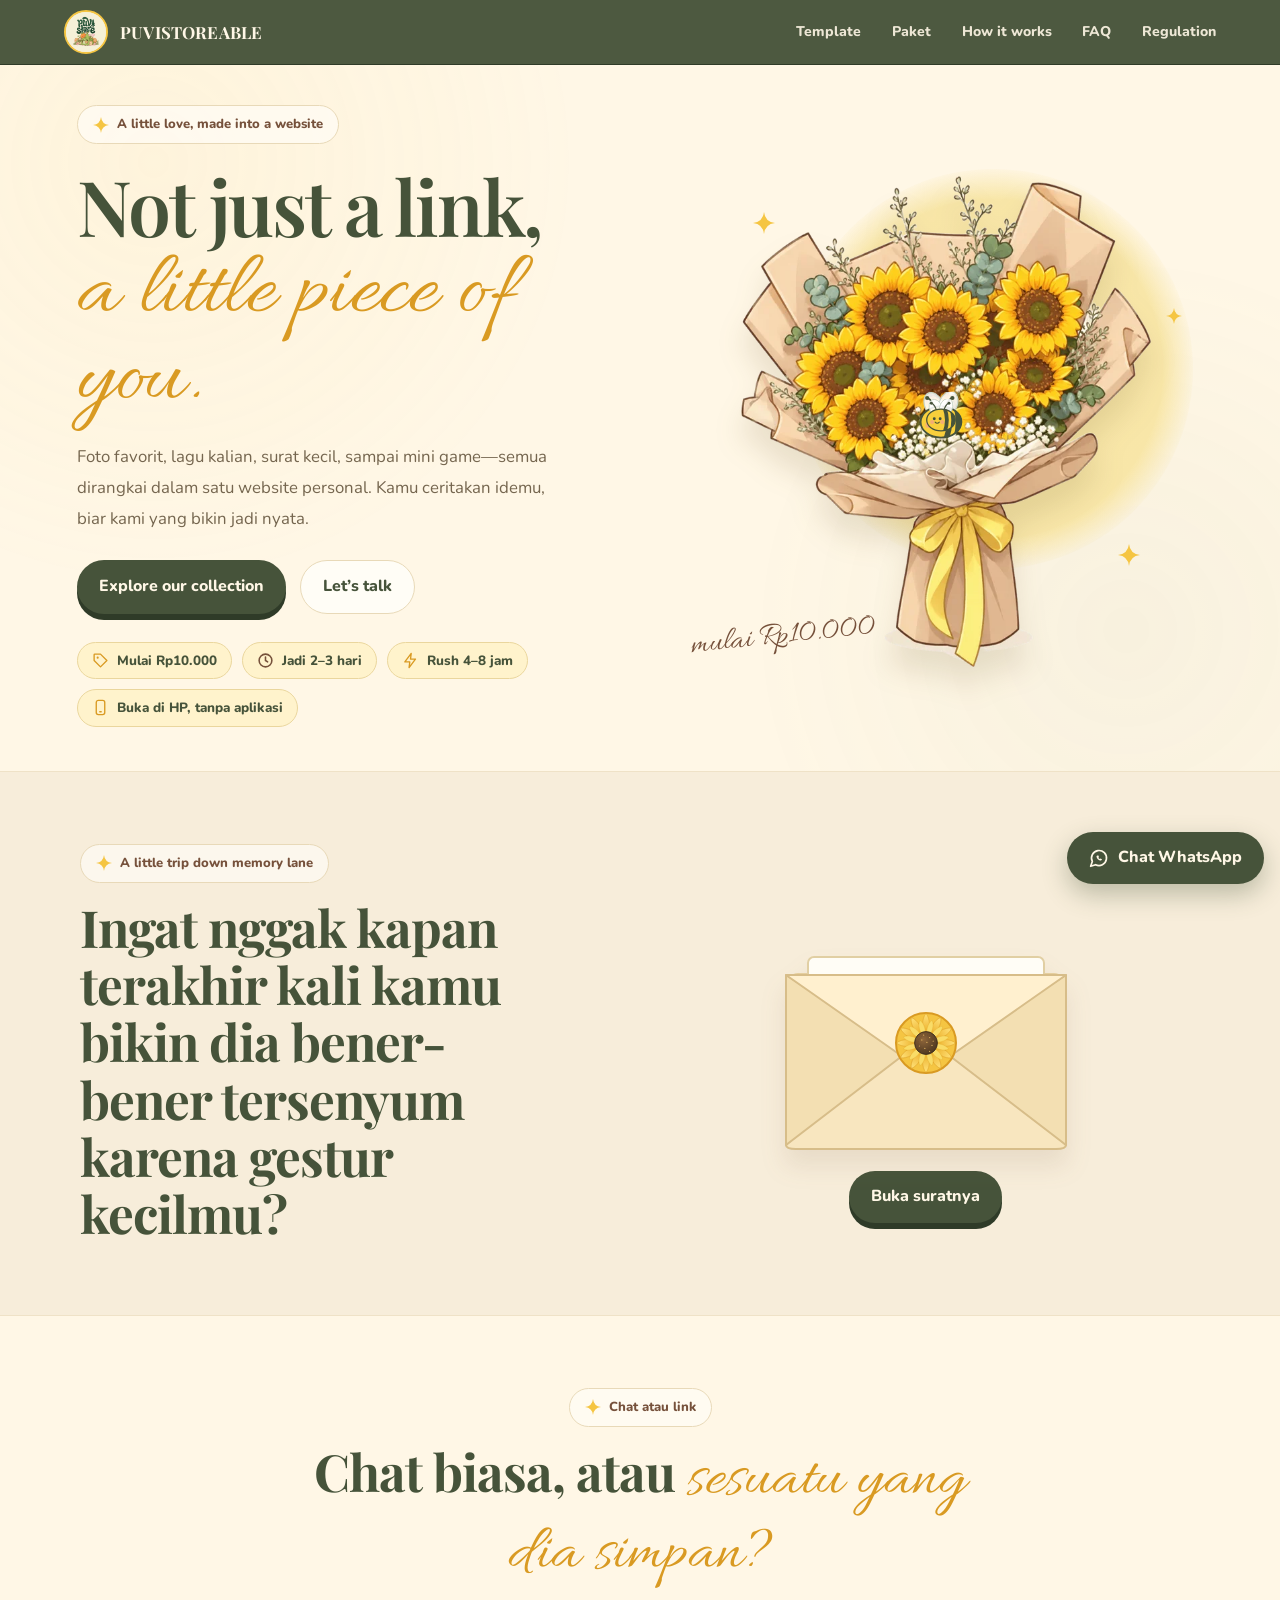
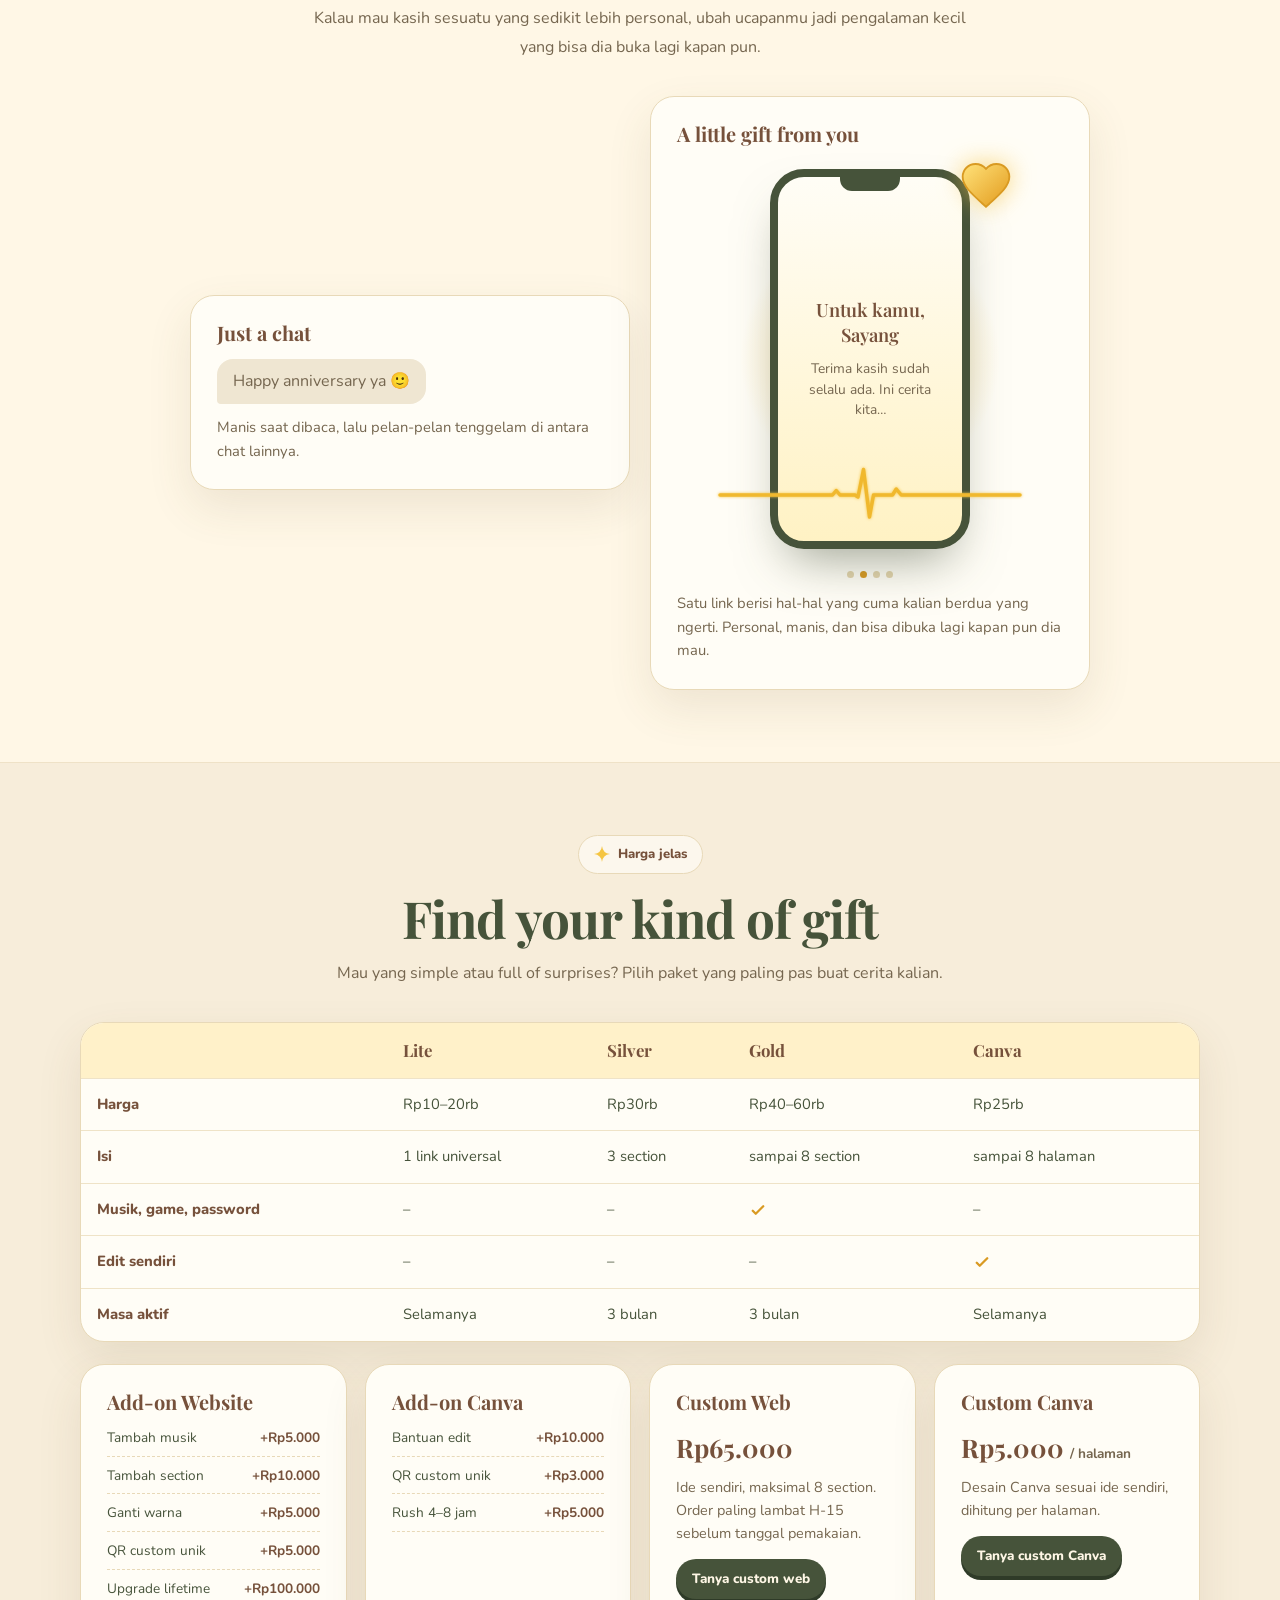
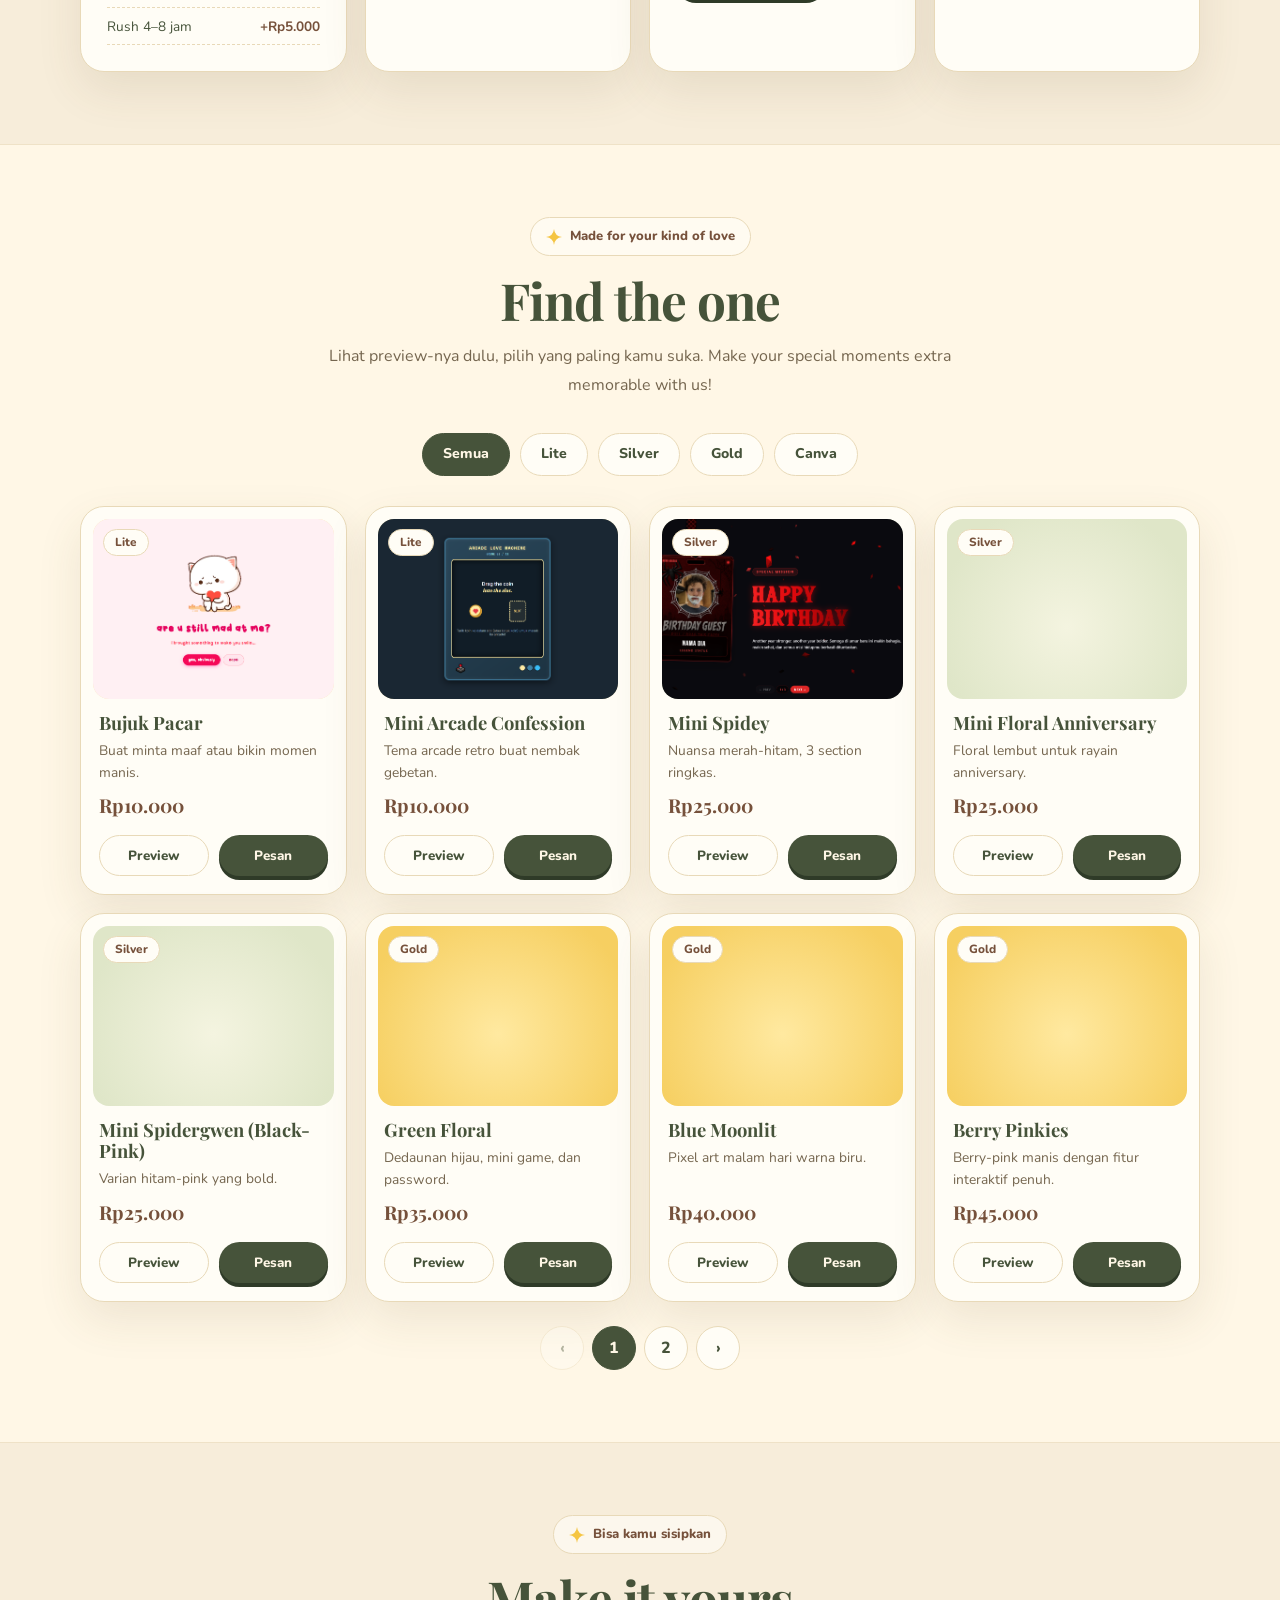
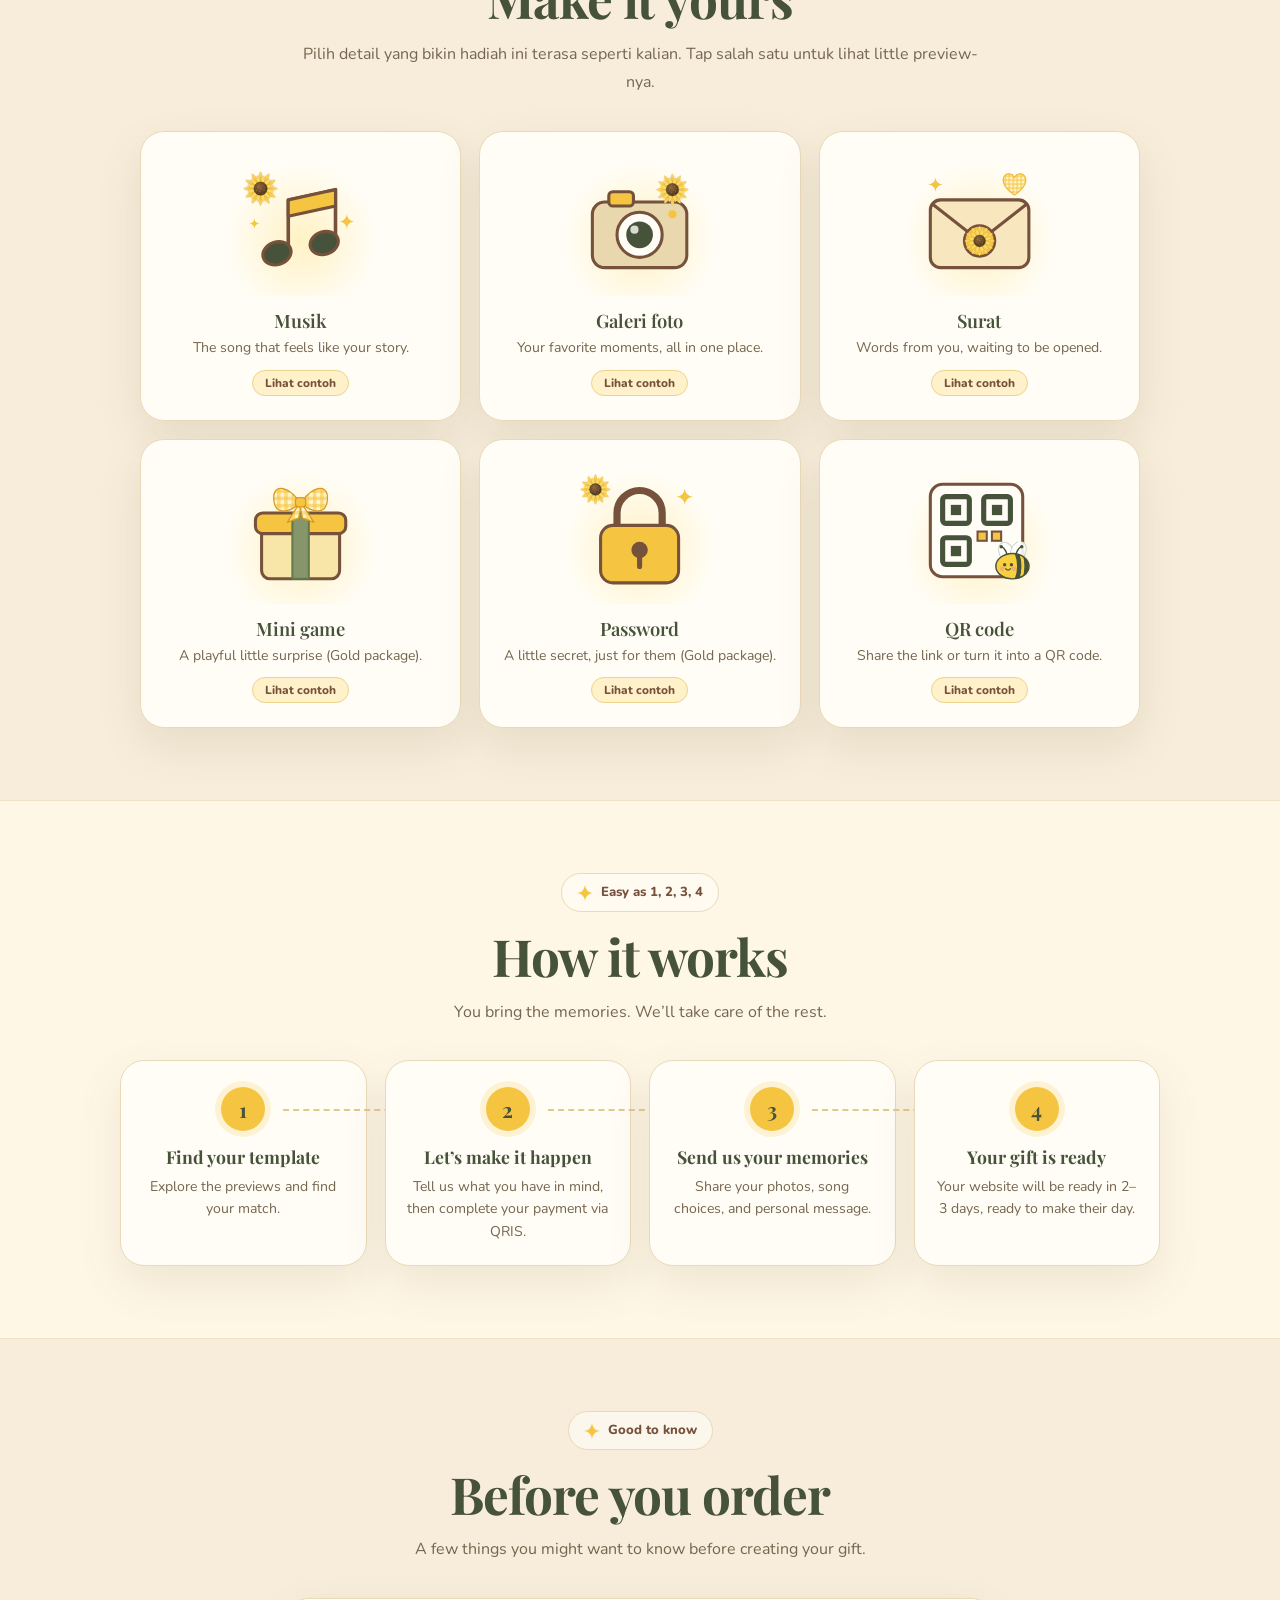
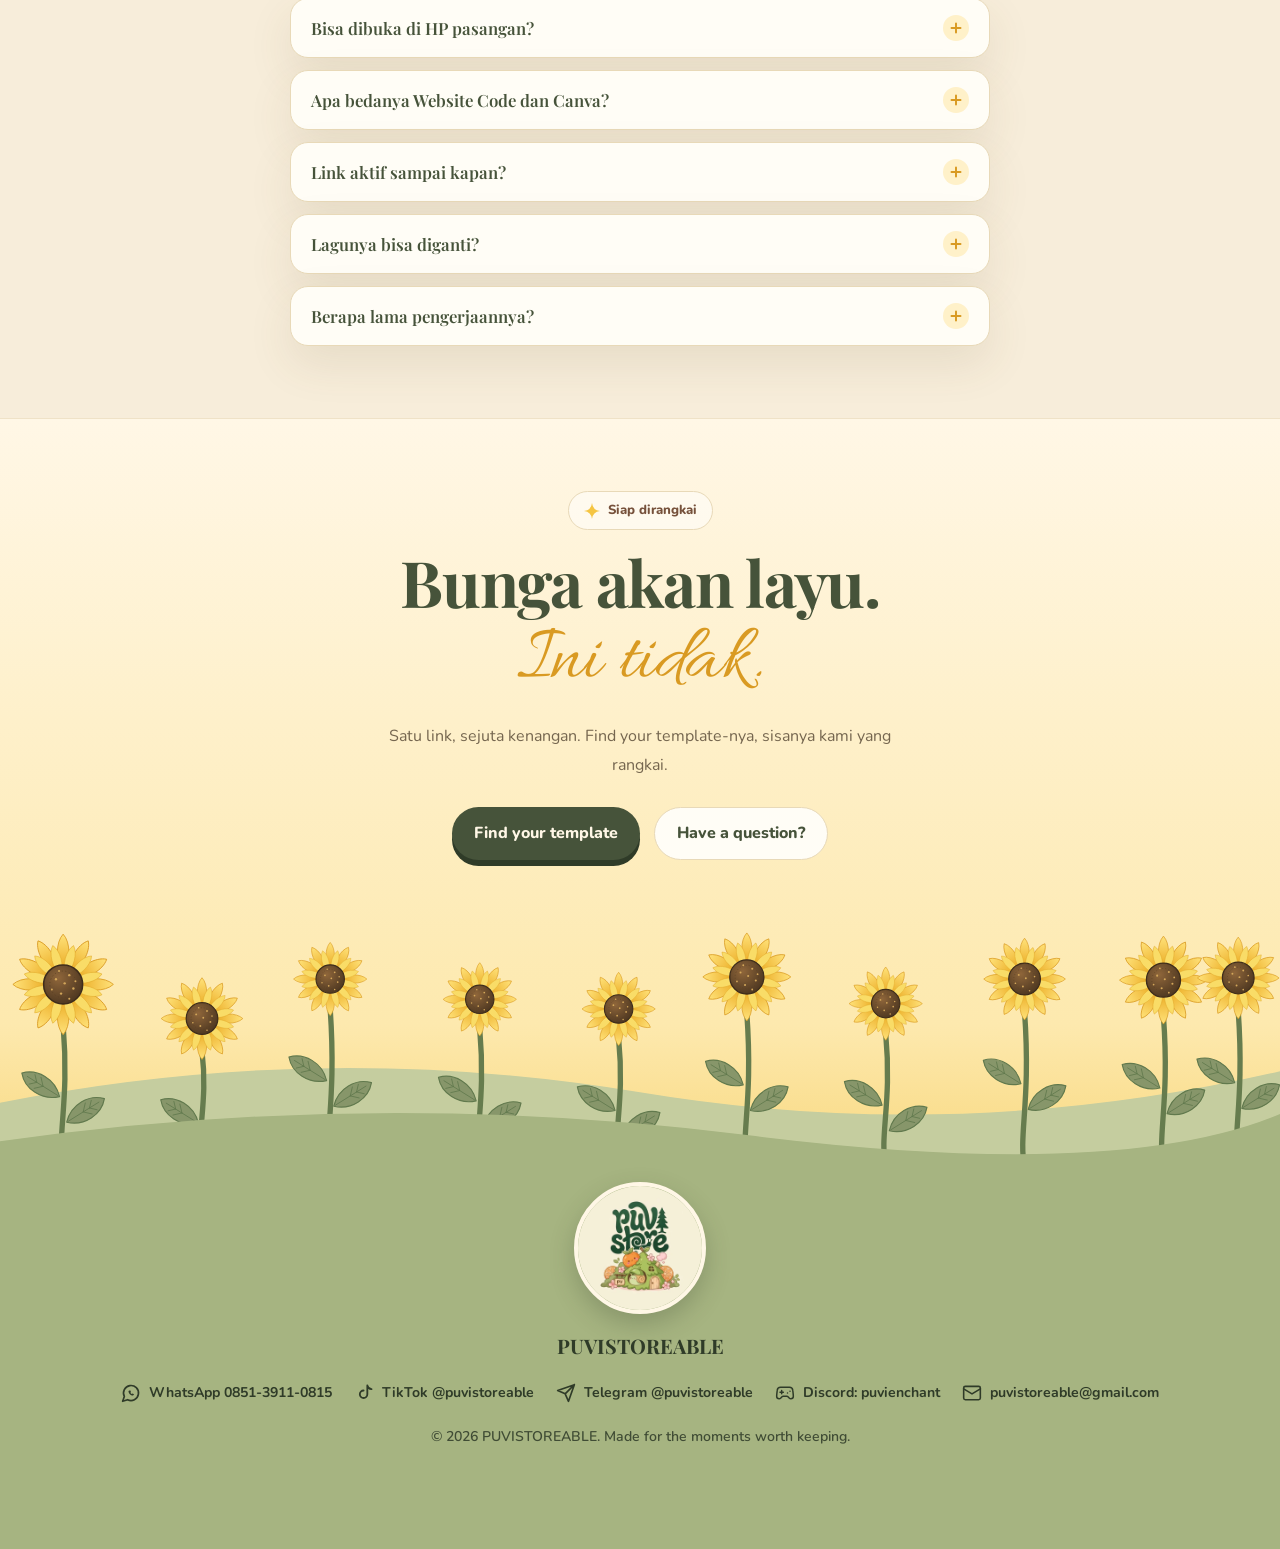
==== commit fdf3b784: "new price" ====
--- a/main_website/index.html
+++ b/main_website/index.html
@@ -3503,27 +3503,27 @@
         imgs: ['imgs/mini-arcade-confession-mood-1.png', 'imgs/mini-arcade-confession-mood-2.png', 'imgs/mini-arcade-confession-mood-3.png', 'imgs/mini-arcade-confession-mood-4.png']
       },
       {
-        n: 'Mini Spidey', k: 'silver', p: 30000, e: '🕸️', d: 'Nuansa merah-hitam, 3 section ringkas.', demo: 'https://mini-spidey.puvistoreable.web.id/',
+        n: 'Mini Spidey', k: 'silver', p: 25000, e: '🕸️', d: 'Nuansa merah-hitam, 3 section ringkas.', demo: 'https://mini-spidey.puvistoreable.web.id/',
         img: 'img/mini-spidey.png',
         imgs: ['img/mini-spidey-mood-1.webp', 'img/mini-spidey-mood-2.webp', 'img/mini-spidey-mood-3.webp']
       },
       {
-        n: 'Mini Floral Anniversary', k: 'silver', p: 30000, e: '🌸', d: 'Floral lembut untuk rayain anniversary.', demo: 'https://mini-anniversary.puvistoreable.web.id/',
+        n: 'Mini Floral Anniversary', k: 'silver', p: 25000, e: '🌸', d: 'Floral lembut untuk rayain anniversary.', demo: 'https://mini-anniversary.puvistoreable.web.id/',
         img: 'img/mini-floral-anniversary.png',
         imgs: ['img/mini-floral-anniversary-mood-1.webp', 'img/mini-floral-anniversary-mood-2.webp', 'img/mini-floral-anniversary-mood-3.webp']
       },
       {
-        n: 'Mini Spidergwen (Black-Pink)', k: 'silver', p: 30000, e: '🖤', d: 'Varian hitam-pink yang bold.', demo: 'https://mini-spidergwen.puvistoreable.web.id/',
+        n: 'Mini Spidergwen (Black-Pink)', k: 'silver', p: 25000, e: '🖤', d: 'Varian hitam-pink yang bold.', demo: 'https://mini-spidergwen.puvistoreable.web.id/',
         img: 'img/mini-spidergwen-black-pink.png',
         imgs: ['img/mini-spidergwen-black-pink-mood-1.webp', 'img/mini-spidergwen-black-pink-mood-2.webp', 'img/mini-spidergwen-black-pink-mood-3.webp']
       },
       {
-        n: 'Green Floral', k: 'gold', p: 38000, e: '🌿', d: 'Dedaunan hijau, mini game, dan password.', demo: 'https://green-floral.puvistoreable.web.id/',
+        n: 'Green Floral', k: 'gold', p: 35000, e: '🌿', d: 'Dedaunan hijau, mini game, dan password.', demo: 'https://green-floral.puvistoreable.web.id/',
         img: 'img/green-floral.png',
         imgs: ['img/green-floral-mood-1.webp', 'img/green-floral-mood-2.webp', 'img/green-floral-mood-3.webp']
       },
       {
-        n: 'Blue Moonlit', k: 'gold', p: 43000, e: '🌙', d: 'Pixel art malam hari warna biru.', demo: 'https://blue-moonlit.puvistoreable.web.id/',
+        n: 'Blue Moonlit', k: 'gold', p: 40000, e: '🌙', d: 'Pixel art malam hari warna biru.', demo: 'https://blue-moonlit.puvistoreable.web.id/',
         img: 'img/blue-moonlit.png',
         imgs: ['img/blue-moonlit-mood-1.webp', 'img/blue-moonlit-mood-2.webp', 'img/blue-moonlit-mood-3.webp']
       },
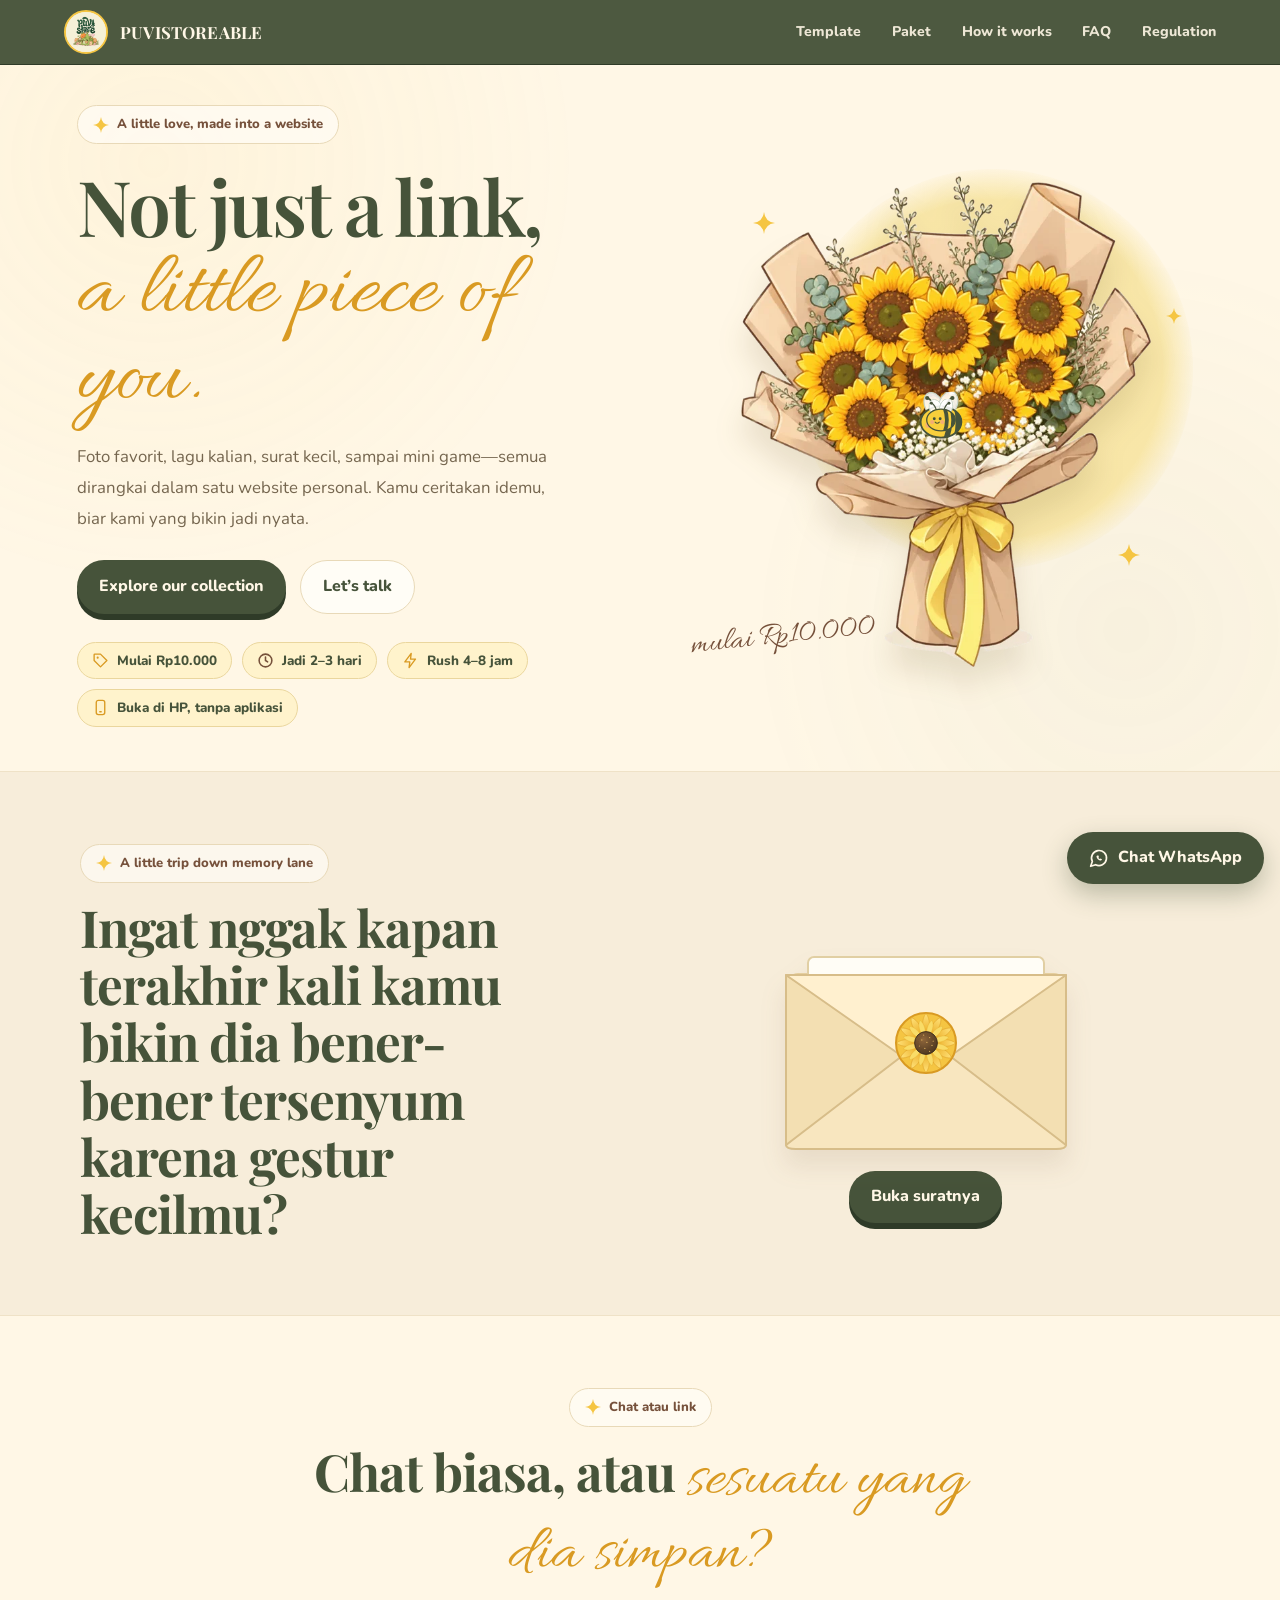
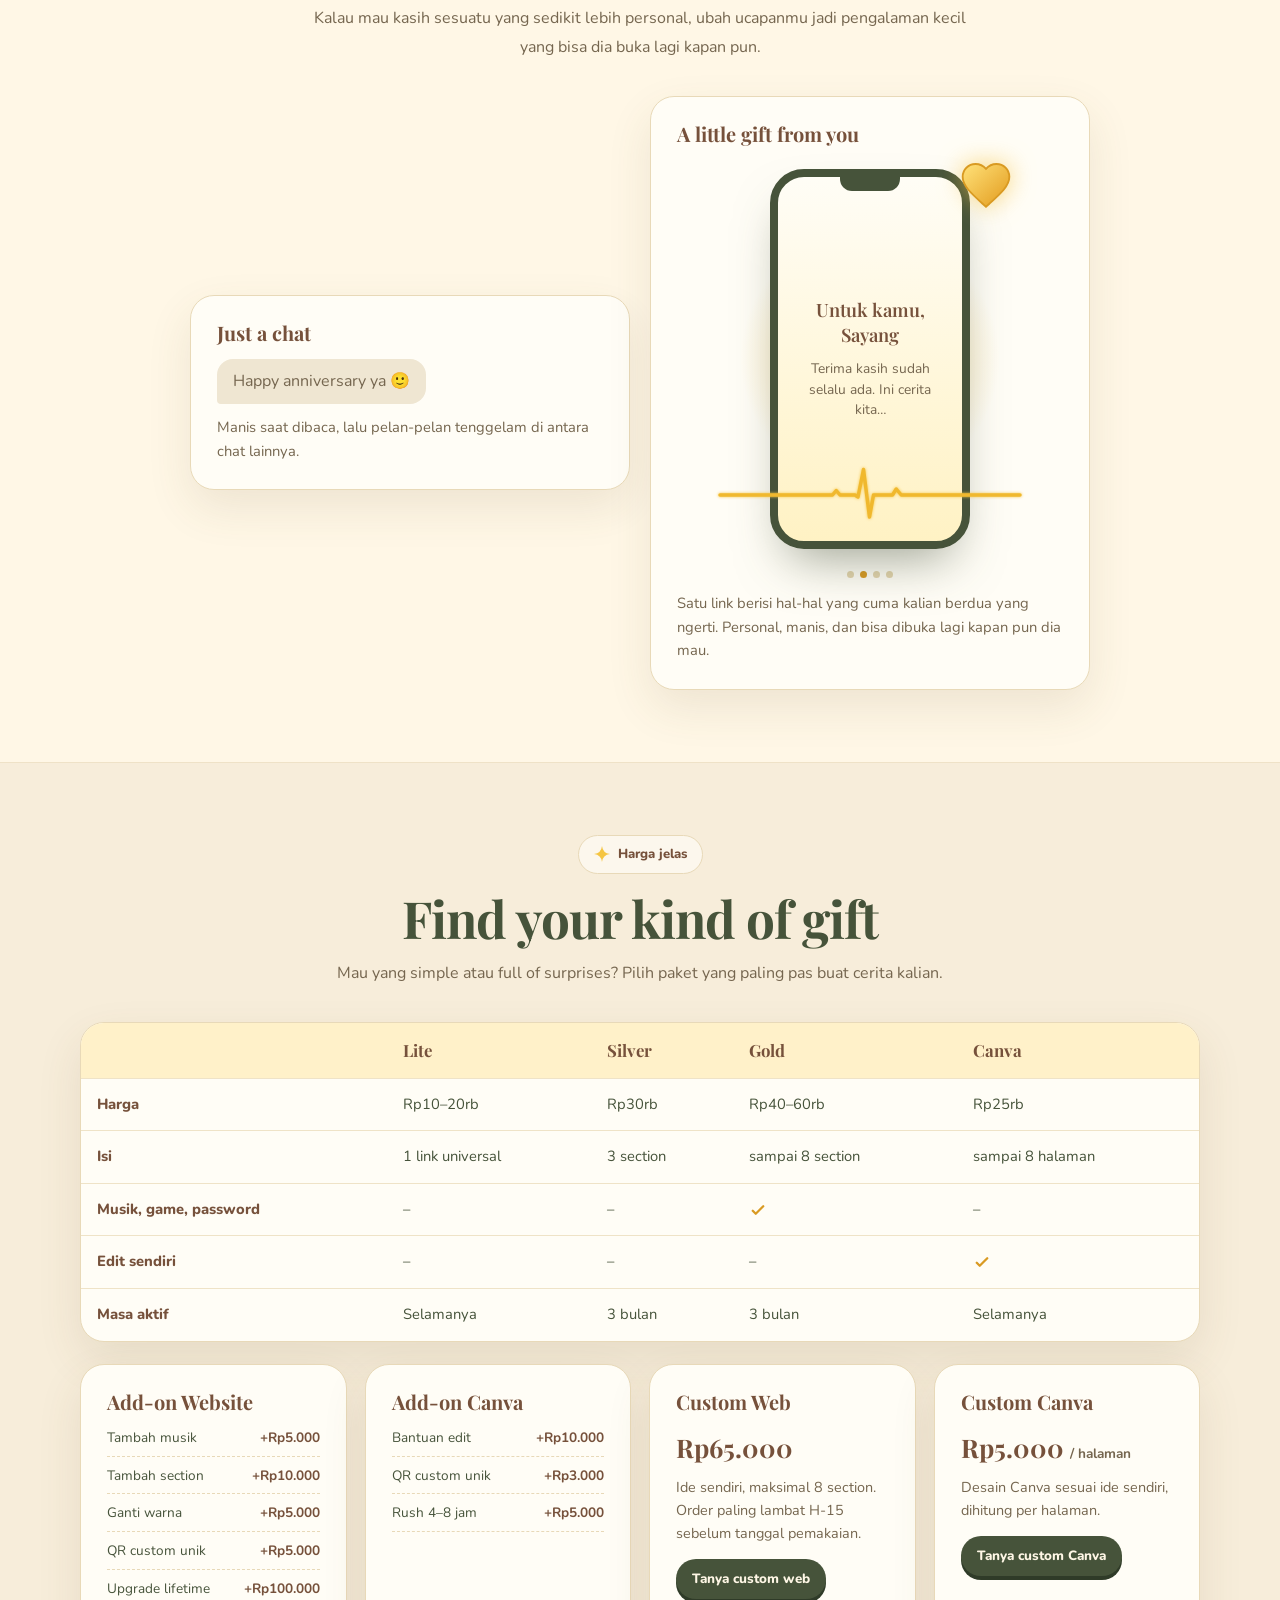
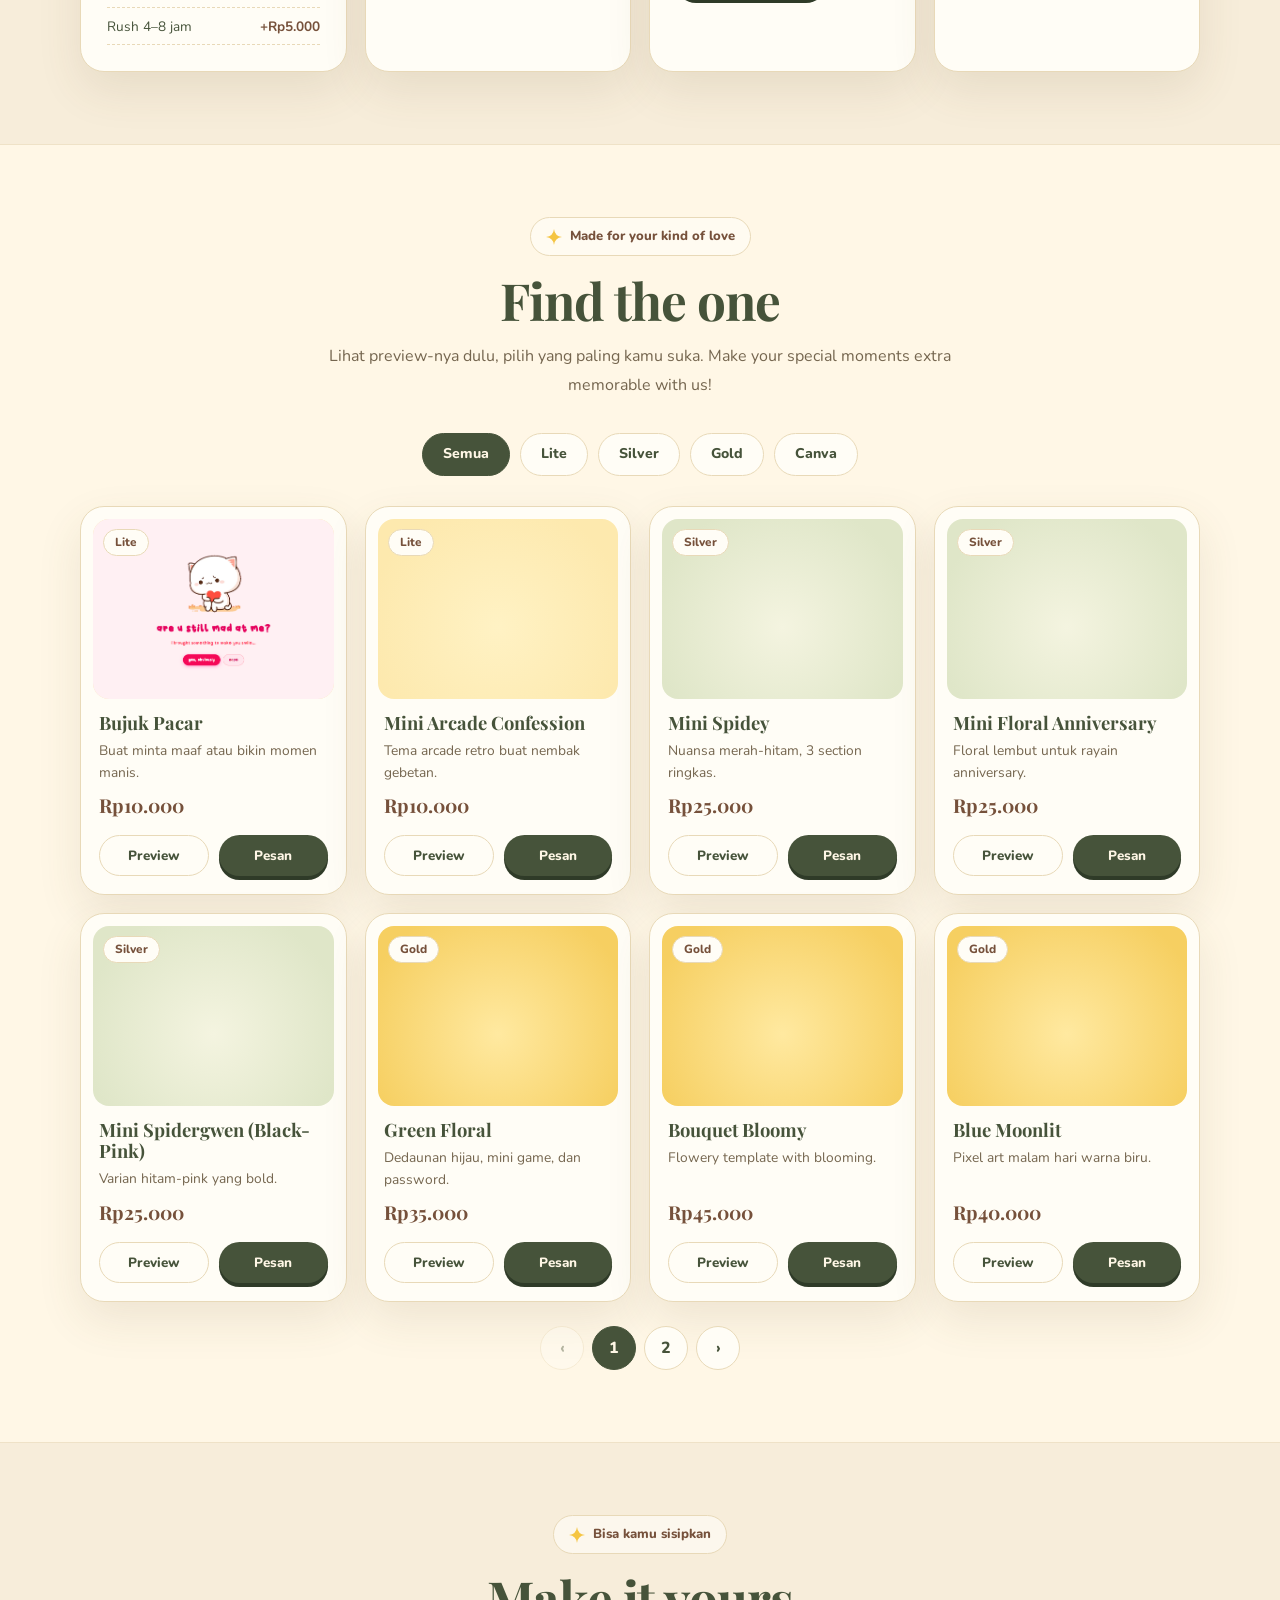
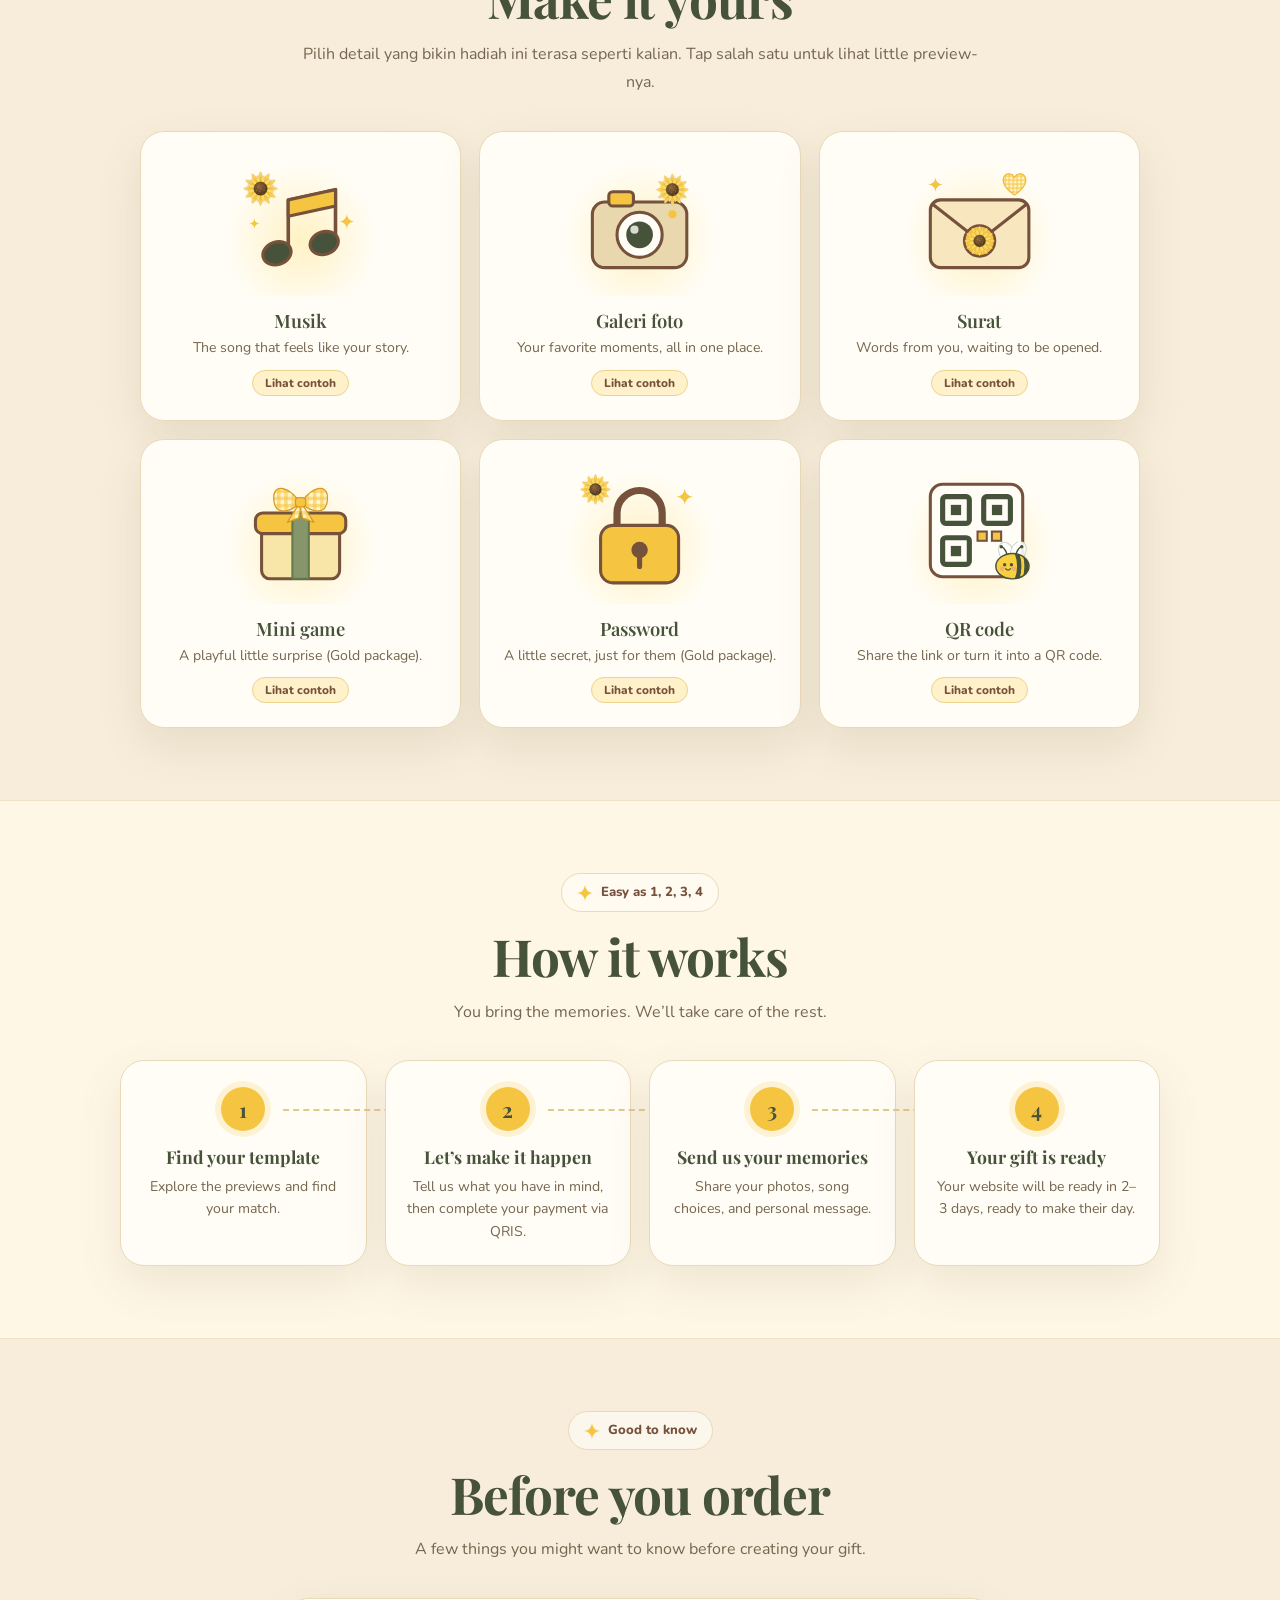
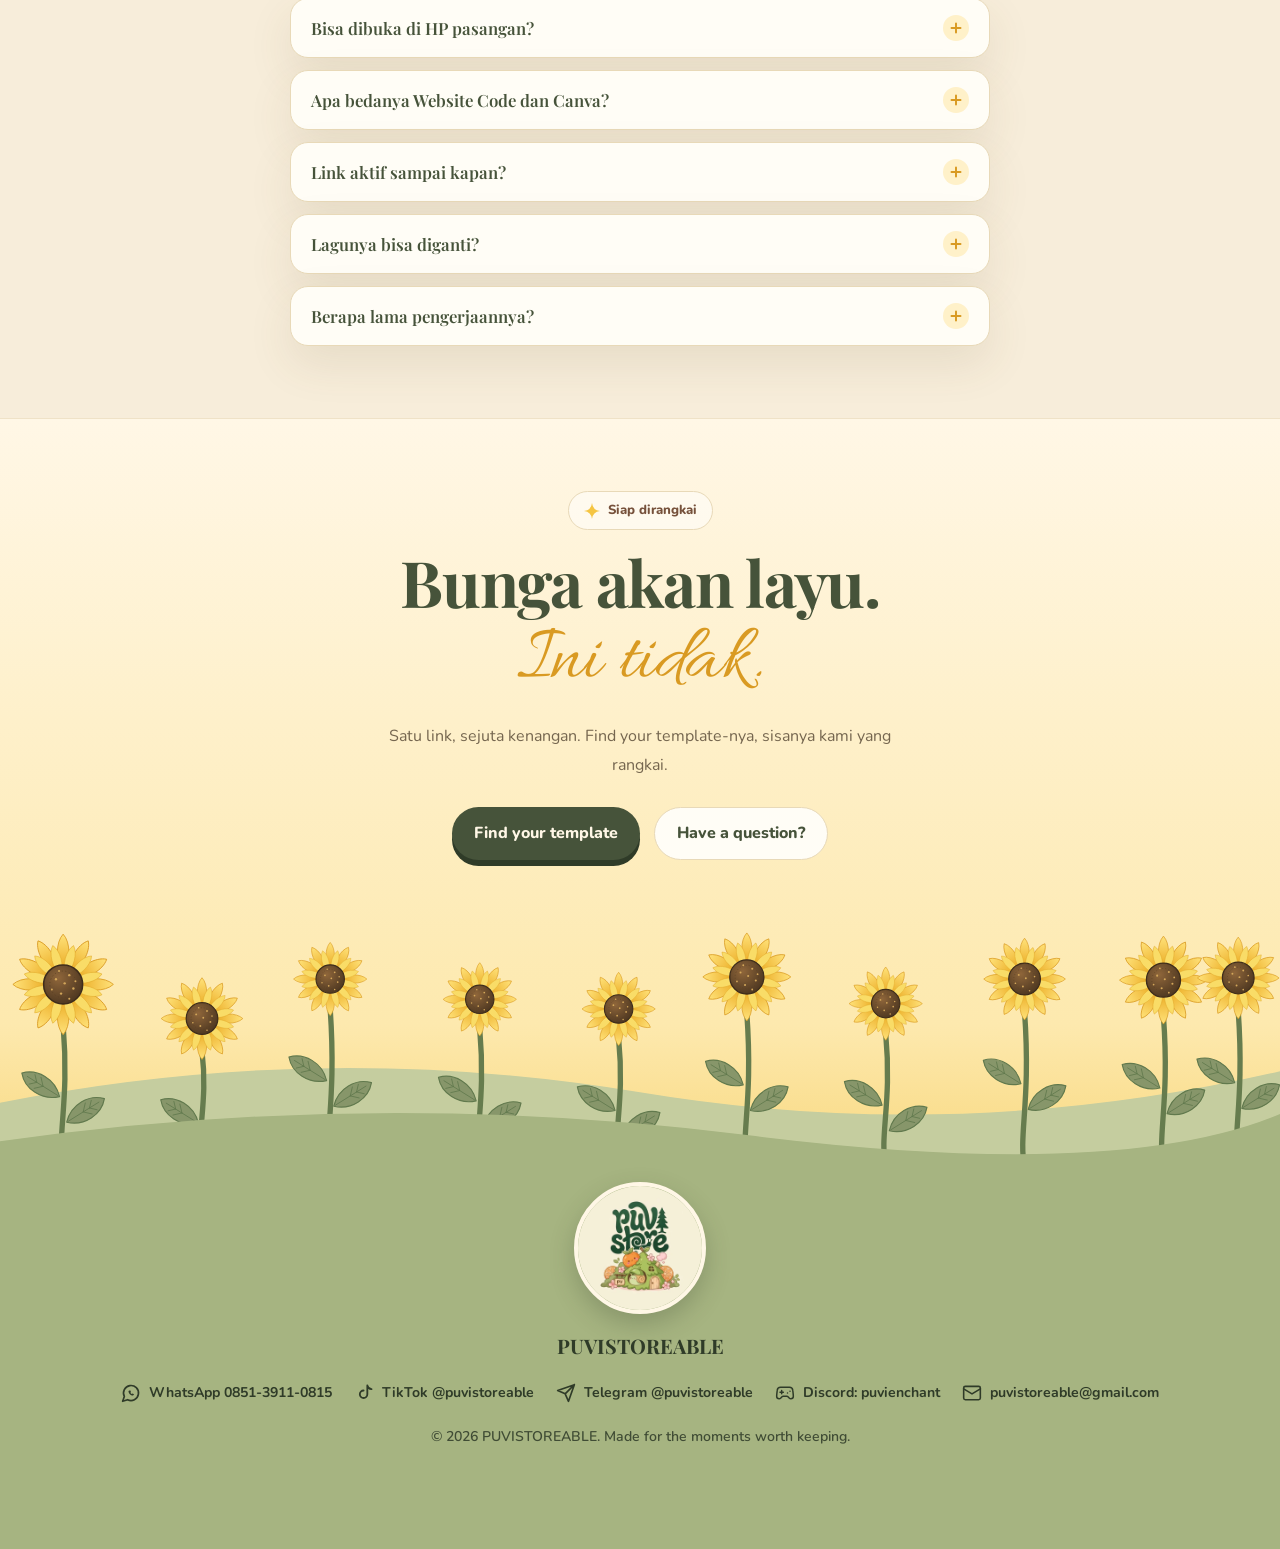
==== commit 881d4fe0: "new bloomy" ====
--- a/main_website/index.html
+++ b/main_website/index.html
@@ -3523,6 +3523,11 @@
         imgs: ['img/green-floral-mood-1.webp', 'img/green-floral-mood-2.webp', 'img/green-floral-mood-3.webp']
       },
       {
+        n: 'Bouquet Bloomy', k: 'gold', p: 45000, e: '🌿', d: 'Flowery template with blooming.', demo: 'https://bouquet-bloomy.puvistoreable.web.id/',
+        img: 'img/bouquet-bloomy.png',
+        imgs: ['img/green-floral-mood-1.webp', 'img/green-floral-mood-2.webp', 'img/green-floral-mood-3.webp']
+      },
+      {
         n: 'Blue Moonlit', k: 'gold', p: 40000, e: '🌙', d: 'Pixel art malam hari warna biru.', demo: 'https://blue-moonlit.puvistoreable.web.id/',
         img: 'img/blue-moonlit.png',
         imgs: ['img/blue-moonlit-mood-1.webp', 'img/blue-moonlit-mood-2.webp', 'img/blue-moonlit-mood-3.webp']
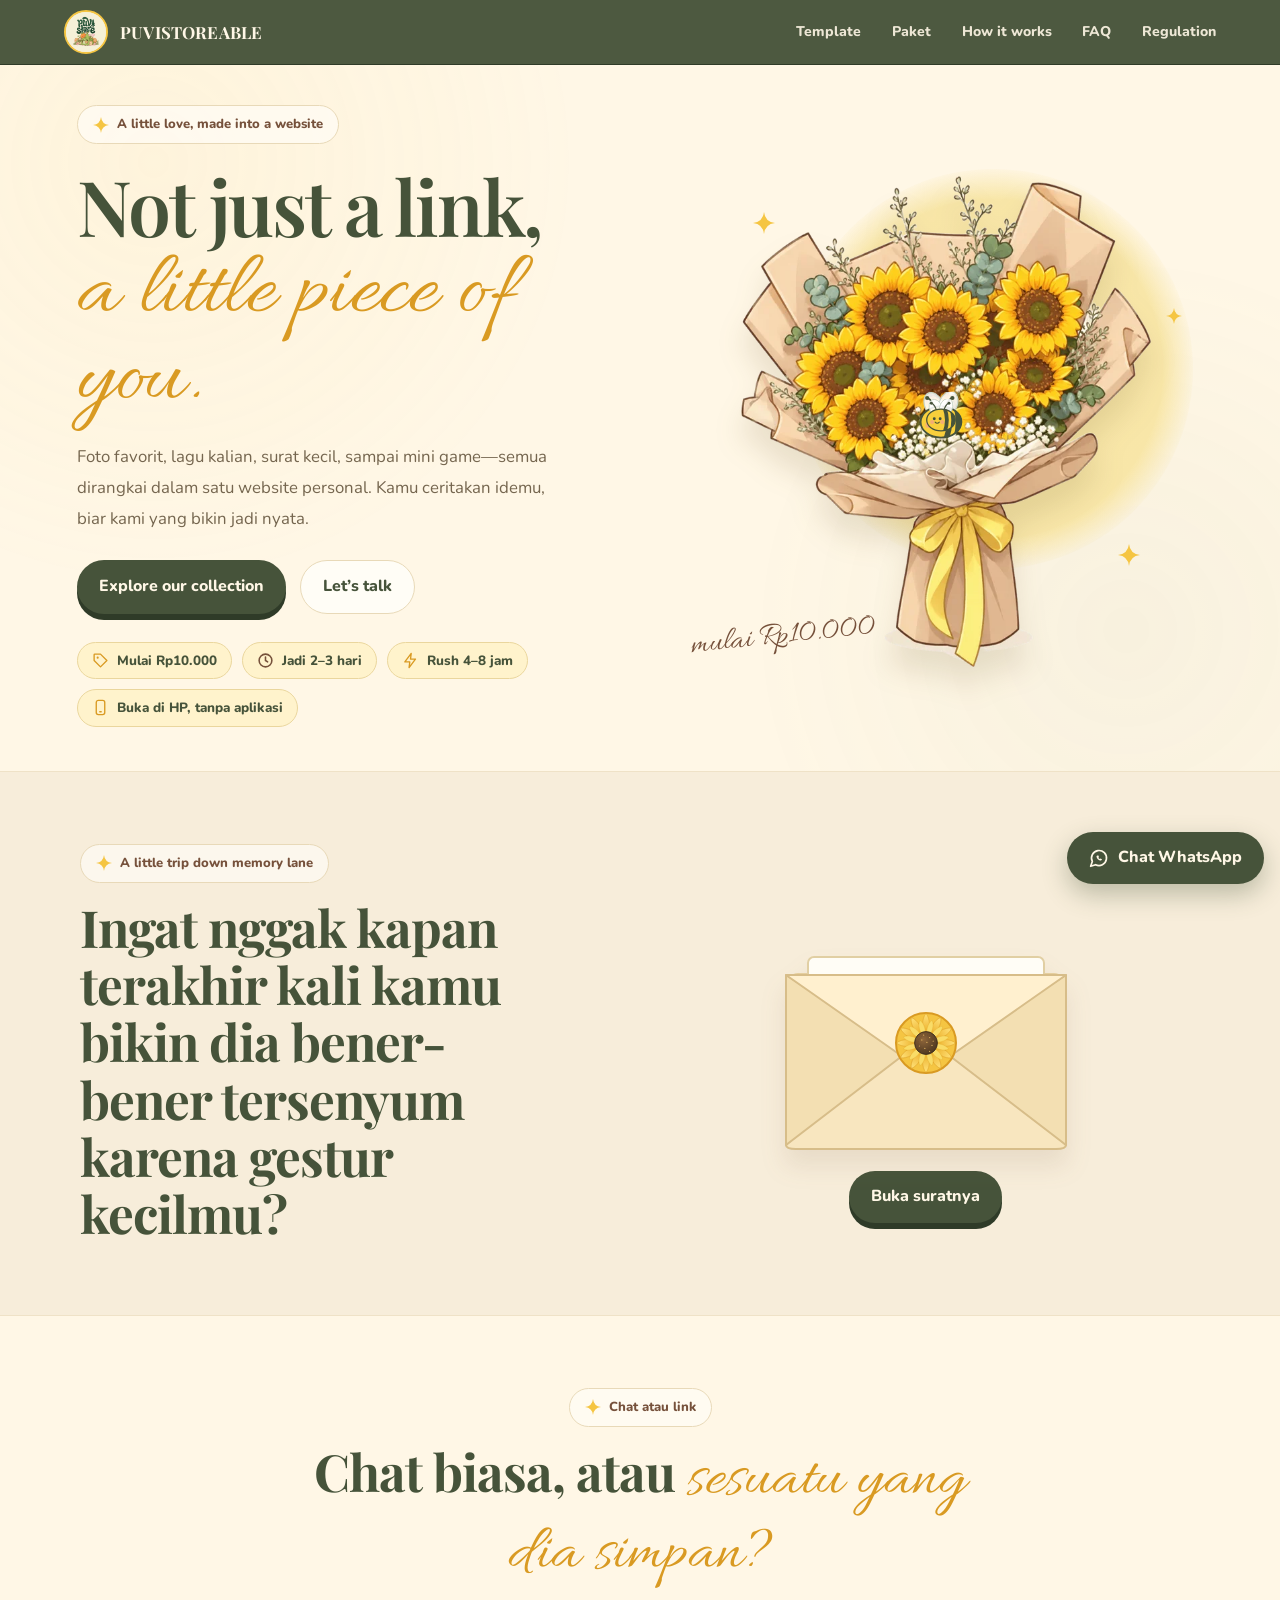
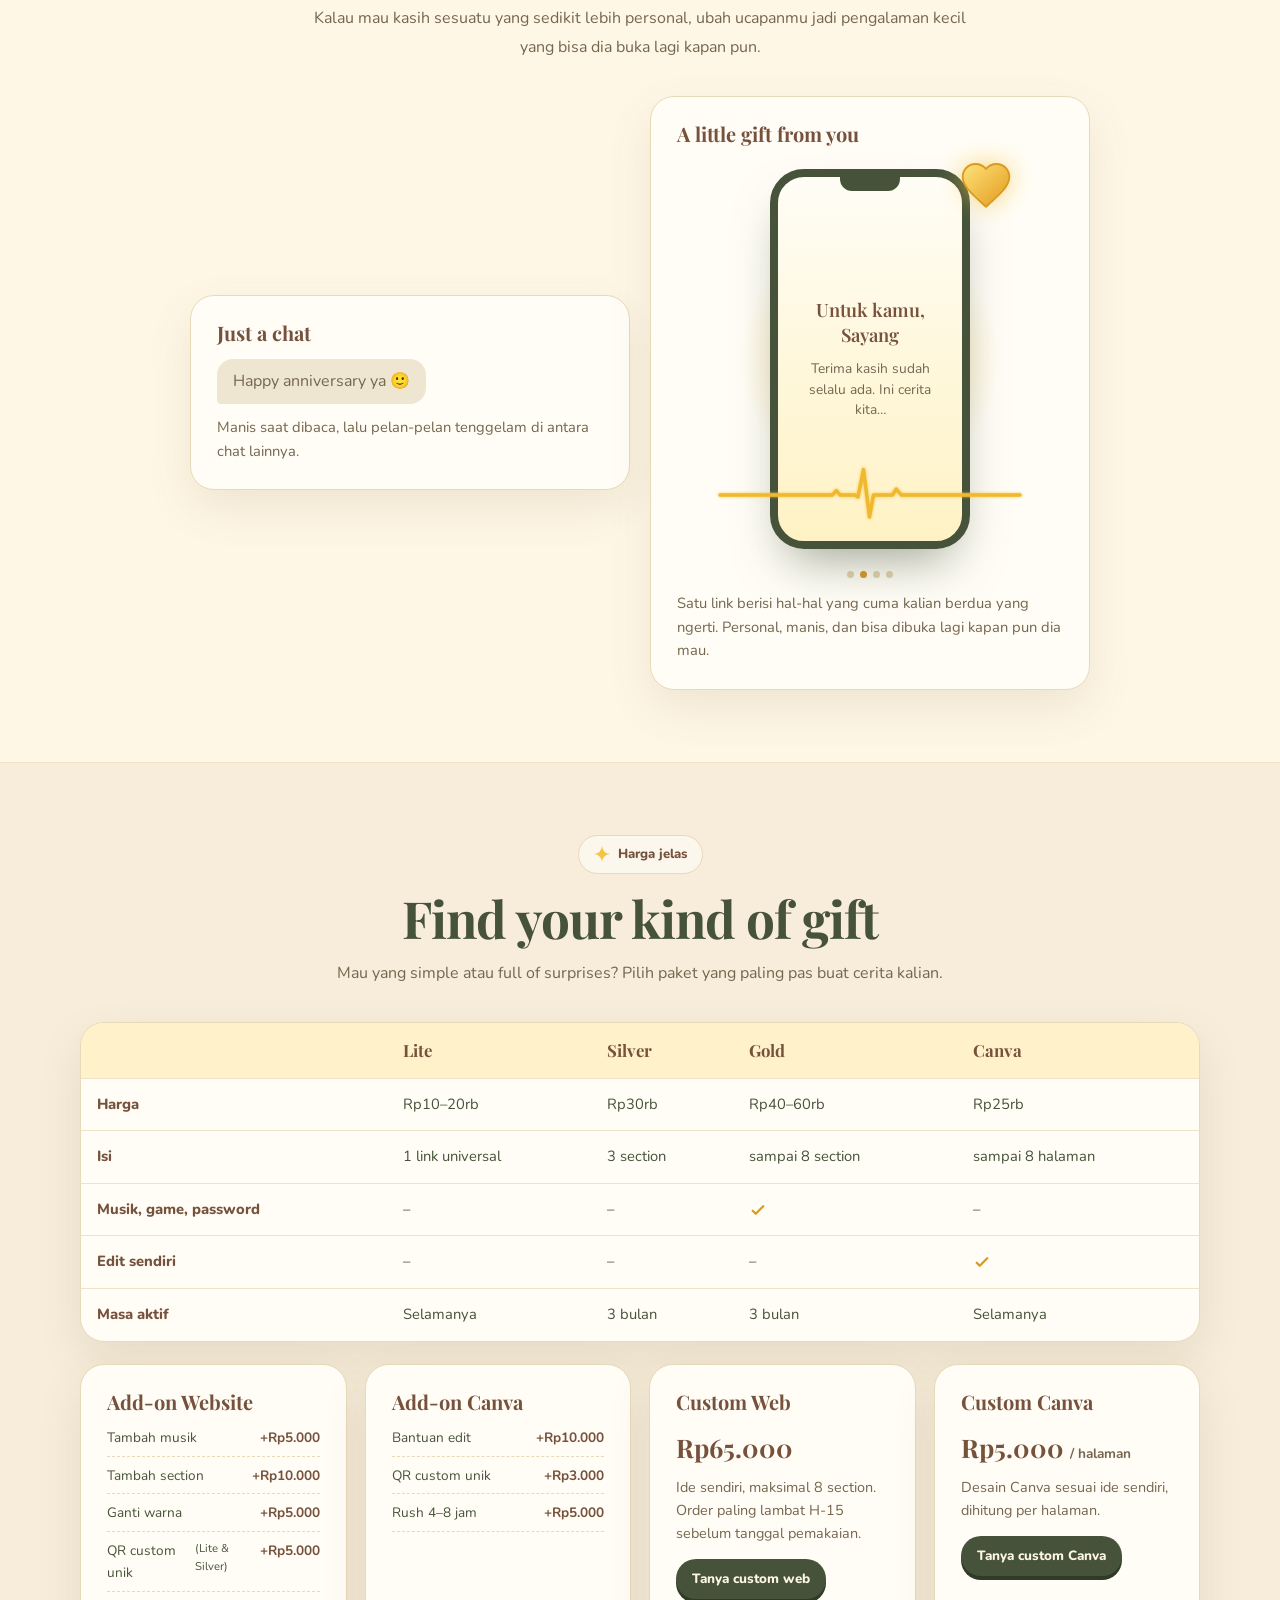
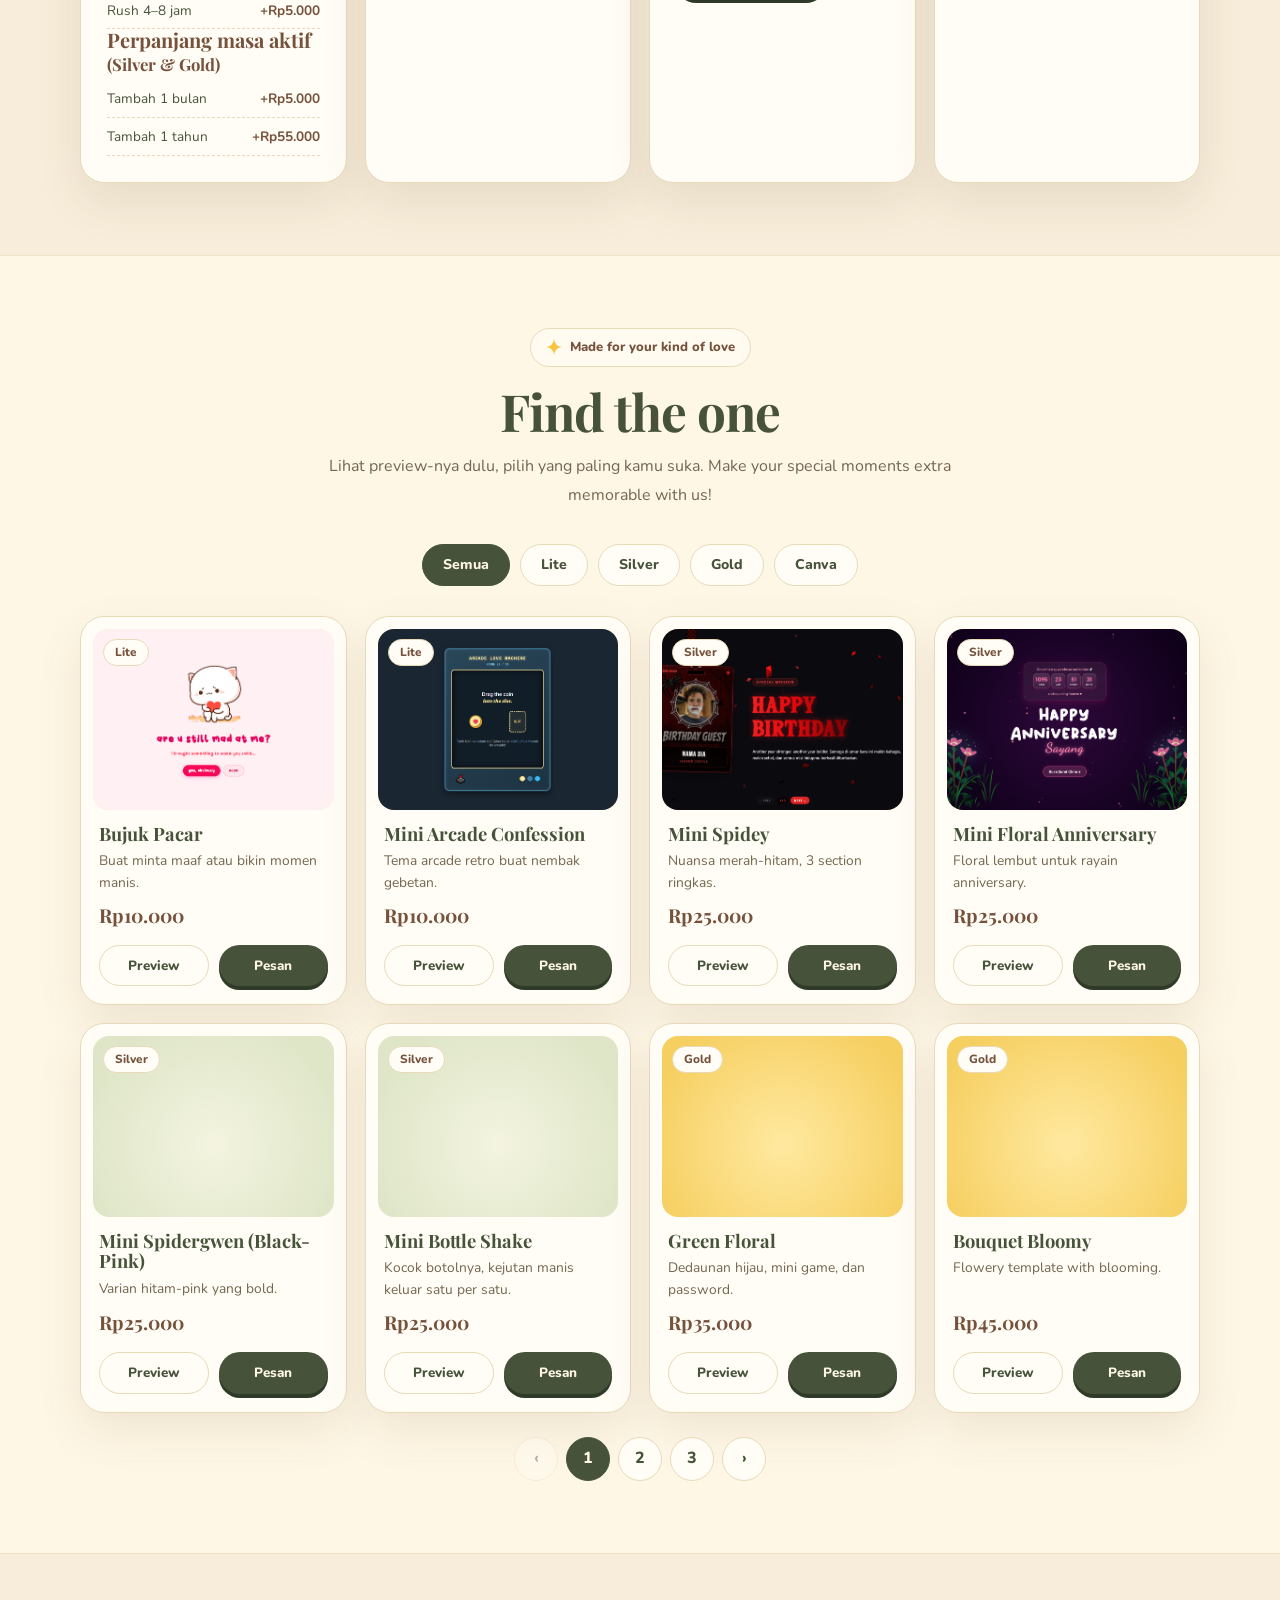
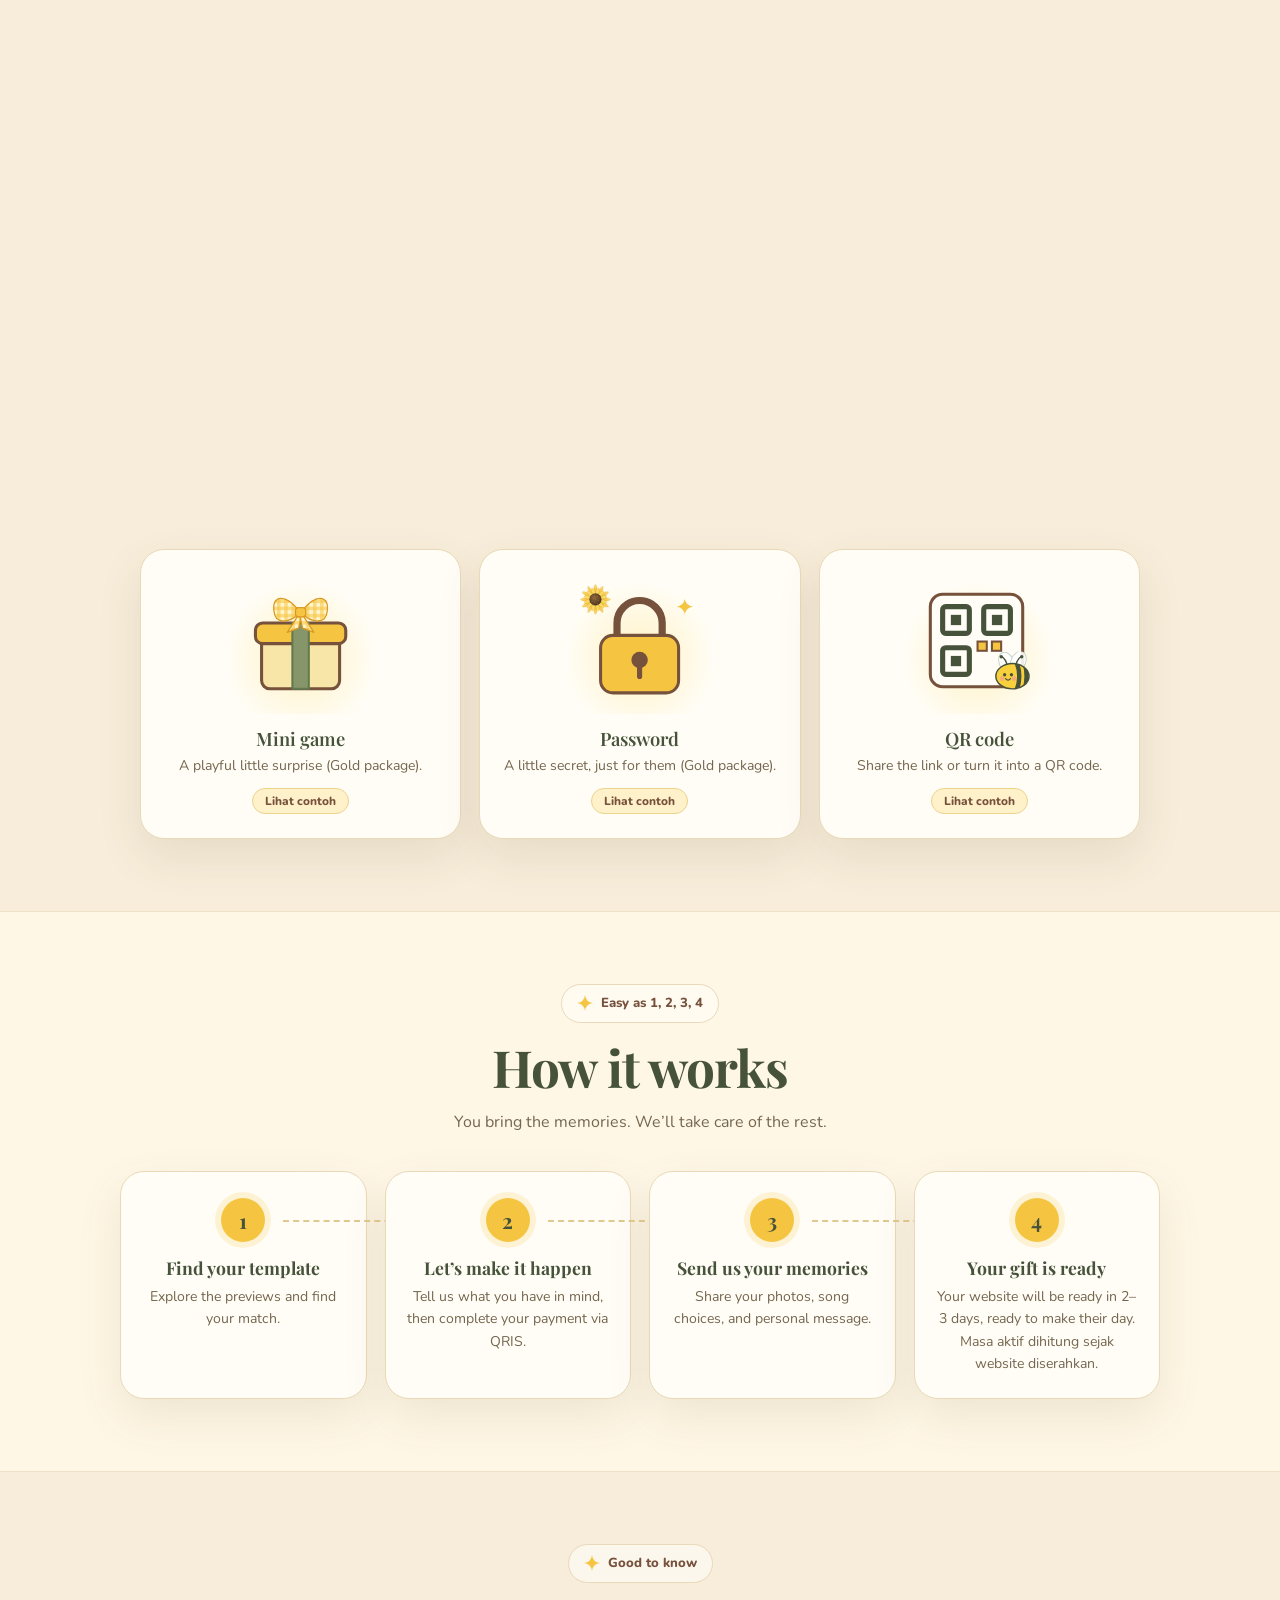
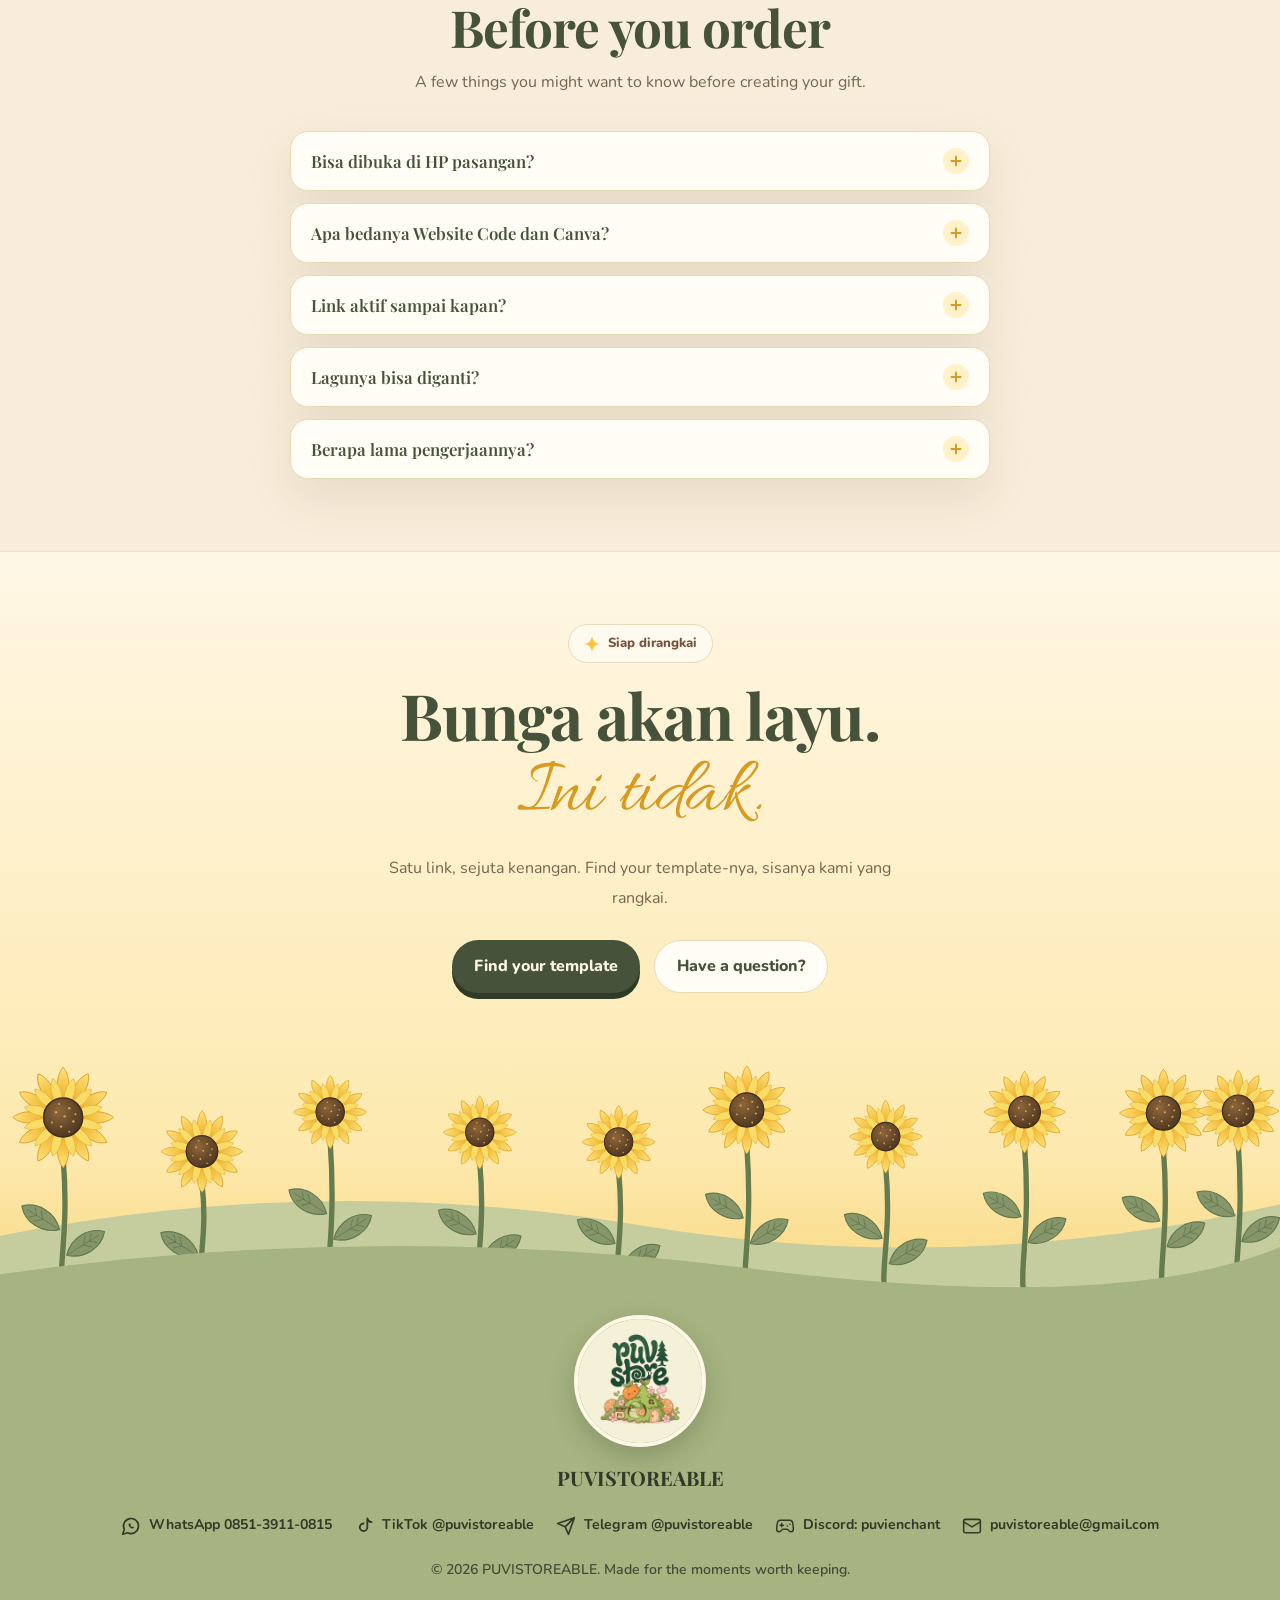
==== commit 770934d9: "edit masa aktif" ====
--- a/main_website/index.html
+++ b/main_website/index.html
@@ -1109,6 +1109,42 @@
       font-size: .84rem;
       color: var(--soft);
       background: var(--paper)
+    }
+
+    .tr>.rc {
+      height: auto;
+      flex: 0 0 280px;
+      background: var(--paper);
+      border: 1px solid var(--line);
+      border-radius: var(--r);
+      padding: 20px;
+      box-shadow: var(--shadow);
+      display: flex;
+      flex-direction: column;
+      gap: 8px
+    }
+
+    .rc .stars {
+      color: var(--honey);
+      font-size: 1.15rem;
+      letter-spacing: 2px
+    }
+
+    .rc .tp {
+      font-size: .78rem;
+      font-weight: 700;
+      color: var(--olive);
+      background: #87966a22;
+      align-self: flex-start;
+      padding: 3px 10px;
+      border-radius: 99px
+    }
+
+    .rc p {
+      margin: 0;
+      font-size: .9rem;
+      line-height: 1.6;
+      color: var(--brown)
     }
 
     /* STEPS */
@@ -3207,9 +3243,13 @@
               <li>Tambah musik<b>+Rp5.000</b></li>
               <li>Tambah section<b>+Rp10.000</b></li>
               <li>Ganti warna<b>+Rp5.000</b></li>
-              <li>QR custom unik<b>+Rp5.000</b></li>
-              <li>Upgrade lifetime<b>+Rp100.000</b></li>
+              <li>QR custom unik <small>(Lite &amp; Silver)</small><b>+Rp5.000</b></li>
               <li>Rush 4–8 jam<b>+Rp5.000</b></li>
+            </ul>
+            <h3>Perpanjang masa aktif <small>(Silver &amp; Gold)</small></h3>
+            <ul>
+              <li>Tambah 1 bulan<b>+Rp5.000</b></li>
+              <li>Tambah 1 tahun<b>+Rp55.000</b></li>
             </ul>
           </div>
           <div class="box ab">
@@ -3296,13 +3336,13 @@
       </div>
     </section>
 
-    <!-- Testimoni disembunyikan dulu: hapus atribut hidden setelah screenshot testimoni siap -->
-    <section class="rv" hidden aria-labelledby="t-testi">
+    <!-- Ulasan tampil otomatis setelah array R (di script) diisi bintang + teks -->
+    <section class="rv" id="ulasan" hidden aria-labelledby="t-testi">
       <div class="inner">
         <div class="heading"><span class="eyebrow"><svg>
               <use href="#sparkle" width="16" height="16" />
             </svg>Kata pembeli</span>
-          <h2 id="t-testi">Kata mereka</h2>
+          <h2 id="t-testi">Ulasan pembeli</h2>
           <p>Little love stories from our customers.</p>
         </div>
         <div class="tr" id="tr"></div>
@@ -3324,7 +3364,7 @@
           <div><strong>Send us your memories</strong><span>Share your photos, song choices, and personal message.</span>
           </div>
           <div><strong>Your gift is ready</strong><span>Your website will be ready in 2–3 days, ready to make their
-              day.</span></div>
+              day. Masa aktif dihitung sejak website diserahkan.</span></div>
         </div>
       </div>
     </section>
@@ -3349,8 +3389,10 @@
           </details>
           <details>
             <summary>Link aktif sampai kapan?</summary>
-            <p>Lite dan Canva aktif selamanya. Silver dan Gold aktif 3 bulan. Mau permanen? Tambah Upgrade Lifetime
-              (+Rp100.000) dan kamu dapat source code serta diajari deploy.</p>
+            <p>Lite dan Canva aktif selamanya. Silver dan Gold aktif <b>3 bulan sejak website diserahkan</b>; tanggal
+              berakhirnya kami kabari saat link dikirim. Mau lebih lama? Perpanjang <b>Rp5.000 per bulan</b> atau
+              <b>Rp55.000 per tahun</b>, dihitung dari tanggal masa aktif berakhir. Kami ingatkan sebelum masa aktif
+              habis.</p>
           </details>
           <details>
             <summary>Lagunya bisa diganti?</summary>
@@ -3468,10 +3510,13 @@
       <p>Jam operasional 08.00–24.00 WIB. Dengan membayar, kamu menyetujui ketentuan di bawah.</p>
       <p><b>Payment &amp; refund.</b> Order diproses setelah pembayaran QRIS dikonfirmasi. Payment = fixed order, tidak
         bisa cancel atau refund.</p>
-      <p><b>Pengerjaan &amp; revisi.</b> ±3 hari kerja setelah payment dan data lengkap. Gratis revisi minor maksimal 2x
+      <p><b>Pengerjaan &amp; revisi.</b> ±2-3 hari kerja setelah payment dan data lengkap. Gratis revisi minor maksimal 2x
         (typo, teks, posisi foto).</p>
       <p><b>Rush (+Rp5.000).</b> Siap sekitar 4–8 jam setelah payment dikonfirmasi.</p>
       <p><b>Custom design.</b> Order paling lambat H-15 sebelum tanggal pemakaian, dengan brief yang jelas.</p>
+      <p><b>Masa aktif.</b> Silver &amp; Gold aktif 3 bulan sejak website diserahkan. Perpanjangan: Rp5.000/bulan atau
+        Rp55.000/tahun, dihitung dari tanggal berakhir. Jika tidak diperpanjang, link dinonaktifkan dan data disimpan
+        14 hari, lalu dihapus. Revisi dan perubahan desain tidak termasuk perpanjangan.</p>
       <p><b>Personal use.</b> Template hanya untuk pemakaian pribadi, dilarang dijual ulang atau didistribusikan.
         Menjadikan katalog ini sebagai request custom di store lain dikenai penalti Rp100.000.</p>
       <button class="btn btn-primary" type="button" data-close>Saya mengerti</button>
@@ -3518,6 +3563,10 @@
         imgs: ['img/mini-spidergwen-black-pink-mood-1.webp', 'img/mini-spidergwen-black-pink-mood-2.webp', 'img/mini-spidergwen-black-pink-mood-3.webp']
       },
       {
+        n: 'Mini Bottle Shake', k: 'silver', p: 25000, e: '🍾', d: 'Kocok botolnya, kejutan manis keluar satu per satu.', demo: 'https://mini-bottle-shake.puvistoreable.web.id/',
+        img: 'img/mini-bottle-shake.png'
+      },
+      {
         n: 'Green Floral', k: 'gold', p: 35000, e: '🌿', d: 'Dedaunan hijau, mini game, dan password.', demo: 'https://green-floral.puvistoreable.web.id/',
         img: 'img/green-floral.png',
         imgs: ['img/green-floral-mood-1.webp', 'img/green-floral-mood-2.webp', 'img/green-floral-mood-3.webp']
@@ -3531,6 +3580,14 @@
         n: 'Blue Moonlit', k: 'gold', p: 40000, e: '🌙', d: 'Pixel art malam hari warna biru.', demo: 'https://blue-moonlit.puvistoreable.web.id/',
         img: 'img/blue-moonlit.png',
         imgs: ['img/blue-moonlit-mood-1.webp', 'img/blue-moonlit-mood-2.webp', 'img/blue-moonlit-mood-3.webp']
+      },
+      {
+        n: 'Ube Matcha', k: 'gold', p: 35000, e: '🍵', d: 'Ungu ube dan hijau matcha yang lembut, penuh kejutan interaktif.', demo: 'https://matcha-ube.puvistoreable.web.id/',
+        img: 'img/ube-matcha.png'
+      },
+      {
+        n: 'Halloween Party', k: 'gold', p: 40000, e: '🎃', d: 'Pesta Halloween: labu, kue, mini game permen, dan kejutan spooky.', demo: 'https://halloween-party.puvistoreable.web.id/',
+        img: 'img/halloween-party.png'
       },
       {
         n: 'Berry Pinkies', k: 'gold', p: 45000, e: '🍓', d: 'Berry-pink manis dengan fitur interaktif penuh.', demo: 'https://berry-pinkies.puvistoreable.web.id/',
@@ -3568,7 +3625,14 @@
         imgs: ['imgs/lily-wood-mood-1.png', 'imgs/lily-wood-mood-2.png', 'imgs/lily-wood-mood-3.png', 'imgs/lily-wood-mood-4.png']
       }];
 
-    const T = []; // isi path screenshot testimoni asli, mis. 'img/testi-1.webp'
+    // Ulasan: s = bintang (1-5), t = teks ulasan. Kartu hanya tampil jika s dan t terisi.
+    const R = [
+      { n: 'Blue Moonlit', s: 0, t: '' },
+      { n: 'Lily Wood', s: 0, t: '' },
+      { n: 'Boyfriend Day', s: 0, t: '' },
+      { n: 'Mini Spidergwen (Black-Pink)', s: 0, t: '' },
+      { n: 'Bouquet Bloomy', s: 0, t: '' }
+    ];
     const $ = s => document.querySelector(s), $$ = s => [...document.querySelectorAll(s)];
     const PET = '<svg class="petal-deco" aria-hidden="true"><use href="#sf-head" width="72" height="72"/></svg>';
     let F = 'all', PG = 0; const mqS = matchMedia('(max-width:767px)'), mqM = matchMedia('(max-width:1023px)'), per = () => mqS.matches ? 4 : mqM.matches ? 6 : 8;
@@ -3577,7 +3641,11 @@
     draw('all');
     mqS.addEventListener('change', () => draw()); mqM.addEventListener('change', () => draw());
     function toChips() { if ($('#chips').getBoundingClientRect().top < 70) $('#chips').scrollIntoView({ behavior: RM ? 'auto' : 'smooth', block: 'start' }) }
-    $('#tr').innerHTML = T.length ? T.map(s => `<img src="${s}" alt="Testimoni pembeli" loading="lazy">`).join('') : [1, 2, 3, 4].map(() => '<div class="ph0">Tempel screenshot chat pembeli di sini (isi array T)</div>').join('');
+    const RVW = R.filter(r => r.s >= 1 && r.t), esc = v => String(v).replace(/[&<>"]/g, c => ({ '&': '&amp;', '<': '&lt;', '>': '&gt;', '"': '&quot;' }[c]));
+    if (RVW.length) {
+      $('#tr').innerHTML = RVW.map(r => { const n = Math.min(5, Math.round(r.s)); return `<article class="rc"><div class="stars" role="img" aria-label="${n} dari 5 bintang">${'★'.repeat(n)}${'☆'.repeat(5 - n)}</div><span class="tp">${esc(r.n)}</span><p>${esc(r.t)}</p></article>` }).join('');
+      $('#ulasan').hidden = false;
+    }
     $$('[data-wa]').forEach(a => a.href = wa(a.dataset.wa));
     function closeAll() { $$('.md').forEach(m => m.classList.remove('on')) }
     document.addEventListener('click', e => {
@@ -3598,9 +3666,9 @@
     document.addEventListener('change', e => { if (e.target.dataset.ad !== undefined) upd() });
     document.addEventListener('keydown', e => { if (e.key === 'Escape') closeAll() });
     const fmt = n => n.toLocaleString('id-ID'); let cur;
-    const BF = { lite: ['Link website universal', 'Masa aktif selamanya', 'Responsif di HP, tablet, desktop', 'QR code basic', 'Isi dikerjakan kami, tidak bisa diedit'], silver: ['3 halaman / section', 'Tampilan ringkas & elegan', 'Masa aktif 3 bulan', 'Responsif di semua layar', 'QR code basic'], gold: ['Sampai 8 section', 'Musik, mini game & password', 'Full interactive', 'Masa aktif 3 bulan', 'QR code custom'], canva: ['Link template Canva sampai 8 halaman', 'Bisa kamu edit sendiri kapan saja', 'Berlaku selamanya'] };
-    const AD = [['Tambah musik', 5000], ['Tambah section', 10000], ['Ganti warna', 5000], ['QR custom unik', 5000], ['Upgrade lifetime', 100000], ['Rush 4–8 jam', 5000]], AC = [['Bantuan edit', 10000], ['QR custom unik', 3000], ['Rush 4–8 jam', 5000]];
-    const ads = k => k == 'canva' ? AC : AD.filter(a => !(k == 'gold' && a[0] == 'Tambah musik') && !(k == 'lite' && a[0] == 'Upgrade lifetime'));
+    const BF = { lite: ['Link website universal', 'Masa aktif selamanya', 'Responsif di HP, tablet, desktop', 'QR code basic', 'Isi dikerjakan kami, tidak bisa diedit'], silver: ['3 halaman / section', 'Tampilan ringkas & elegan', 'Masa aktif 3 bulan sejak diserahkan, bisa diperpanjang', 'Responsif di semua layar', 'QR code basic'], gold: ['Sampai 8 section', 'Musik, mini game atau password', 'Full interactive', 'Masa aktif 3 bulan sejak diserahkan, bisa diperpanjang', 'QR code custom'], canva: ['Link template Canva sampai 8 halaman', 'Bisa kamu edit sendiri kapan saja', 'Berlaku selamanya'] };
+    const AD = [['Tambah musik', 5000], ['Tambah section', 10000], ['Ganti warna', 5000], ['QR custom unik', 5000], ['Rush 4–8 jam', 5000]], AC = [['Bantuan edit', 10000], ['QR custom unik', 3000], ['Rush 4–8 jam', 5000]];
+    const ads = k => k == 'canva' ? AC : AD.filter(a => !(k == 'gold' && (a[0] == 'Tambah musik' || a[0] == 'QR custom unik')));
     const HIDE_MB = ['silver', 'gold']; // paket yang moodboard-nya disembunyikan sementara (kosongkan array untuk menampilkan lagi)
     const MB = { lite: '#fff0b8,#fde9ae', silver: '#eef0d8,#d5deba', gold: '#ffe9a0,#f6cf61', canva: '#fbeedc,#efd8bb' };
     function openPv(i) {
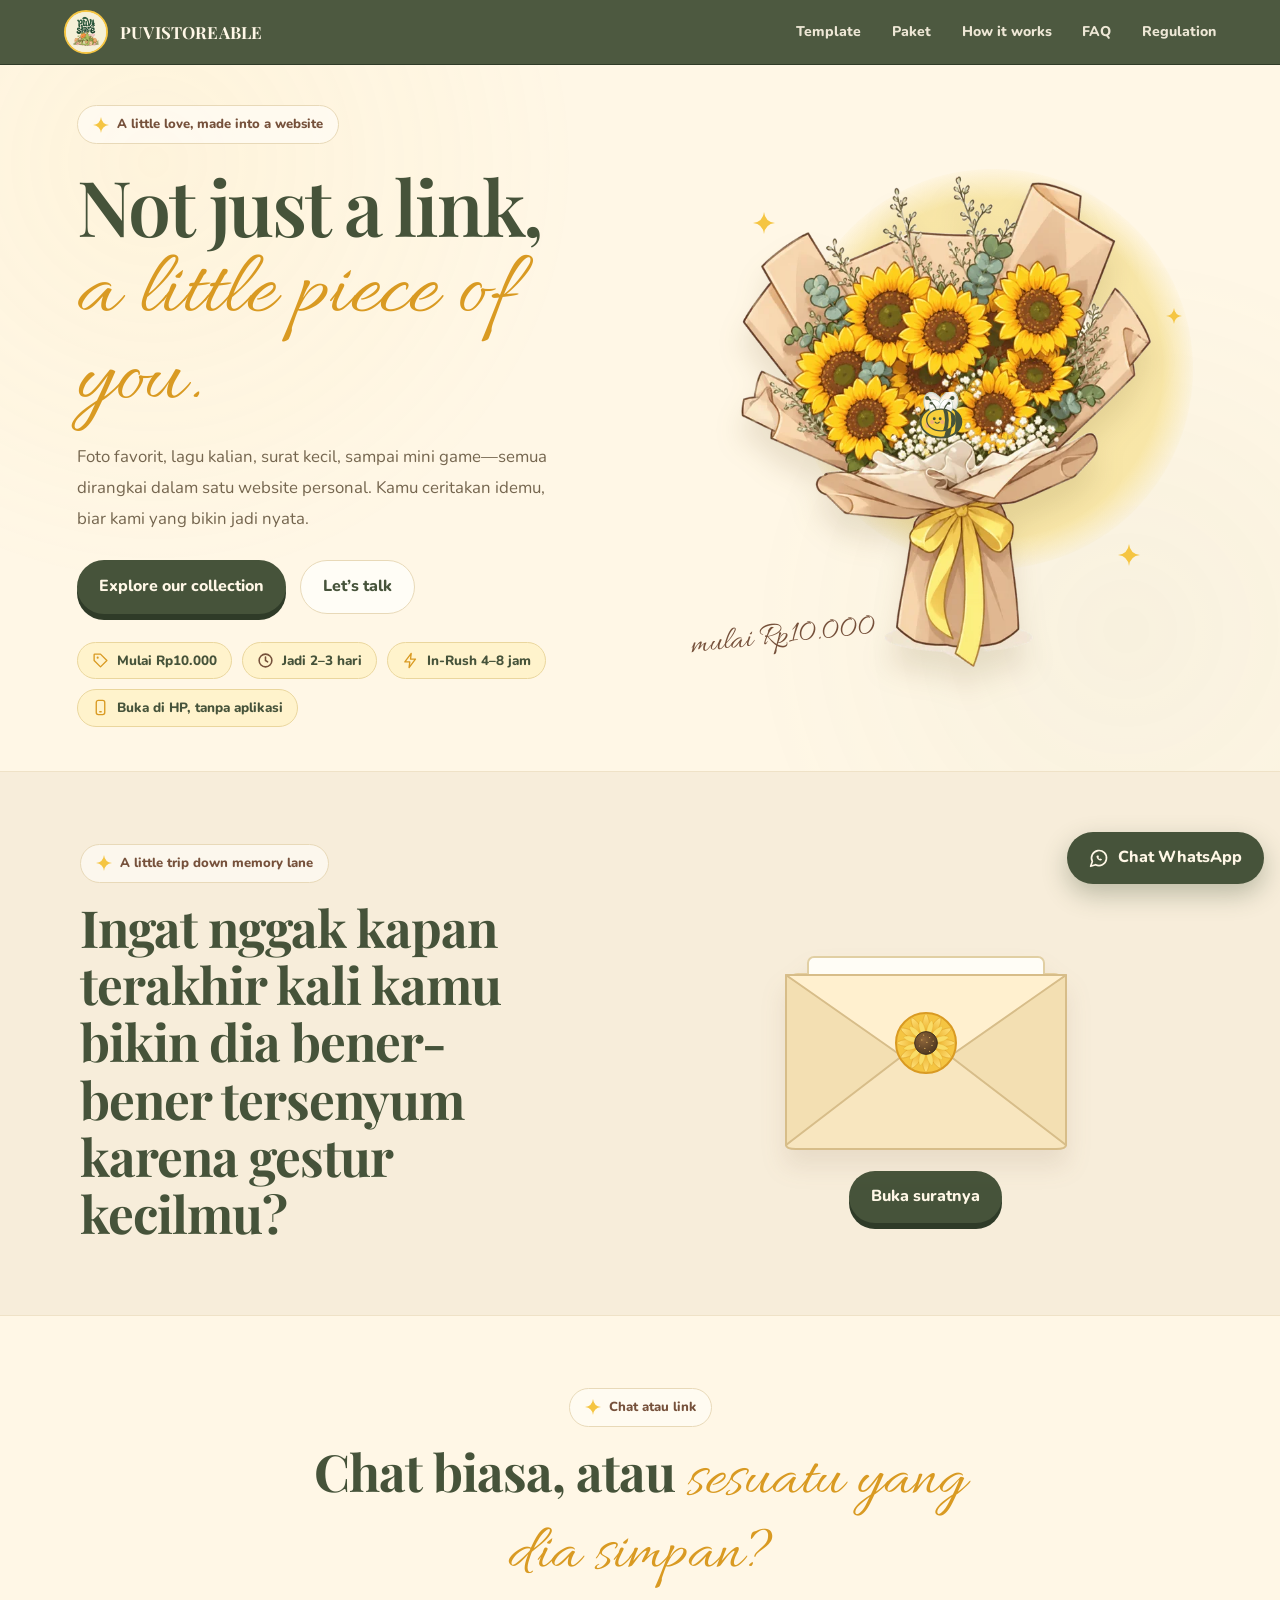
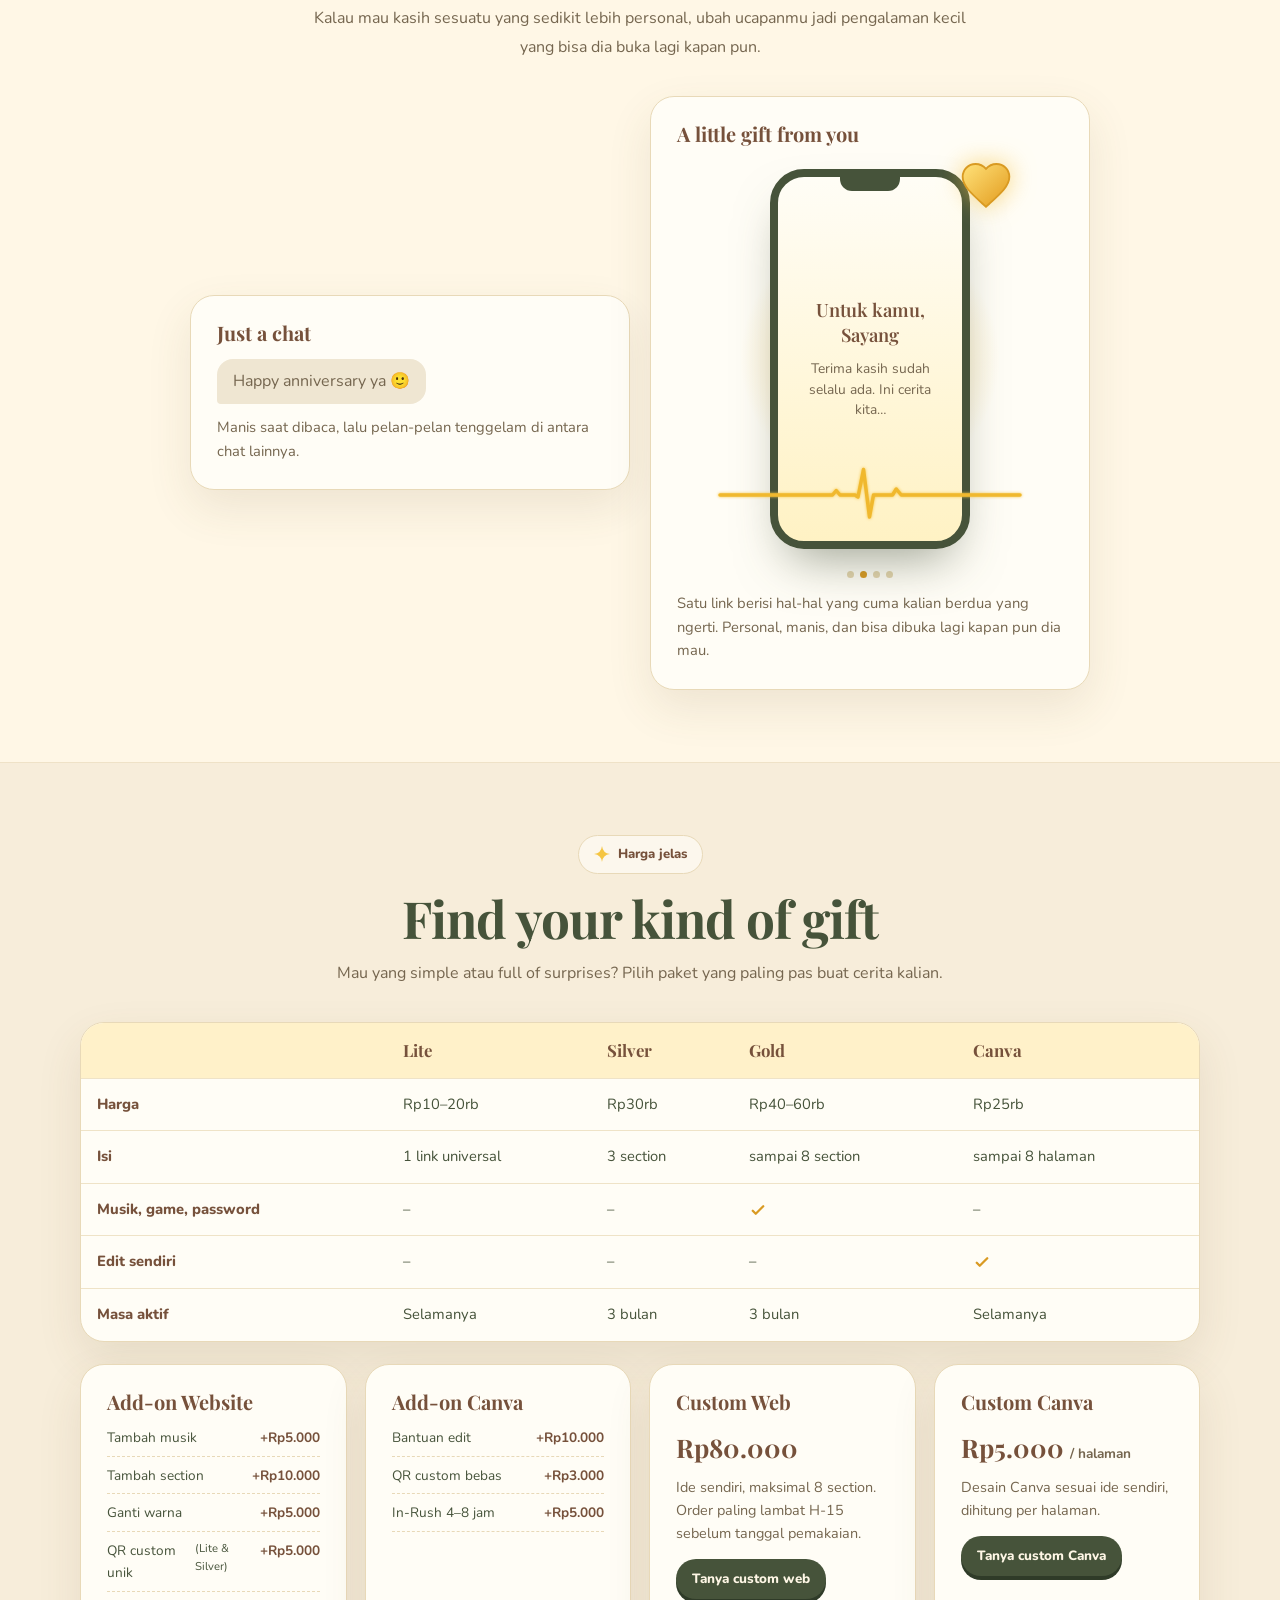
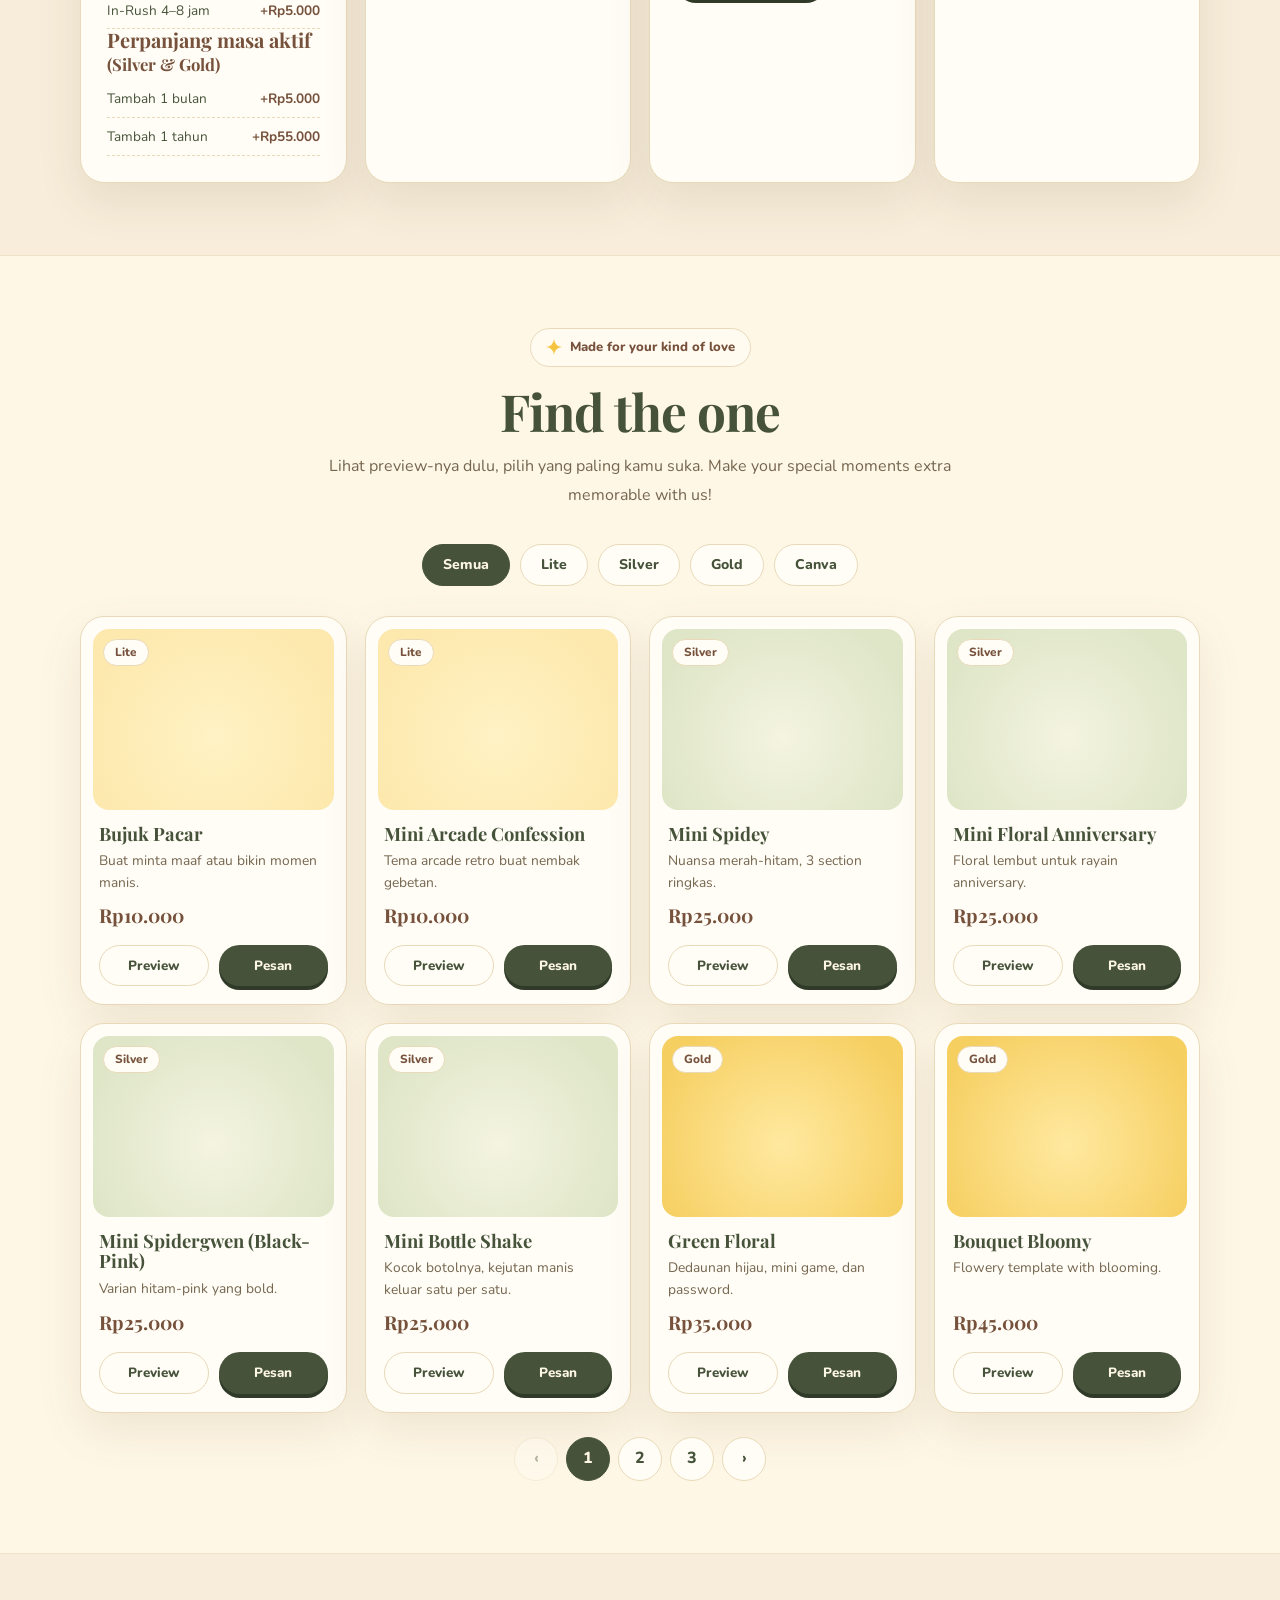
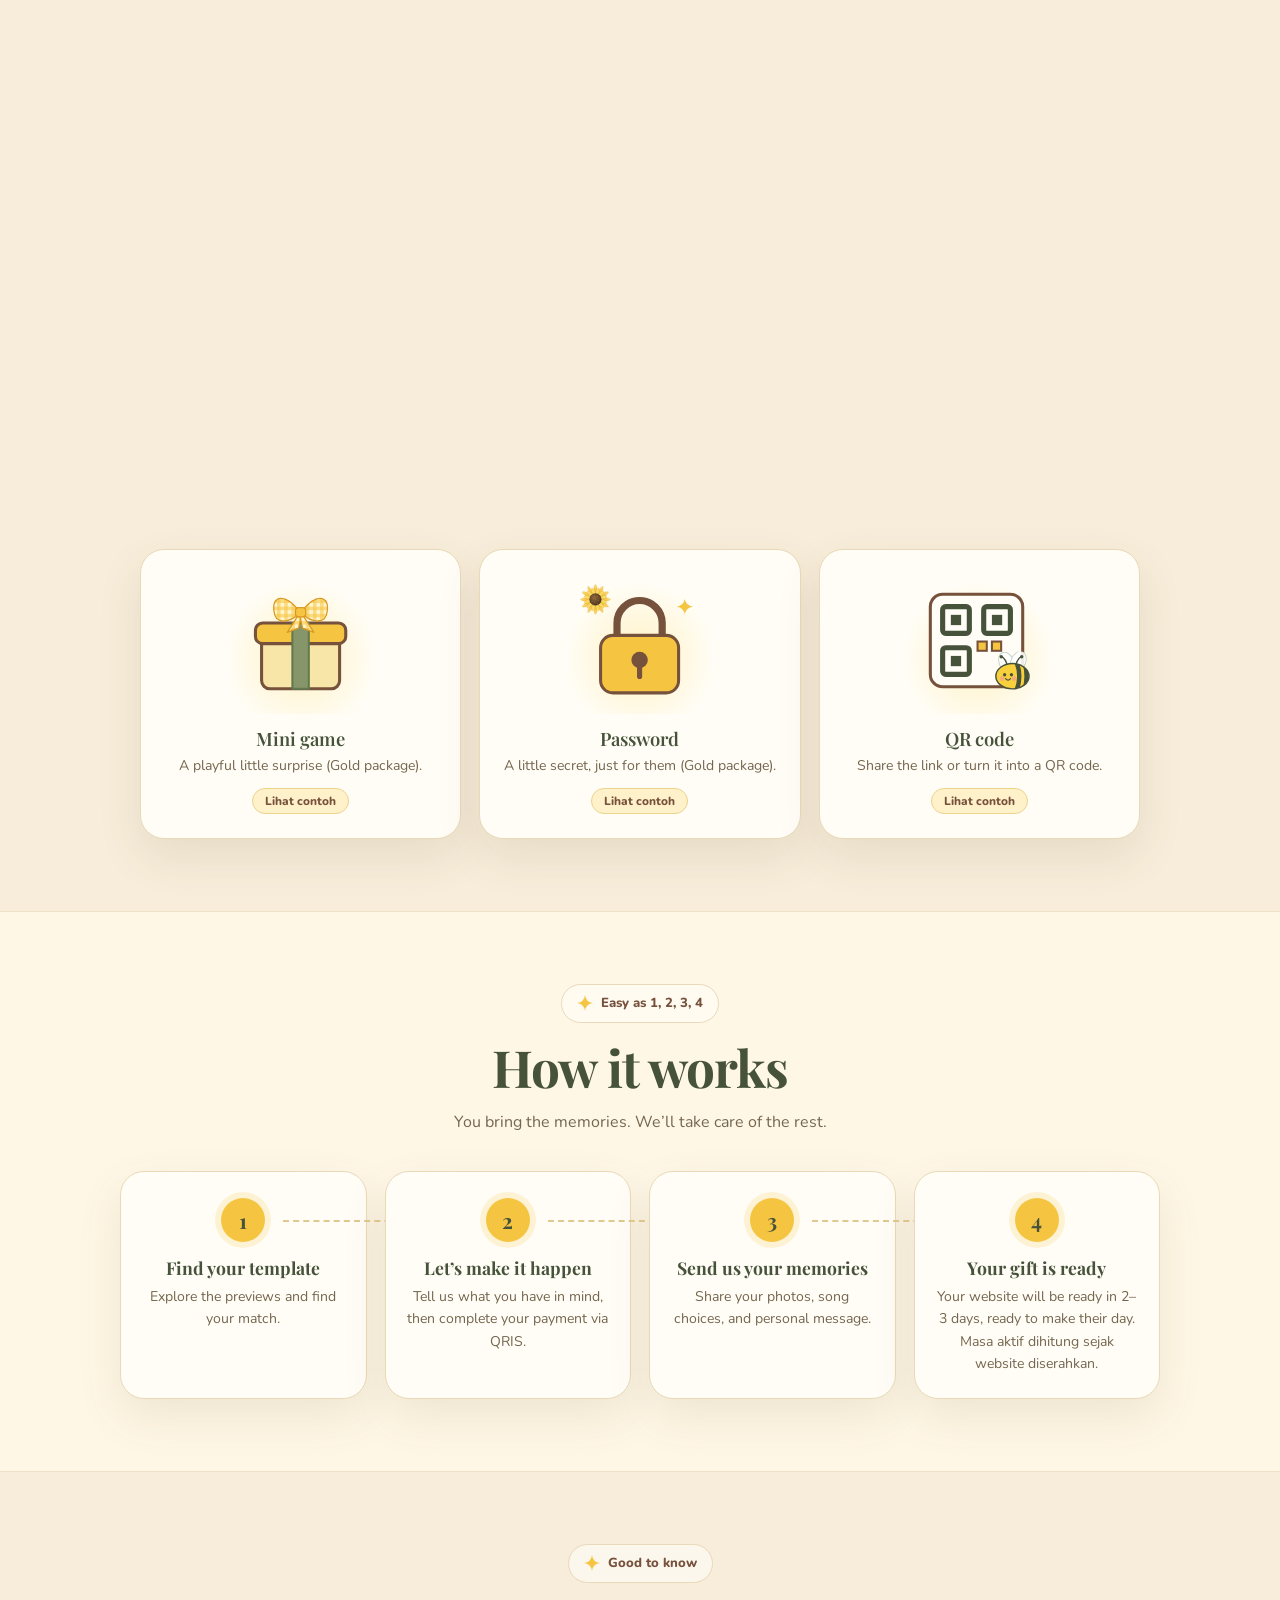
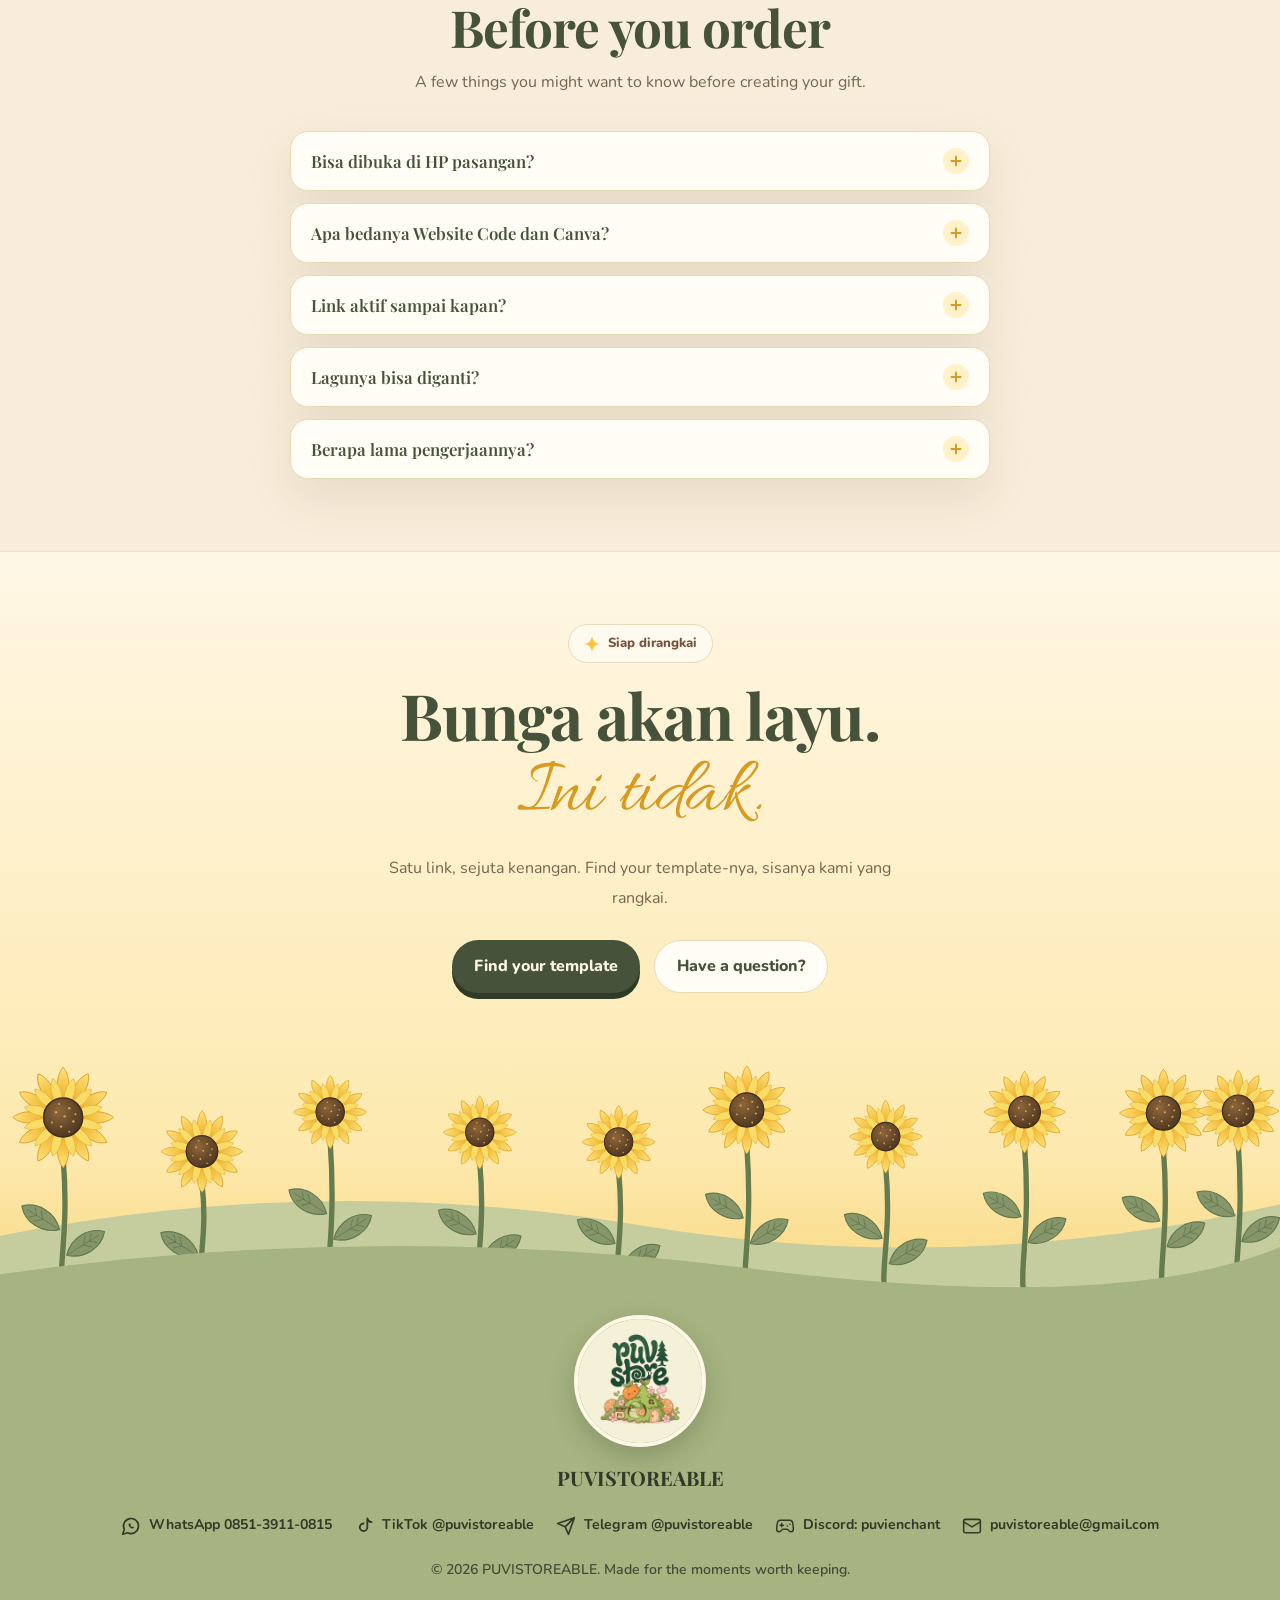
==== commit c5780dc4: "ganti haga" ====
--- a/main_website/index.html
+++ b/main_website/index.html
@@ -3034,7 +3034,7 @@
             </svg>Jadi 2–3 hari</li>
           <li><svg>
               <use href="#x-bolt" width="17" height="17" />
-            </svg>Rush 4–8 jam</li>
+            </svg>In-Rush 4–8 jam</li>
           <li><svg>
               <use href="#x-phone" width="17" height="17" />
             </svg>Buka di HP, tanpa aplikasi</li>
@@ -3244,7 +3244,7 @@
               <li>Tambah section<b>+Rp10.000</b></li>
               <li>Ganti warna<b>+Rp5.000</b></li>
               <li>QR custom unik <small>(Lite &amp; Silver)</small><b>+Rp5.000</b></li>
-              <li>Rush 4–8 jam<b>+Rp5.000</b></li>
+              <li>In-Rush 4–8 jam<b>+Rp5.000</b></li>
             </ul>
             <h3>Perpanjang masa aktif <small>(Silver &amp; Gold)</small></h3>
             <ul>
@@ -3256,13 +3256,13 @@
             <h3>Add-on Canva</h3>
             <ul>
               <li>Bantuan edit<b>+Rp10.000</b></li>
-              <li>QR custom unik<b>+Rp3.000</b></li>
-              <li>Rush 4–8 jam<b>+Rp5.000</b></li>
+              <li>QR custom bebas<b>+Rp3.000</b></li>
+              <li>In-Rush 4–8 jam<b>+Rp5.000</b></li>
             </ul>
           </div>
           <div class="box ab">
             <h3>Custom Web</h3>
-            <p class="price">Rp65.000</p>
+            <p class="price">Rp80.000</p>
             <p>Ide sendiri, maksimal 8 section. Order paling lambat H-15 sebelum tanggal pemakaian.</p><a
               class="btn btn-primary sm" data-wa="Halo Kak, aku mau tanya custom web ide sendiri" target="_blank"
               rel="noopener">Tanya custom web</a>
@@ -3401,7 +3401,7 @@
           </details>
           <details>
             <summary>Berapa lama pengerjaannya?</summary>
-            <p>Sekitar 2–3 hari kerja setelah pembayaran dan data lengkap. Butuh cepat? Rush (+Rp5.000) siap dalam 4–8
+            <p>Sekitar 2–3 hari kerja setelah pembayaran dan data lengkap. Butuh cepat? In-Rush (+Rp5.000) siap dalam 4–8
               jam.</p>
           </details>
         </div>
@@ -3512,7 +3512,7 @@
         bisa cancel atau refund.</p>
       <p><b>Pengerjaan &amp; revisi.</b> ±2-3 hari kerja setelah payment dan data lengkap. Gratis revisi minor maksimal 2x
         (typo, teks, posisi foto).</p>
-      <p><b>Rush (+Rp5.000).</b> Siap sekitar 4–8 jam setelah payment dikonfirmasi.</p>
+      <p><b>In-Rush (+Rp5.000).</b> Siap sekitar 4–8 jam setelah payment dikonfirmasi.</p>
       <p><b>Custom design.</b> Order paling lambat H-15 sebelum tanggal pemakaian, dengan brief yang jelas.</p>
       <p><b>Masa aktif.</b> Silver &amp; Gold aktif 3 bulan sejak website diserahkan. Perpanjangan: Rp5.000/bulan atau
         Rp55.000/tahun, dihitung dari tanggal berakhir. Jika tidak diperpanjang, link dinonaktifkan dan data disimpan
@@ -3582,6 +3582,10 @@
         imgs: ['img/blue-moonlit-mood-1.webp', 'img/blue-moonlit-mood-2.webp', 'img/blue-moonlit-mood-3.webp']
       },
       {
+        n: 'Father`s Day', k: 'gold', p: 40000, e: '👨🏻', d: 'Ucapan sayang dan terima kasih Ayah.', demo: 'https://fathers-day.puvistoreable.web.id/',
+        img: 'img/fathers-day.png'
+      },
+      {
         n: 'Ube Matcha', k: 'gold', p: 35000, e: '🍵', d: 'Ungu ube dan hijau matcha yang lembut, penuh kejutan interaktif.', demo: 'https://matcha-ube.puvistoreable.web.id/',
         img: 'img/ube-matcha.png'
       },
@@ -3667,7 +3671,7 @@
     document.addEventListener('keydown', e => { if (e.key === 'Escape') closeAll() });
     const fmt = n => n.toLocaleString('id-ID'); let cur;
     const BF = { lite: ['Link website universal', 'Masa aktif selamanya', 'Responsif di HP, tablet, desktop', 'QR code basic', 'Isi dikerjakan kami, tidak bisa diedit'], silver: ['3 halaman / section', 'Tampilan ringkas & elegan', 'Masa aktif 3 bulan sejak diserahkan, bisa diperpanjang', 'Responsif di semua layar', 'QR code basic'], gold: ['Sampai 8 section', 'Musik, mini game atau password', 'Full interactive', 'Masa aktif 3 bulan sejak diserahkan, bisa diperpanjang', 'QR code custom'], canva: ['Link template Canva sampai 8 halaman', 'Bisa kamu edit sendiri kapan saja', 'Berlaku selamanya'] };
-    const AD = [['Tambah musik', 5000], ['Tambah section', 10000], ['Ganti warna', 5000], ['QR custom unik', 5000], ['Rush 4–8 jam', 5000]], AC = [['Bantuan edit', 10000], ['QR custom unik', 3000], ['Rush 4–8 jam', 5000]];
+    const AD = [['Tambah musik', 5000], ['Tambah section', 10000], ['Ganti warna', 5000], ['QR custom unik', 5000], ['In-Rush 4–8 jam', 5000]], AC = [['Bantuan edit', 10000], ['QR custom unik', 3000], ['In-Rush 4–8 jam', 5000]];
     const ads = k => k == 'canva' ? AC : AD.filter(a => !(k == 'gold' && (a[0] == 'Tambah musik' || a[0] == 'QR custom unik')));
     const HIDE_MB = ['silver', 'gold']; // paket yang moodboard-nya disembunyikan sementara (kosongkan array untuk menampilkan lagi)
     const MB = { lite: '#fff0b8,#fde9ae', silver: '#eef0d8,#d5deba', gold: '#ffe9a0,#f6cf61', canva: '#fbeedc,#efd8bb' };
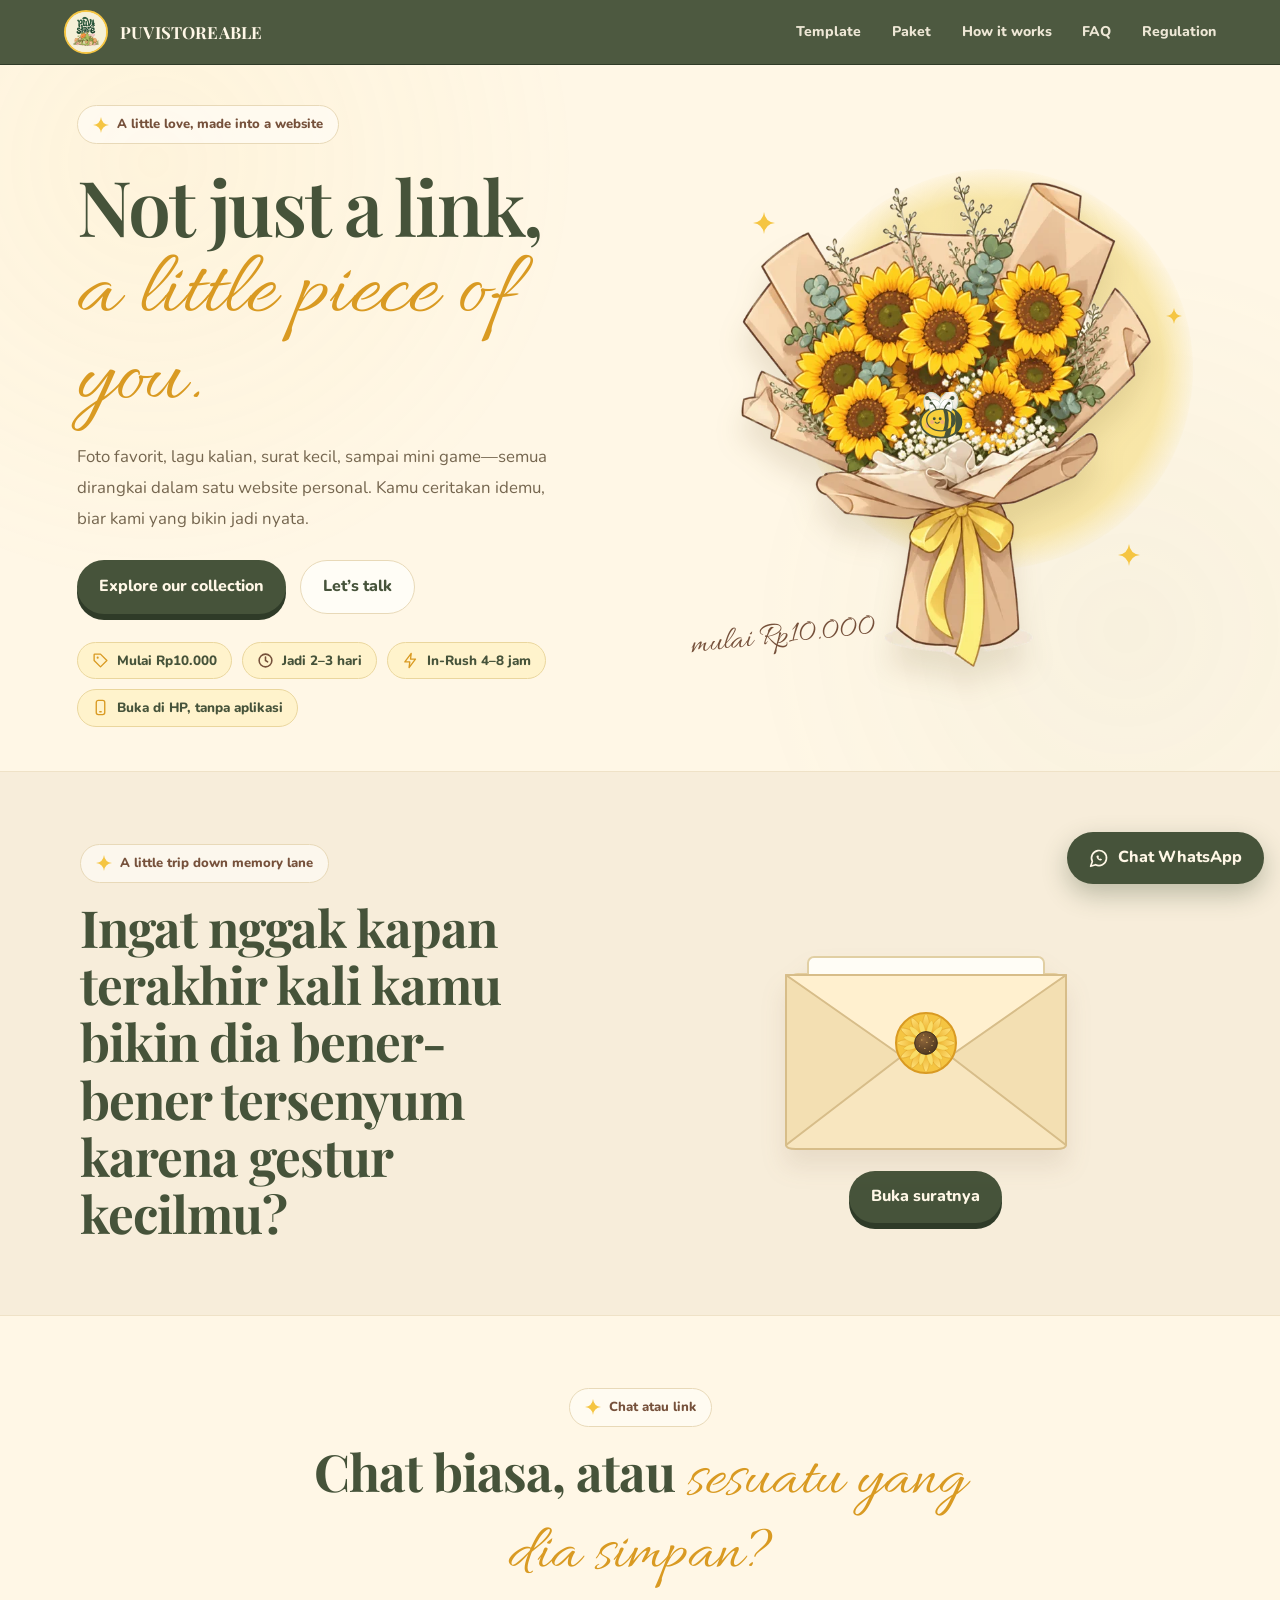
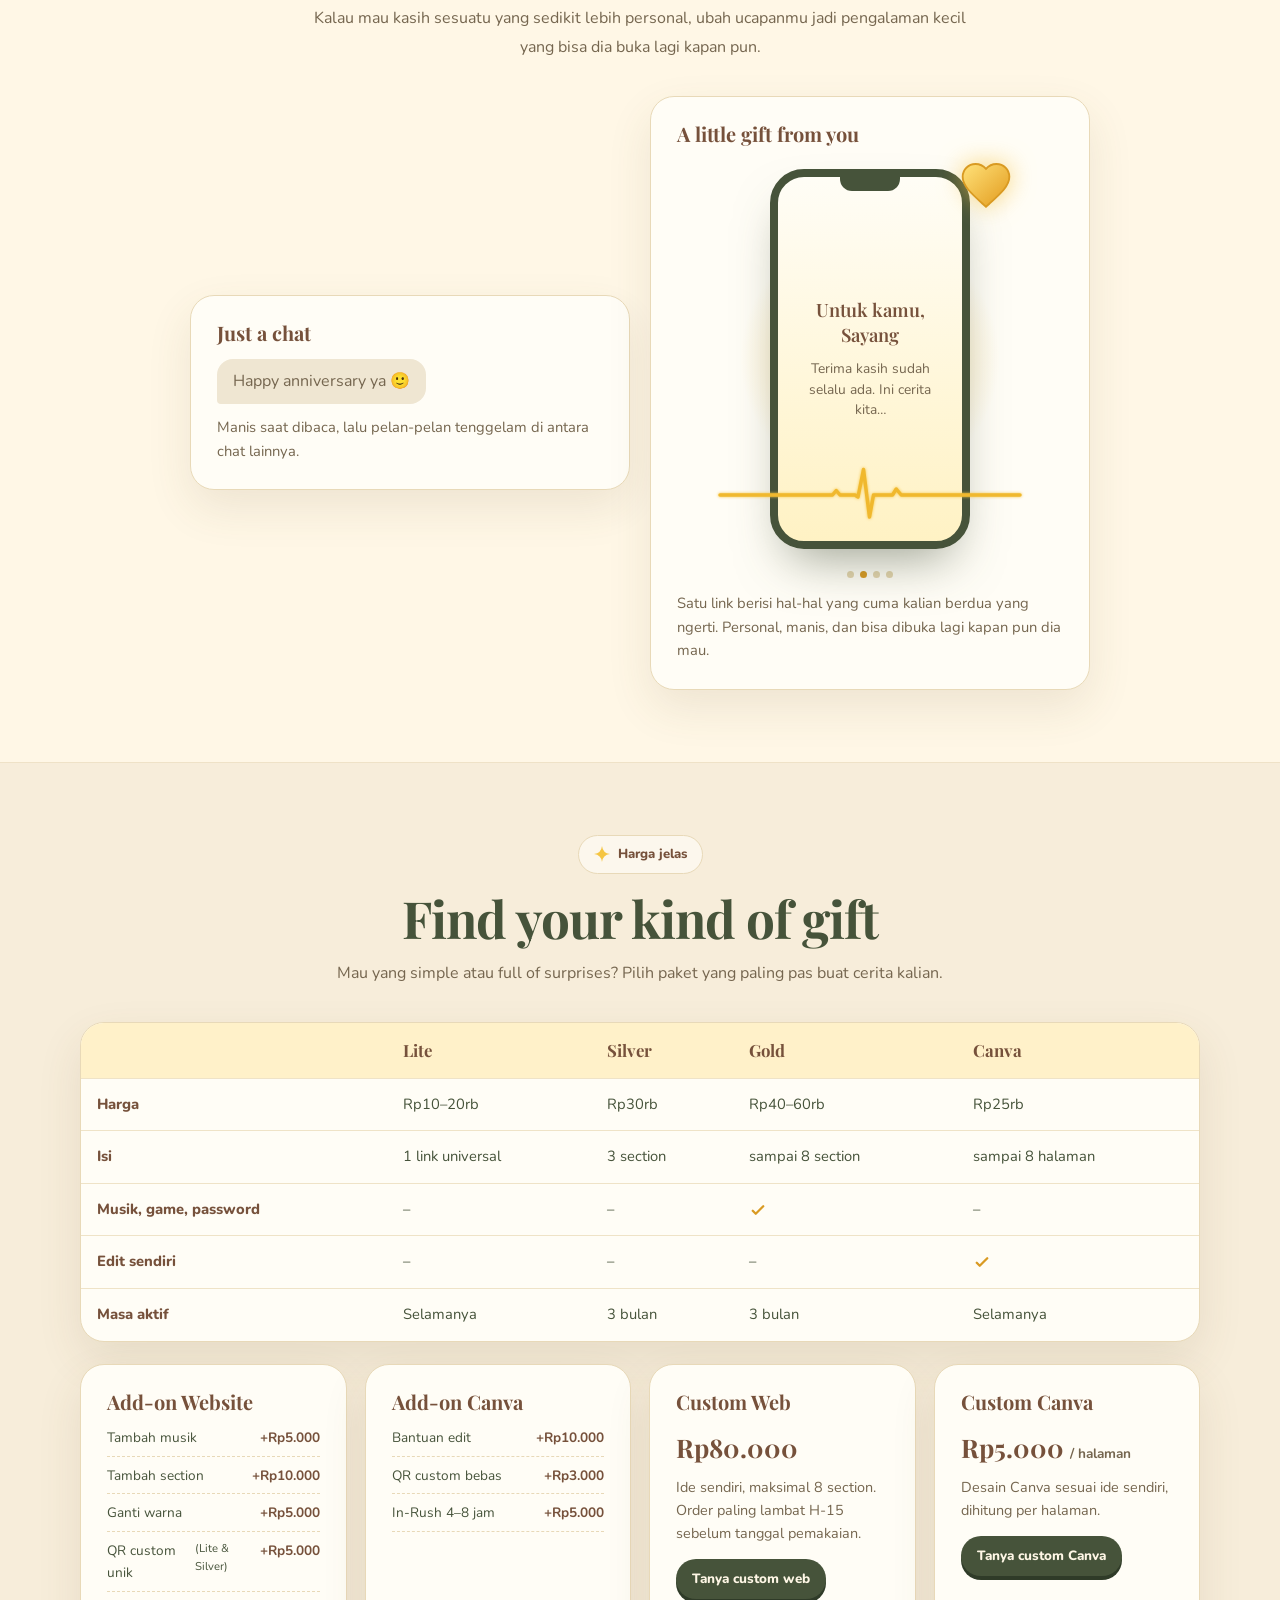
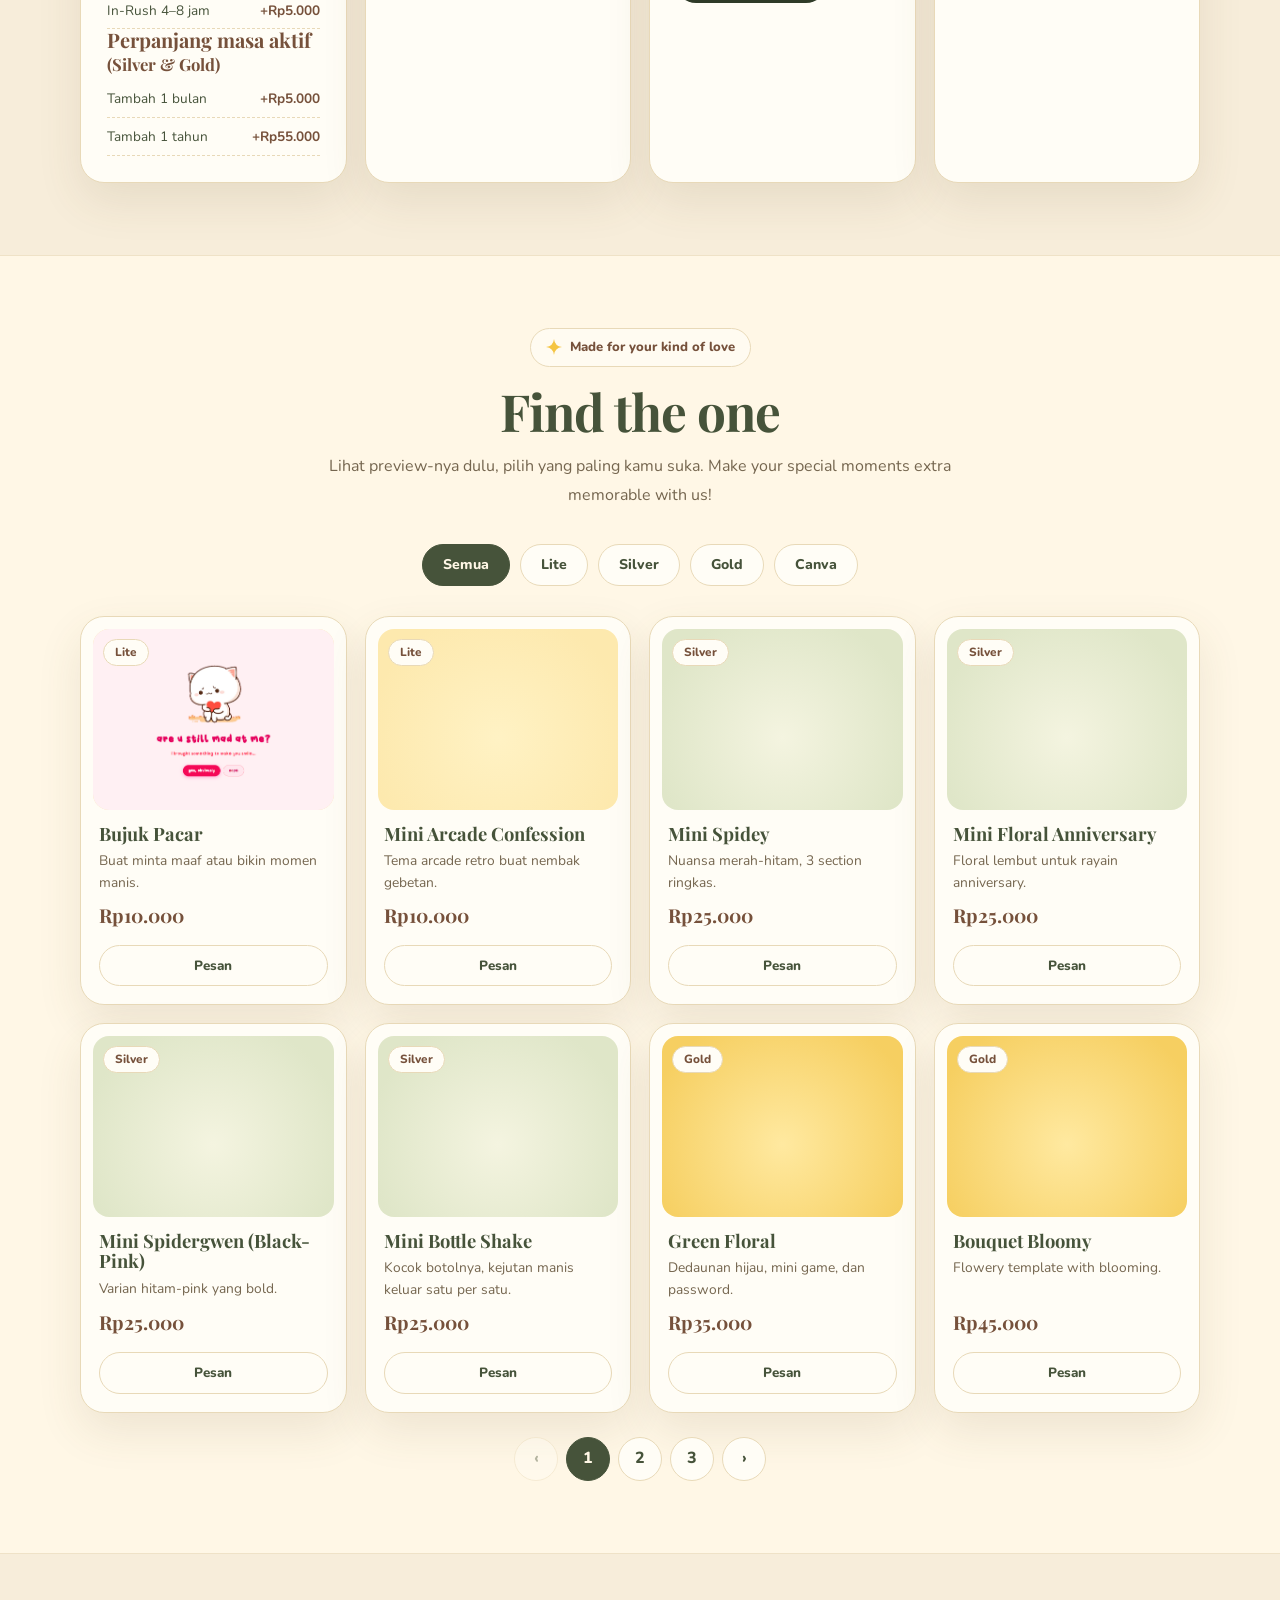
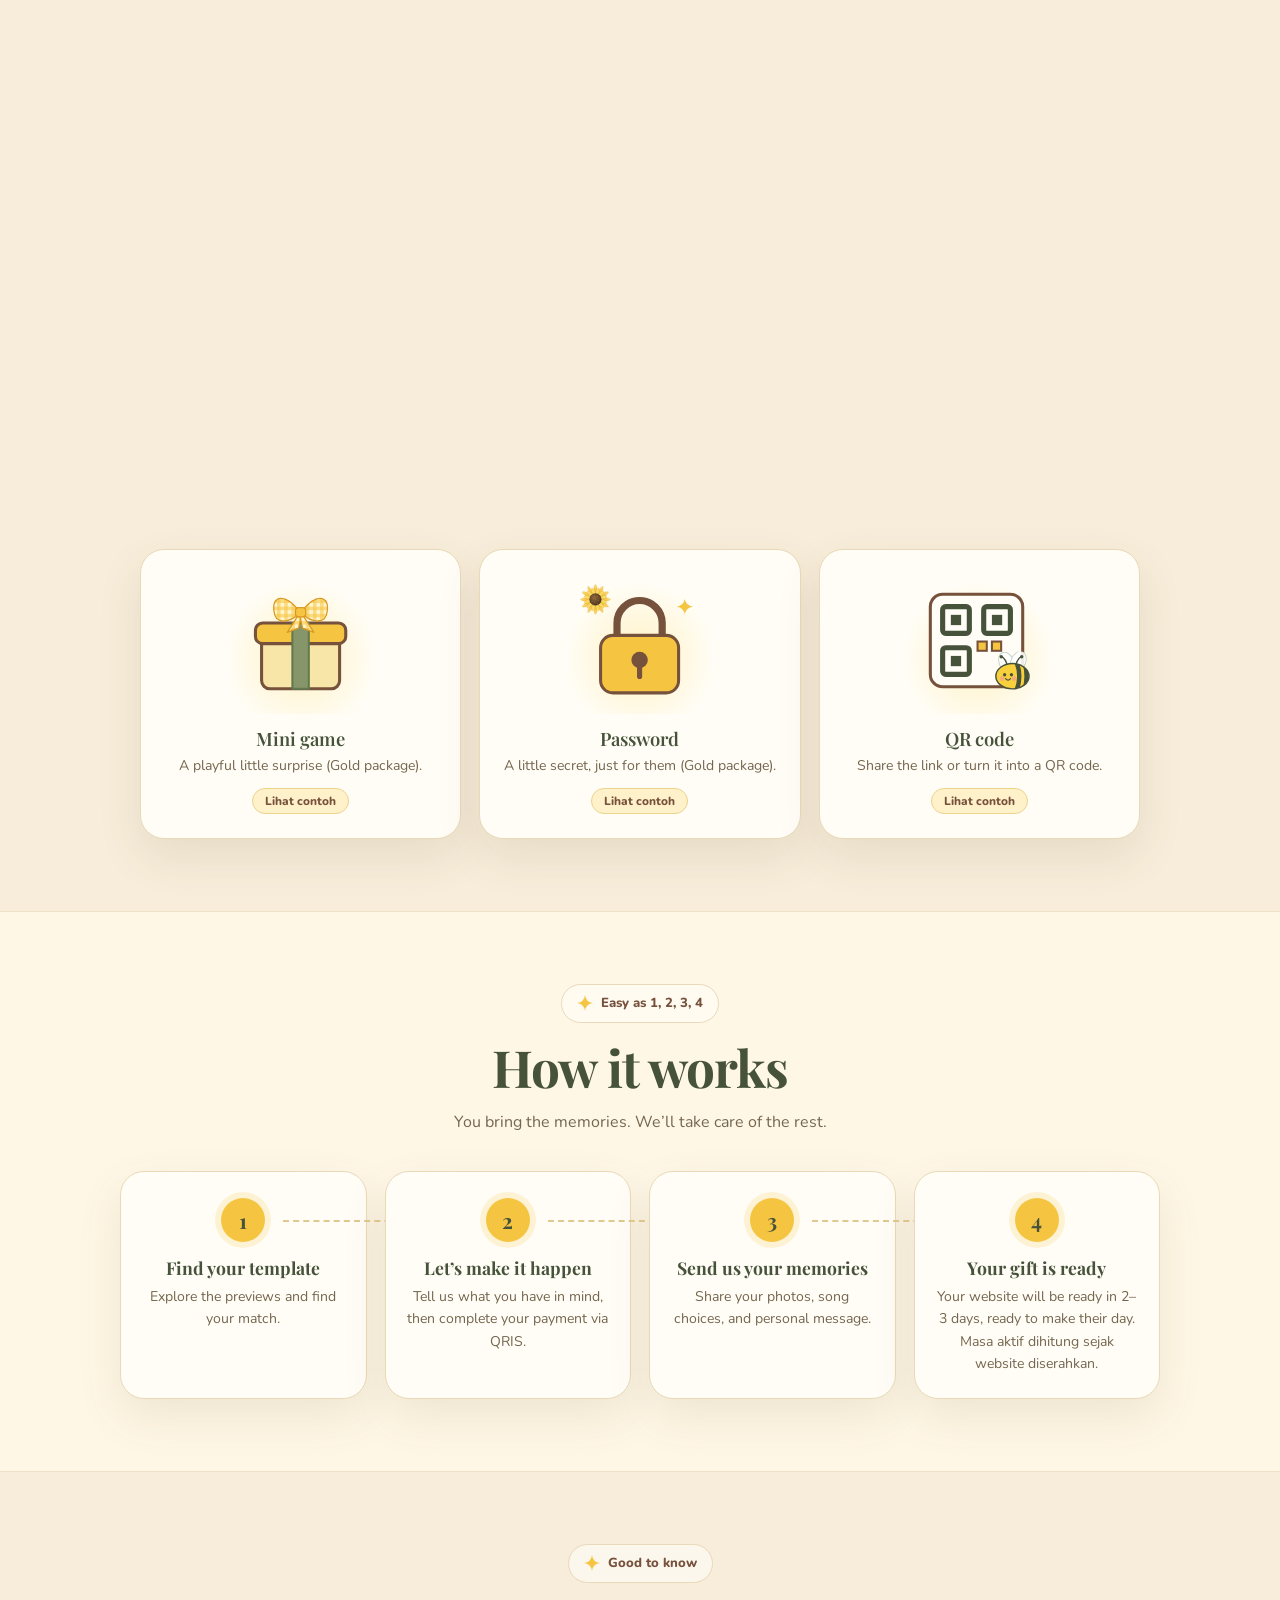
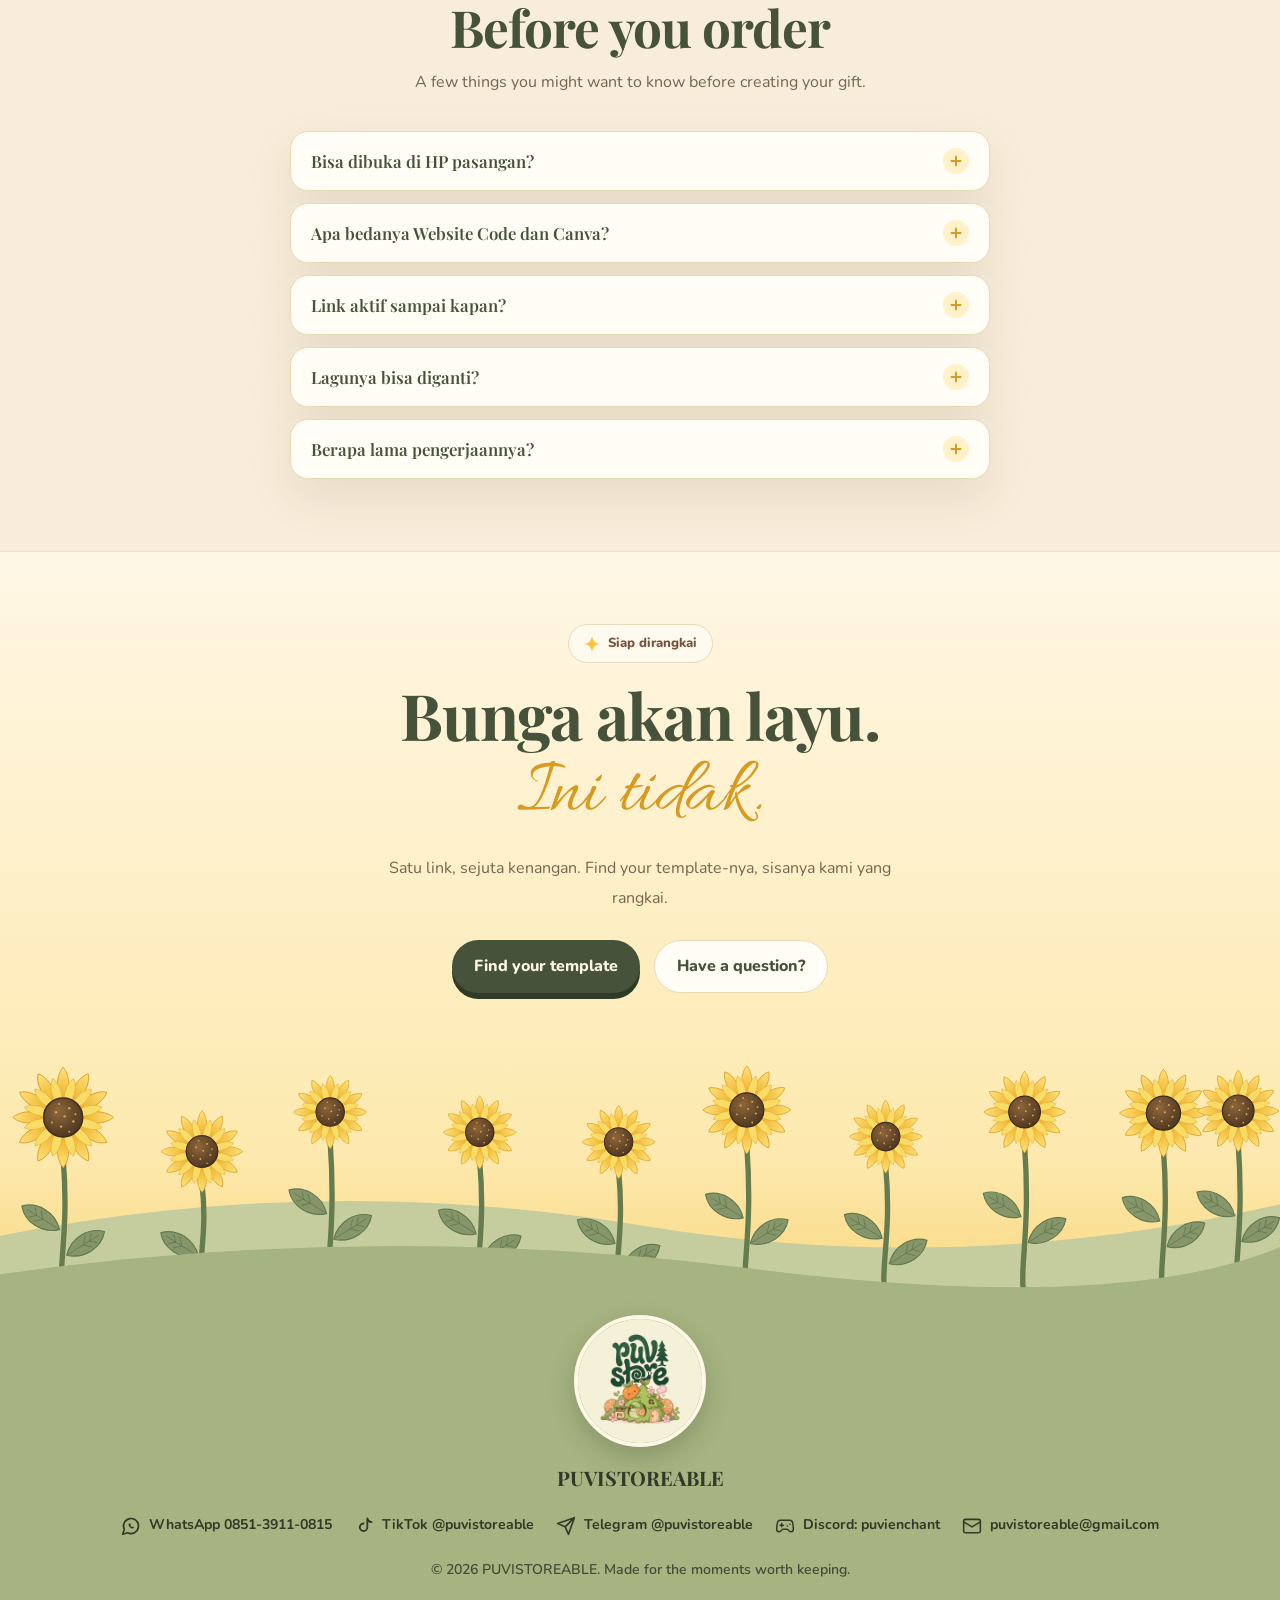
==== commit 37a60455: "push pesan" ====
--- a/main_website/index.html
+++ b/main_website/index.html
@@ -3640,7 +3640,7 @@
     const $ = s => document.querySelector(s), $$ = s => [...document.querySelectorAll(s)];
     const PET = '<svg class="petal-deco" aria-hidden="true"><use href="#sf-head" width="72" height="72"/></svg>';
     let F = 'all', PG = 0; const mqS = matchMedia('(max-width:767px)'), mqM = matchMedia('(max-width:1023px)'), per = () => mqS.matches ? 4 : mqM.matches ? 6 : 8;
-    function draw(f, anim) { if (f !== undefined && f !== F) { F = f; PG = 0 } const L = P.filter(x => F == 'all' || x.k == F), n = per(), pages = Math.max(1, Math.ceil(L.length / n)); PG = Math.min(PG, pages - 1); $('#grid').innerHTML = L.slice(PG * n, PG * n + n).map((x, j) => { const i = P.indexOf(x); return `<div class="card"${anim ? ` style="animation:cardIn .6s cubic-bezier(.34,1.56,.64,1) ${Math.min(j, 11) * 45}ms backwards"` : ''}><div class="th" data-k="${x.k}">${x.img ? `<img src="${x.img}" alt="${x.n}" loading="lazy">` : x.e + PET}<span class="bd">${PK[x.k]}</span></div><div class="cb"><h3>${x.n}</h3><p>${x.d}</p><span class="pr">Rp${x.p.toLocaleString('id-ID')}</span><div class="row"><button class="btn btn-secondary sm" type="button" data-pv="${i}">Preview</button><a class="btn btn-primary sm" target="_blank" rel="noopener" href="${wa('Halo Kak, aku mau order template ' + x.n)}">Pesan</a></div></div></div>` }).join(''); $('#pager').innerHTML = pages > 1 ? `<button class="pg" type="button" data-pg="-1" aria-label="Halaman sebelumnya"${PG ? '' : ' disabled'}>‹</button>` + Array.from({ length: pages }, (_, k) => `<button class="pg${k == PG ? ' on' : ''}" type="button" data-pgn="${k}" aria-label="Halaman ${k + 1}"${k == PG ? ' aria-current="page"' : ''}>${k + 1}</button>`).join('') + `<button class="pg" type="button" data-pg="1" aria-label="Halaman berikutnya"${PG < pages - 1 ? '' : ' disabled'}>›</button>` : '' }
+    function draw(f, anim) { if (f !== undefined && f !== F) { F = f; PG = 0 } const L = P.filter(x => F == 'all' || x.k == F), n = per(), pages = Math.max(1, Math.ceil(L.length / n)); PG = Math.min(PG, pages - 1); $('#grid').innerHTML = L.slice(PG * n, PG * n + n).map((x, j) => { const i = P.indexOf(x); return `<div class="card"${anim ? ` style="animation:cardIn .6s cubic-bezier(.34,1.56,.64,1) ${Math.min(j, 11) * 45}ms backwards"` : ''}><div class="th" data-k="${x.k}">${x.img ? `<img src="${x.img}" alt="${x.n}" loading="lazy">` : x.e + PET}<span class="bd">${PK[x.k]}</span></div><div class="cb"><h3>${x.n}</h3><p>${x.d}</p><span class="pr">Rp${x.p.toLocaleString('id-ID')}</span><div class="row"><button class="btn btn-secondary sm" type="button" data-pv="${i}">Pesan</button></div></div></div>` }).join(''); $('#pager').innerHTML = pages > 1 ? `<button class="pg" type="button" data-pg="-1" aria-label="Halaman sebelumnya"${PG ? '' : ' disabled'}>‹</button>` + Array.from({ length: pages }, (_, k) => `<button class="pg${k == PG ? ' on' : ''}" type="button" data-pgn="${k}" aria-label="Halaman ${k + 1}"${k == PG ? ' aria-current="page"' : ''}>${k + 1}</button>`).join('') + `<button class="pg" type="button" data-pg="1" aria-label="Halaman berikutnya"${PG < pages - 1 ? '' : ' disabled'}>›</button>` : '' }
     $('#chips').innerHTML = [['all', 'Semua'], ...Object.entries(PK)].map((c, i) => `<button class="chip${i ? '' : ' on'}" type="button" data-f="${c[0]}" aria-pressed="${i ? 'false' : 'true'}">${c[1]}</button>`).join('');
     draw('all');
     mqS.addEventListener('change', () => draw()); mqM.addEventListener('change', () => draw());
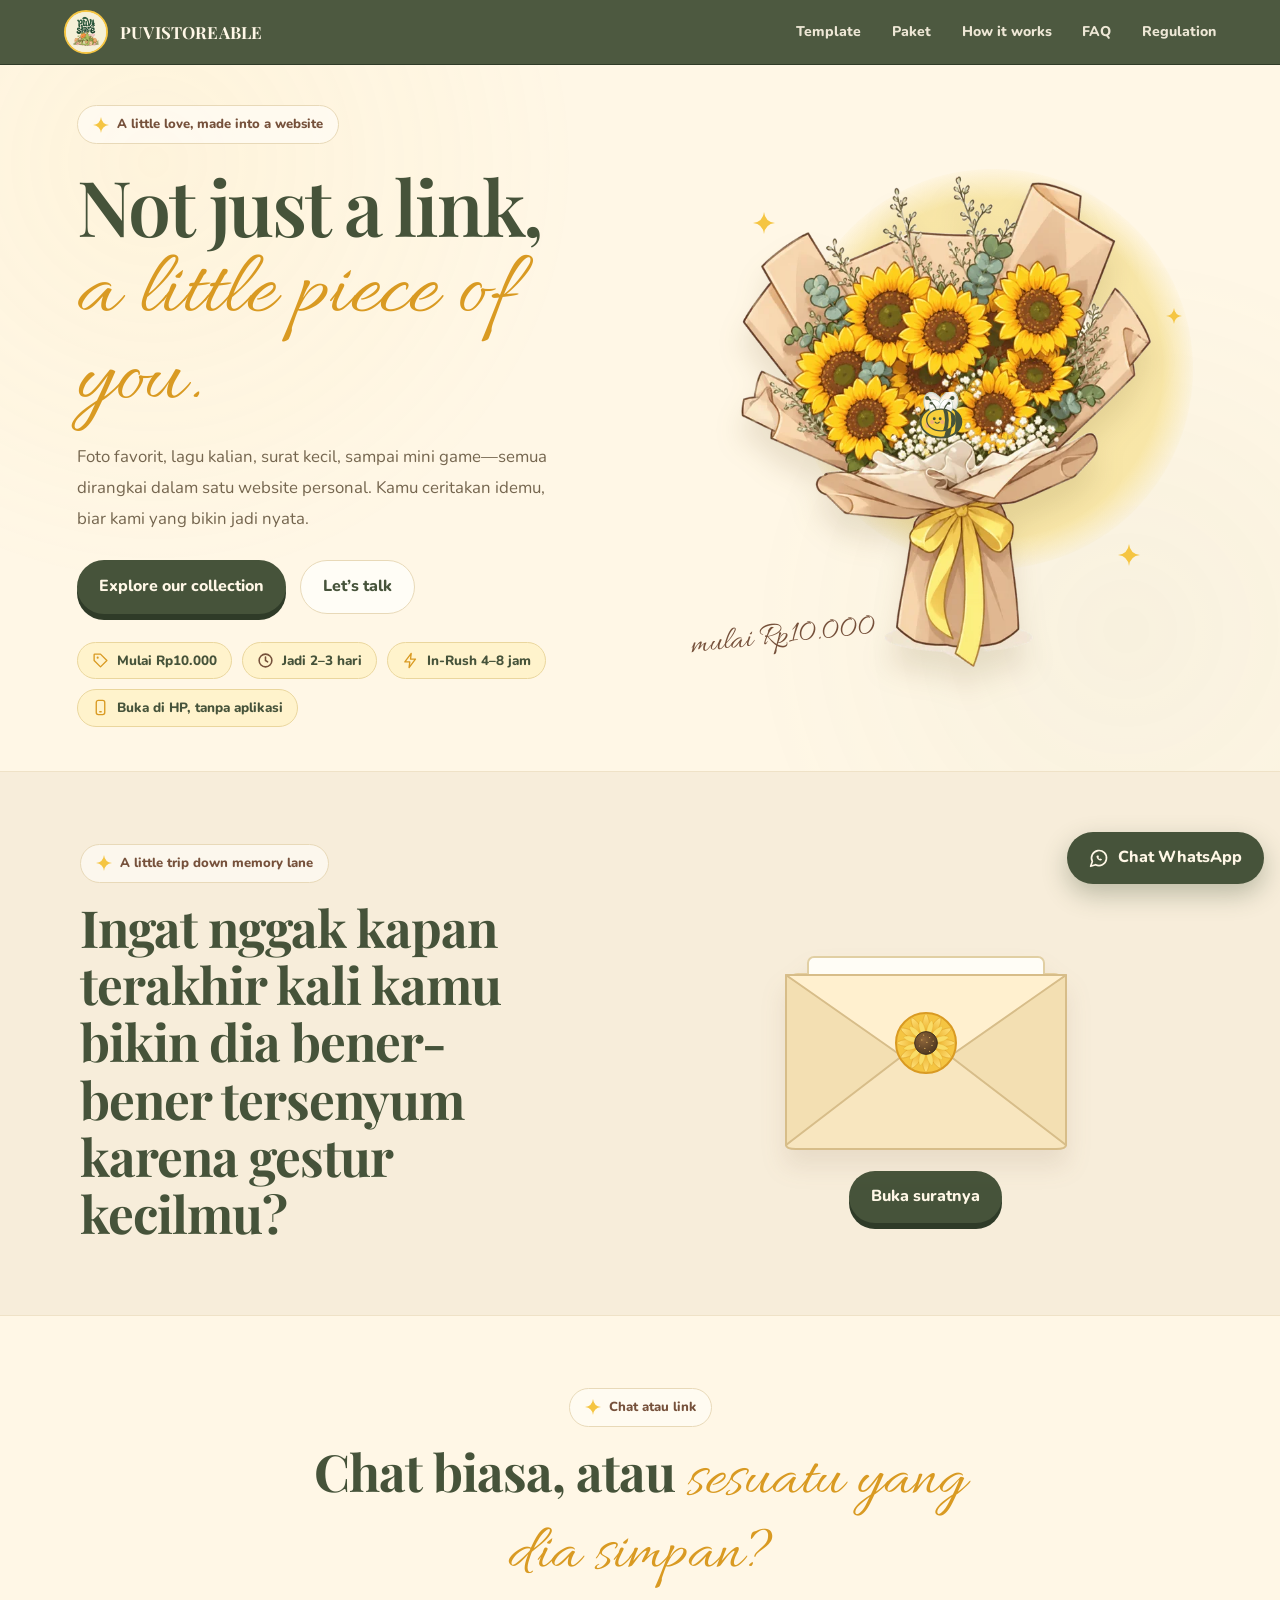
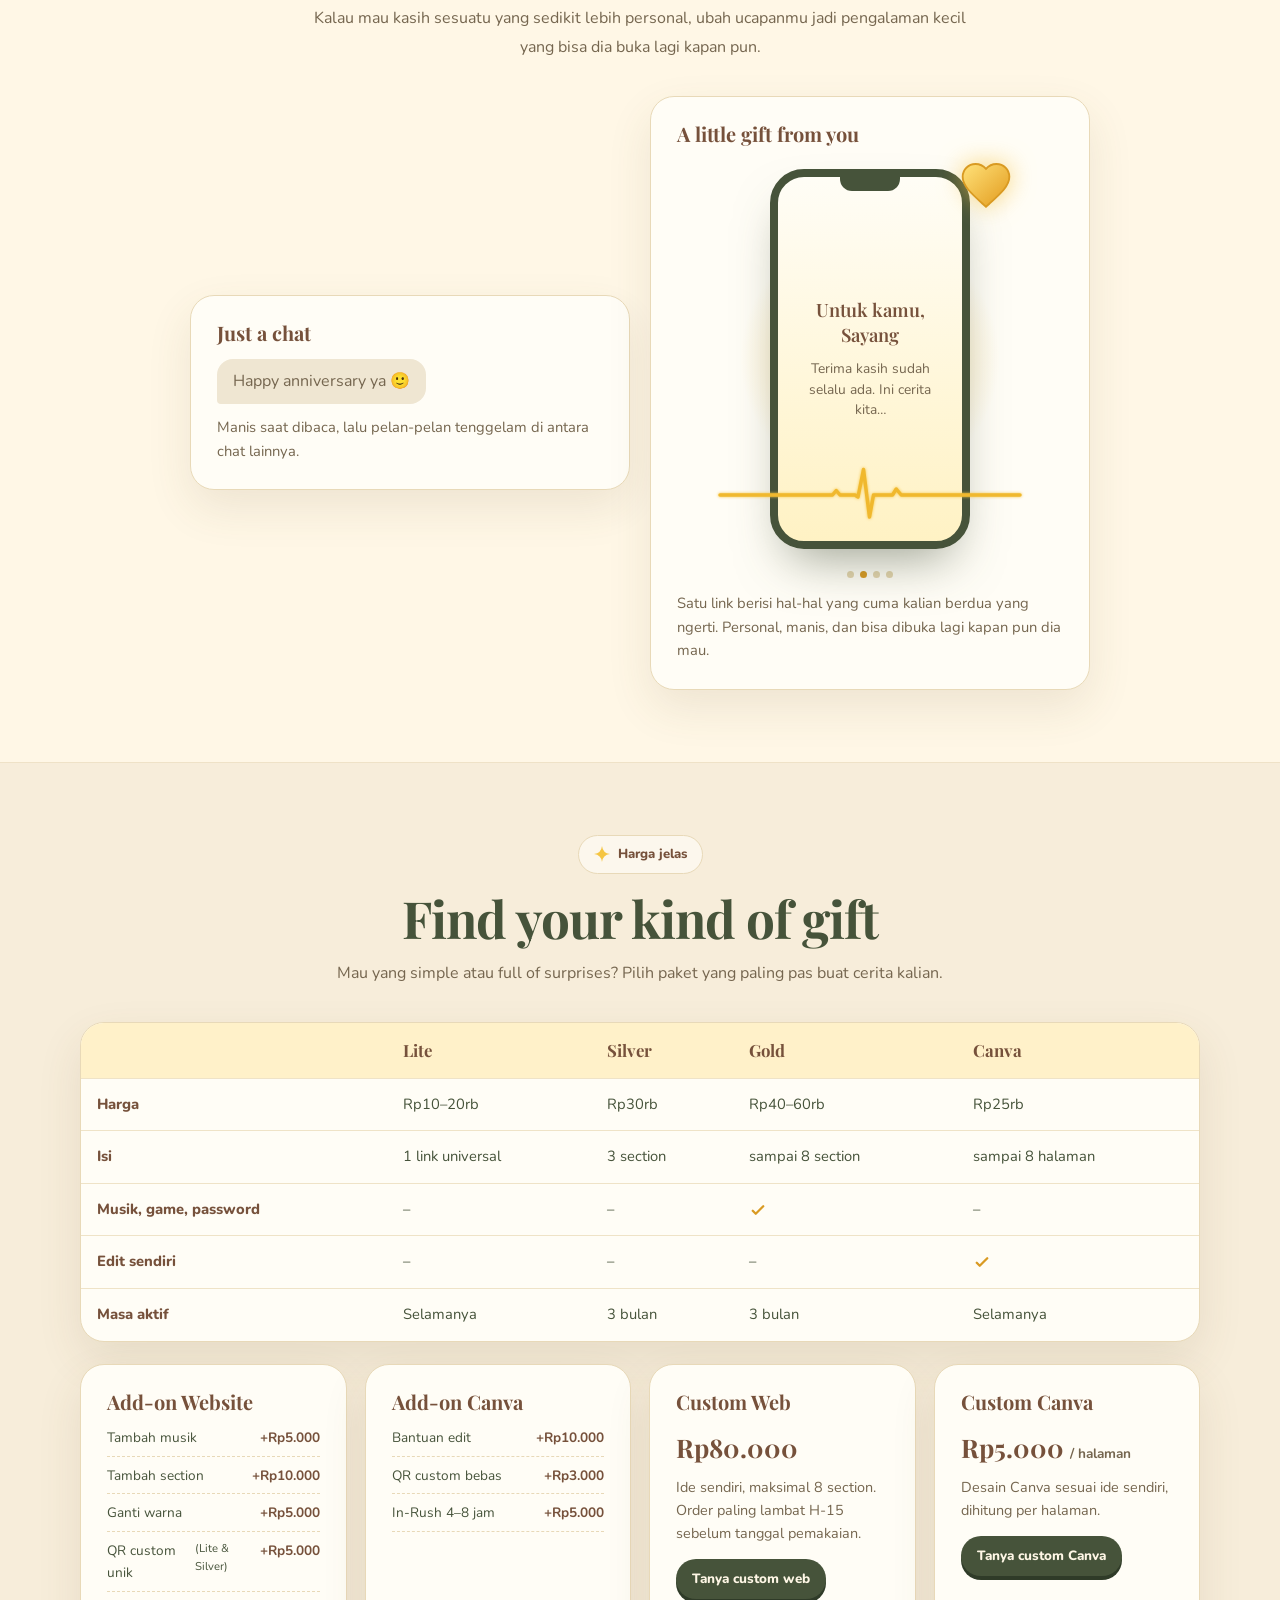
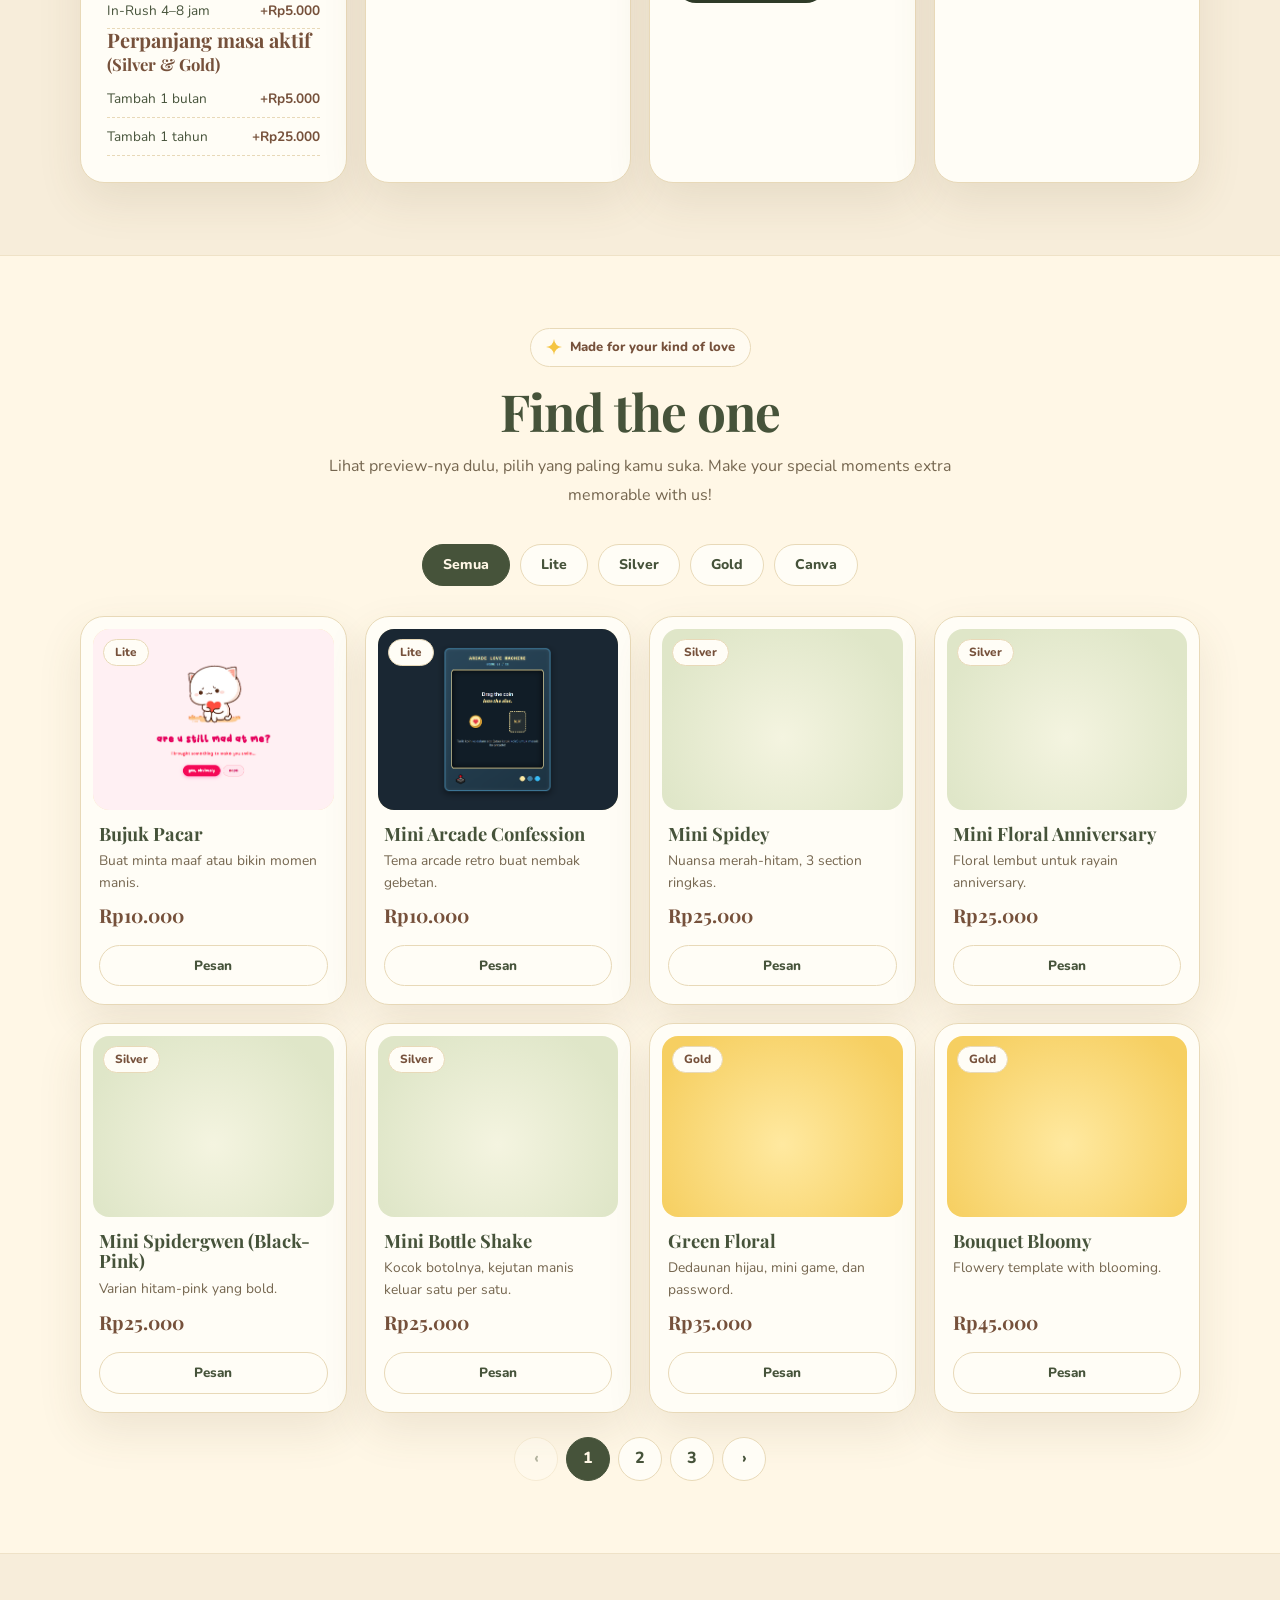
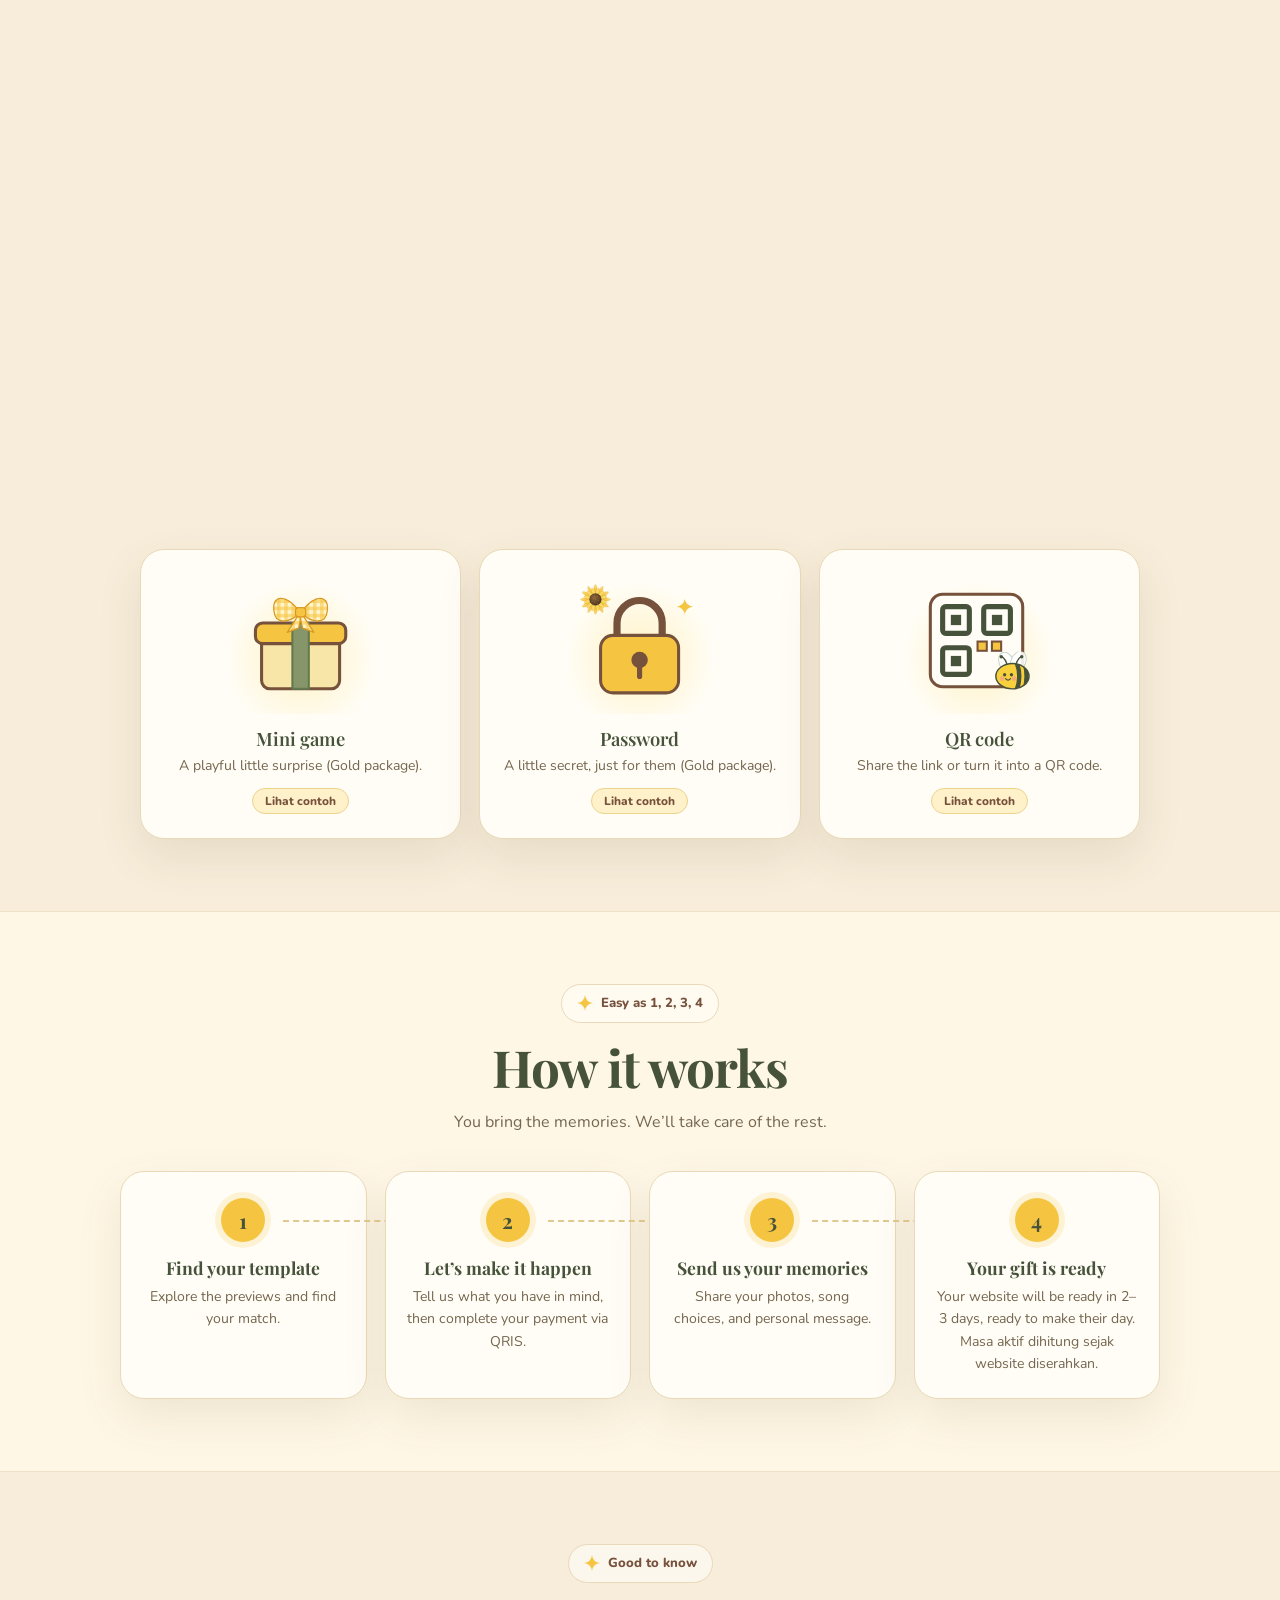
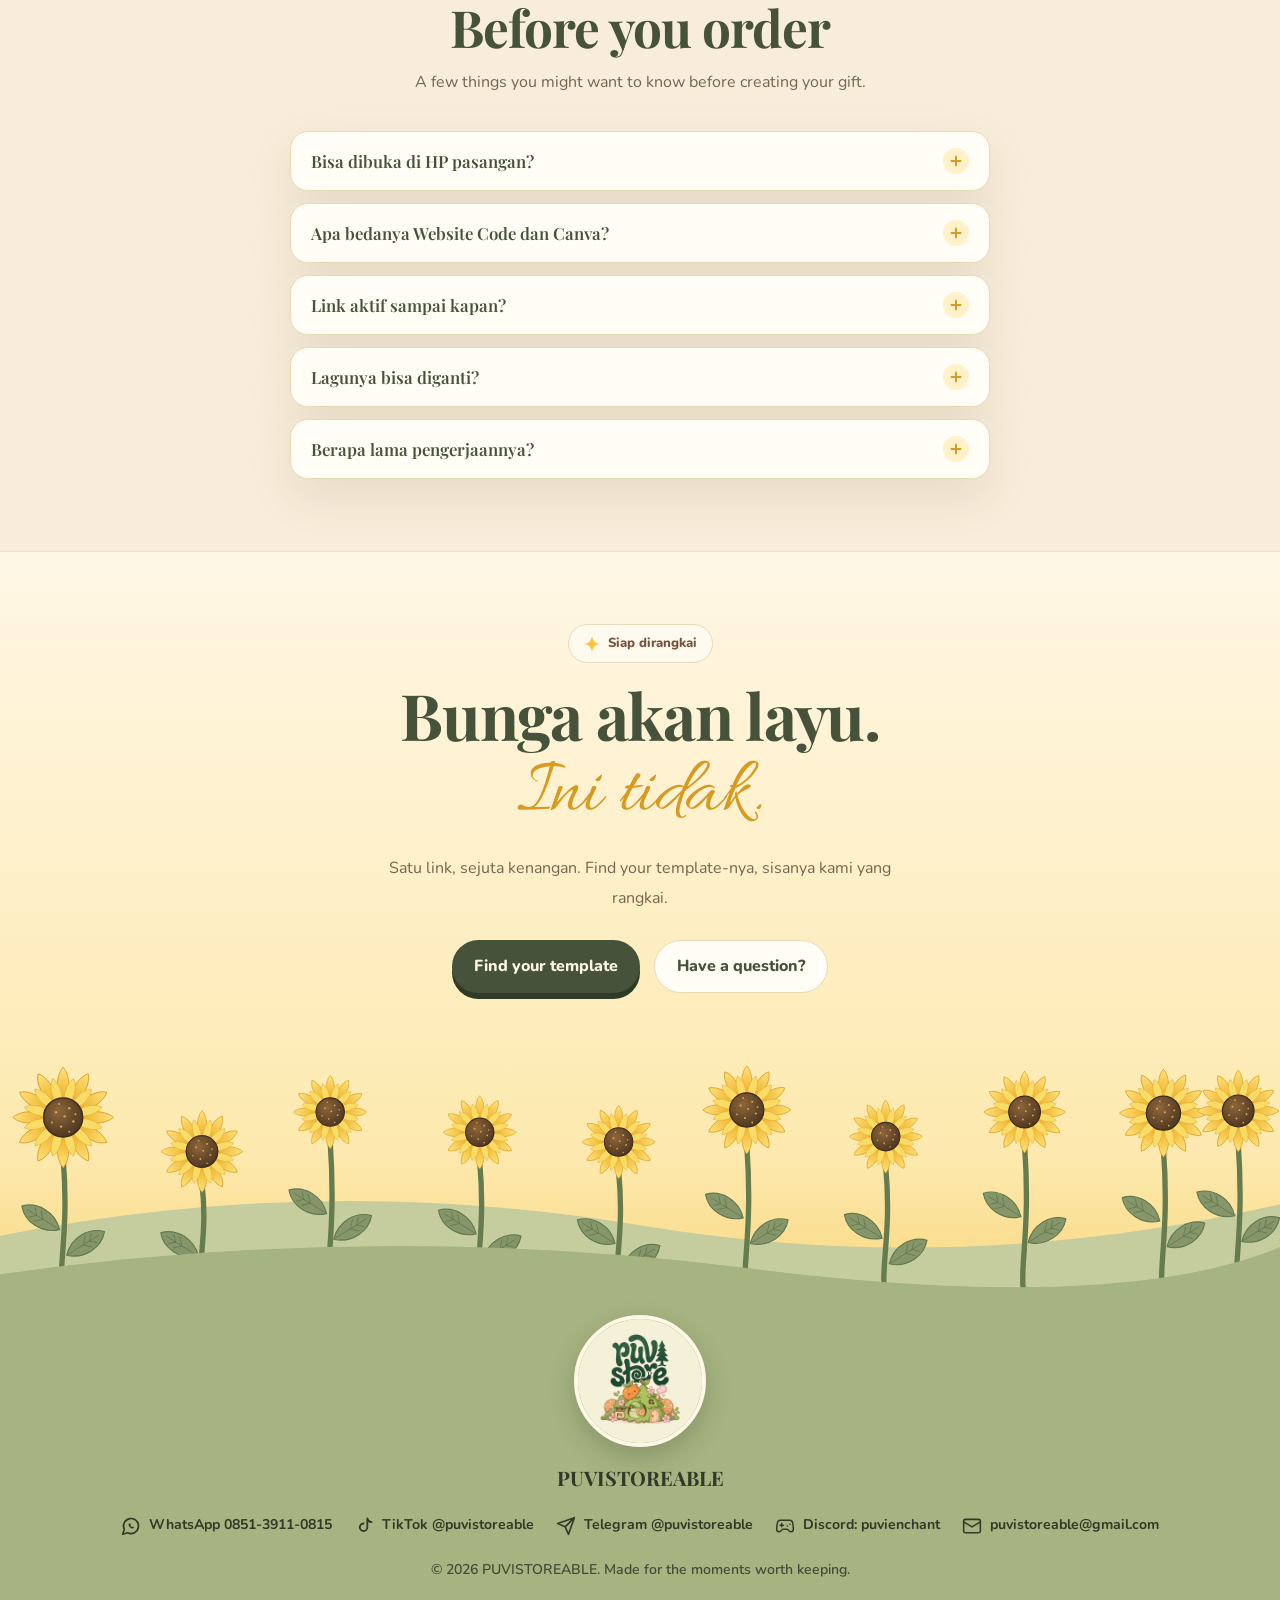
==== commit 250d23f0: "tahunan" ====
--- a/main_website/index.html
+++ b/main_website/index.html
@@ -3249,7 +3249,7 @@
             <h3>Perpanjang masa aktif <small>(Silver &amp; Gold)</small></h3>
             <ul>
               <li>Tambah 1 bulan<b>+Rp5.000</b></li>
-              <li>Tambah 1 tahun<b>+Rp55.000</b></li>
+              <li>Tambah 1 tahun<b>+Rp25.000</b></li>
             </ul>
           </div>
           <div class="box ab">
